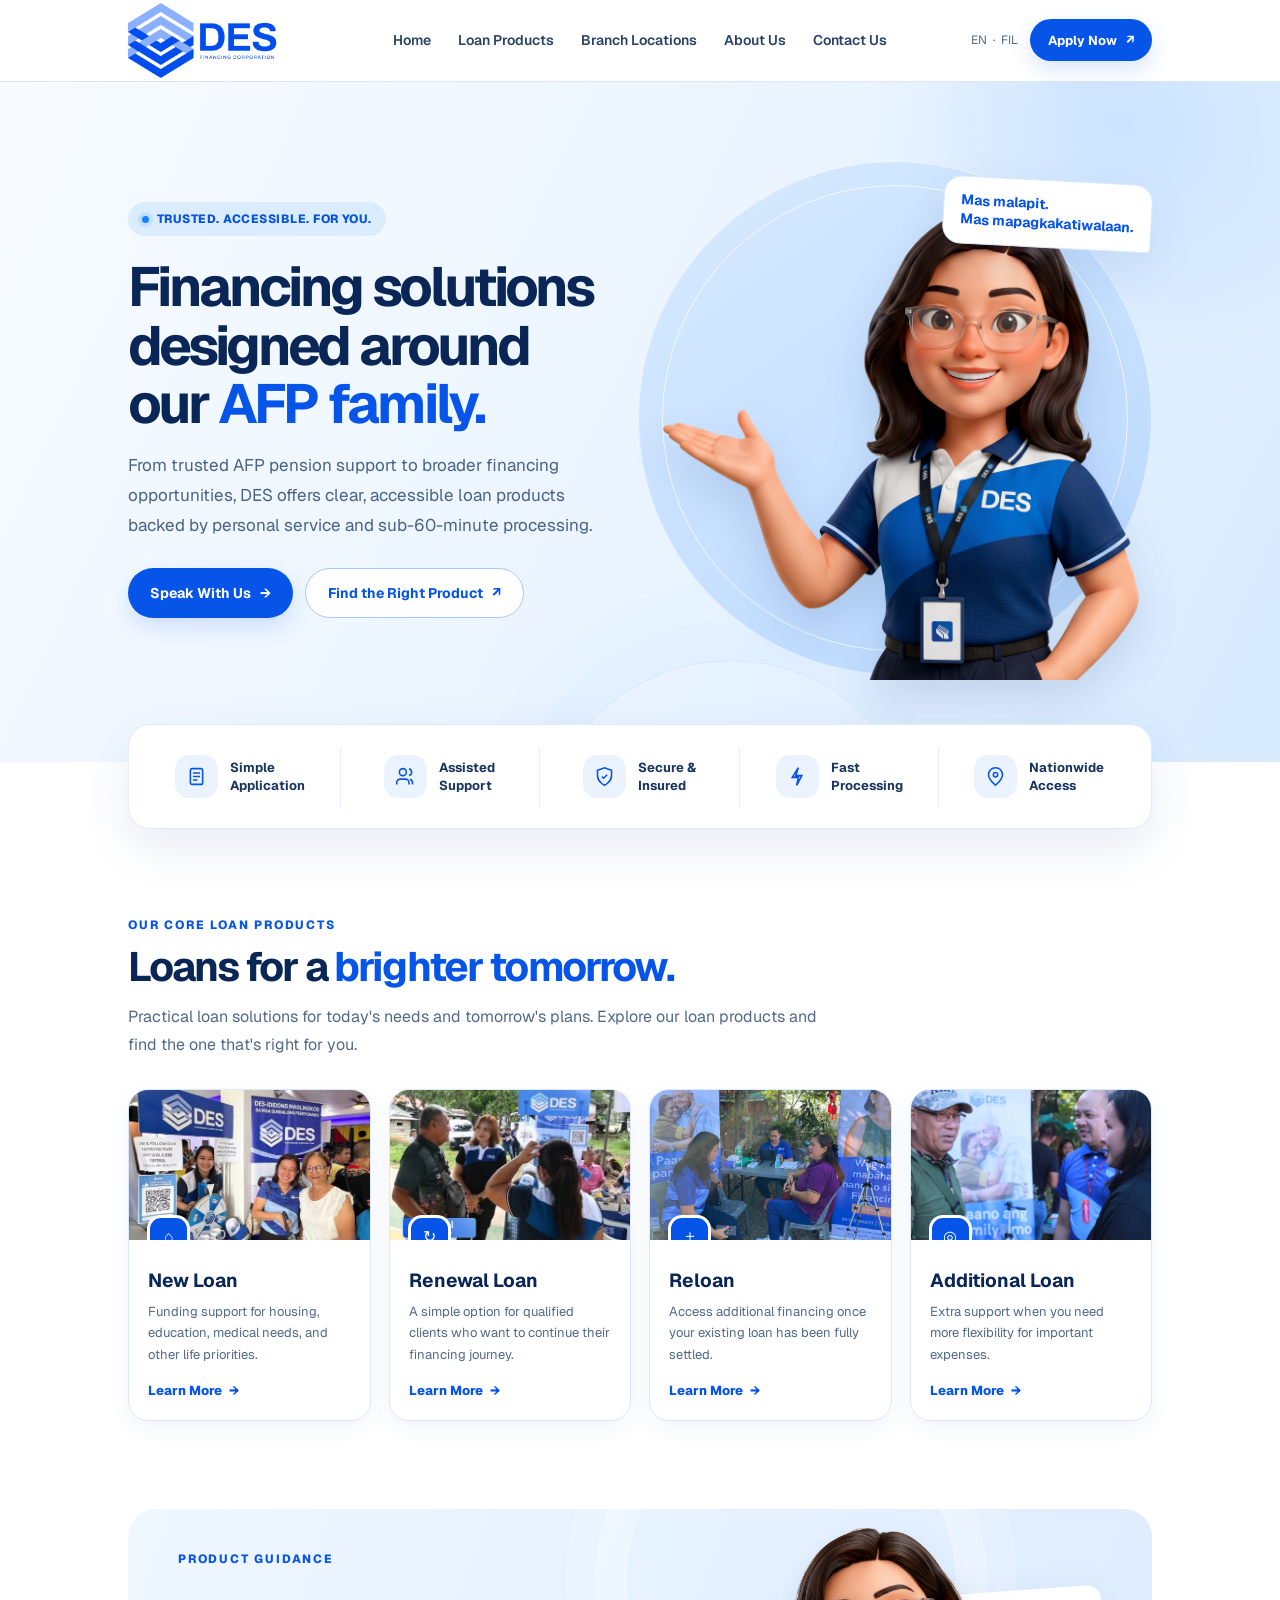
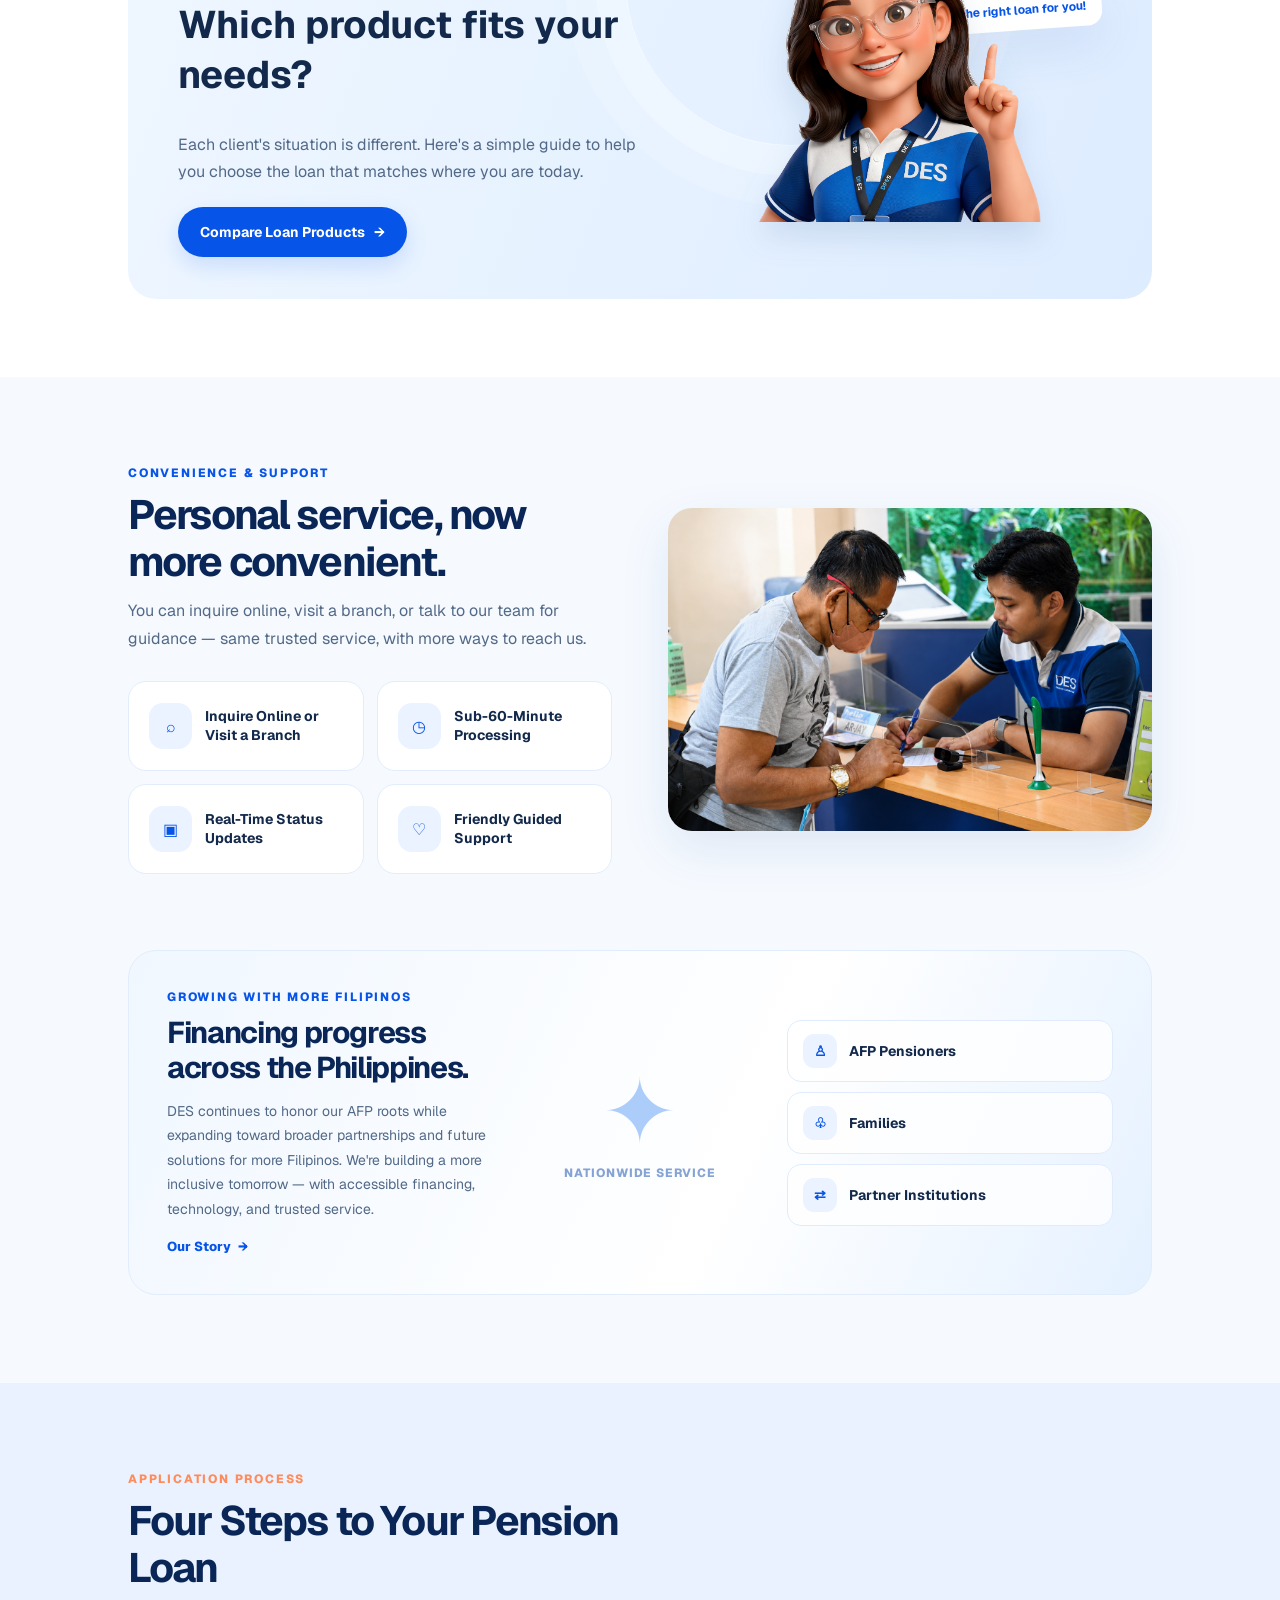
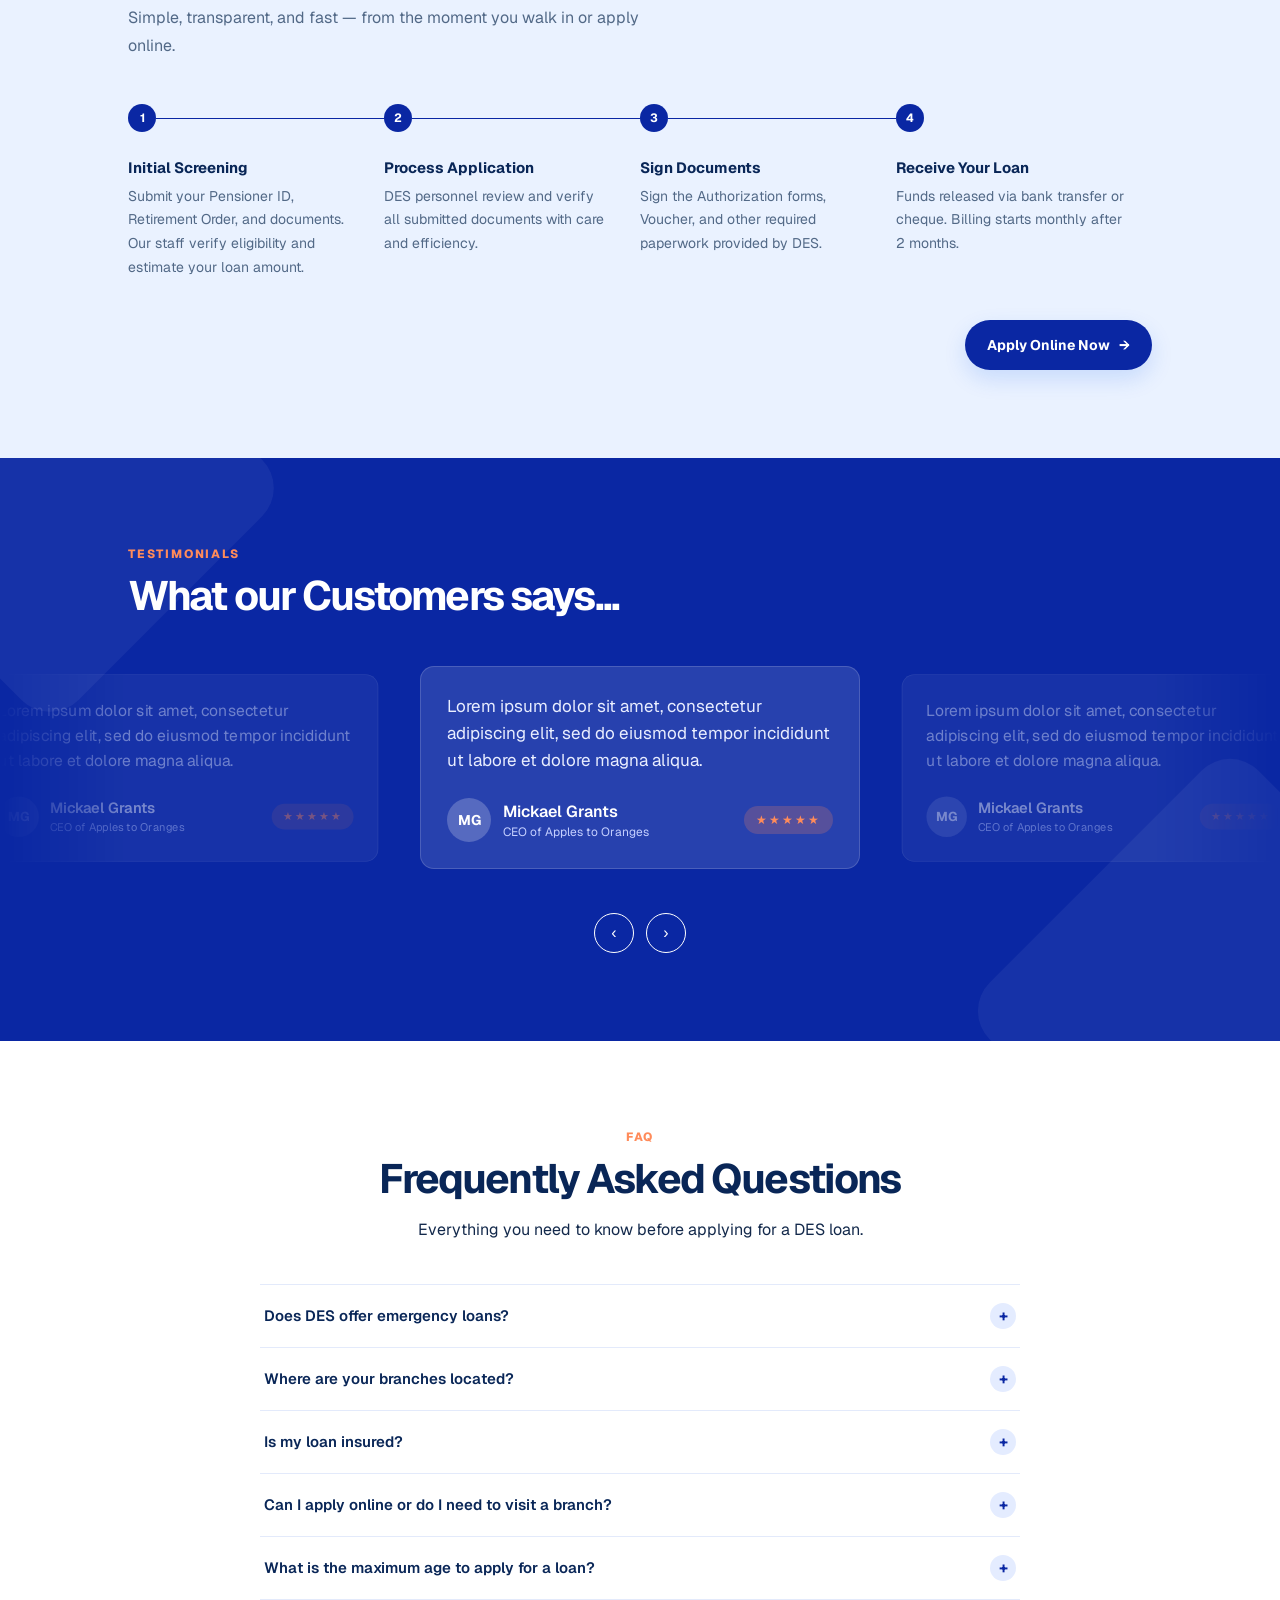
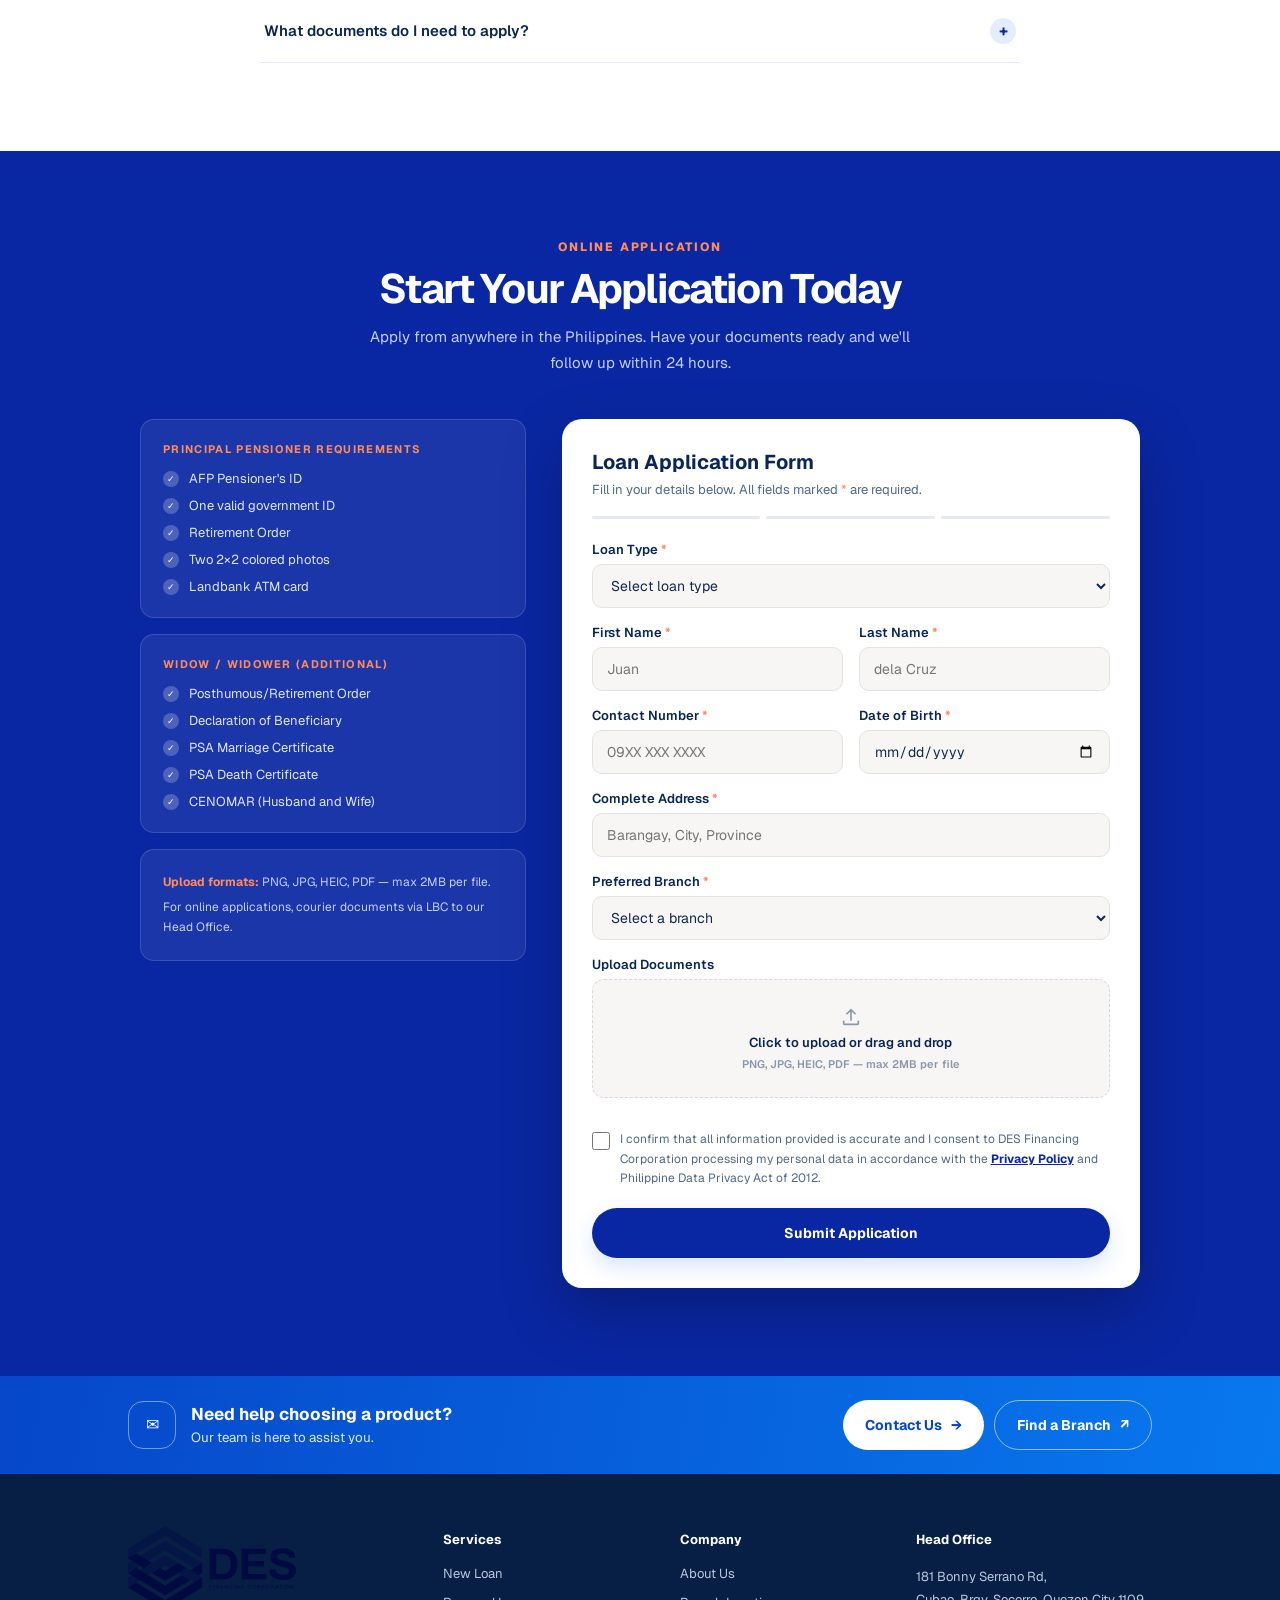
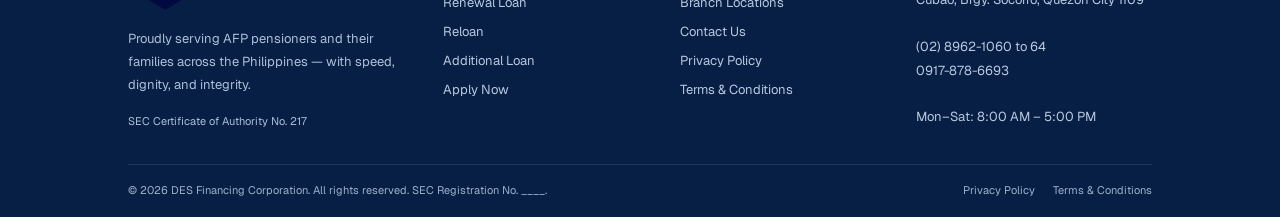
==== index.html @ 4c05bd6b "Rename desweb.html to index.html" ====
<!doctype html>
<html lang="en">

<head>
  <meta charset="utf-8">
  <meta name="viewport" content="width=device-width, initial-scale=1">
  <meta name="theme-color" content="#0647d9">
  <title>DES Financing Corporation | Financing Made More Accessible</title>

  <!-- Fonts -->
  <link rel="preconnect" href="https://fonts.googleapis.com">
  <link rel="preconnect" href="https://fonts.gstatic.com" crossorigin>
  <link href="https://fonts.googleapis.com/css2?family=Geist:wght@400;500;600;700;800&family=Poppins:wght@400;500;600;700;800&display=swap" rel="stylesheet">

  <style>
    /* ==========================================================================
       1. TOKENS & RESET
       ========================================================================== */
    :root {
      --blue: #0754e8;
      --blue2: #2e8cff;
      --navy: #092657;
      --ink: #13294b;
      --muted: #526987;
      --pale: #edf5ff;
      --line: #dce9fb;
      --white: #fff;
      --royal: #0a27a3;
      --orange: #ff8b5a;
      --radius: 24px;
      --shadow: 0 18px 50px rgba(15, 70, 150, .10);

      /* Page content width (80% of the viewport on desktop) */
      --page-width: 80%;
    }

    * {
      box-sizing: border-box;
    }

    html {
      scroll-behavior: smooth;
      scroll-padding-top: 90px;
    }

    body {
      margin: 0;
      font-family: 'Geist', 'Poppins', sans-serif;
      color: var(--ink);
      background: #fff;
    }

    a {
      color: inherit;
      text-decoration: none;
    }

    a,
    button {
      -webkit-tap-highlight-color: transparent;
    }

    a:focus-visible,
    button:focus-visible {
      outline: 3px solid #ffbf47;
      outline-offset: 4px;
    }

    .container {
      width: var(--page-width);
      margin: auto;
    }

    .accent {
      color: var(--blue);
    }


    /* ==========================================================================
       2. BUTTONS
       ========================================================================== */
    .btn {
      display: inline-flex;
      align-items: center;
      justify-content: center;
      gap: 9px;
      min-height: 50px;
      padding: 0 22px;
      border: 0;
      border-radius: 999px;
      background: var(--blue);
      color: white;
      font-family: inherit;
      font-size: 14px;
      font-weight: 700;
      box-shadow: 0 9px 22px #0754e826;
      cursor: pointer;
      transition: transform .2s, box-shadow .2s, background .2s;
    }

    .btn:hover {
      transform: translateY(-2px);
      box-shadow: 0 13px 26px #0754e83b;
      background: #003fbd;
    }

    .btn.outline {
      background: white;
      color: var(--blue);
      border: 1px solid #a9c8ff;
      box-shadow: none;
    }

    .btn.small {
      min-height: 42px;
      padding: 0 18px;
      font-size: 13px;
    }

    .text-link {
      display: inline-flex;
      align-items: center;
      gap: 7px;
      color: var(--blue);
      font-size: 13px;
      font-weight: 800;
    }

    .text-link span {
      transition: transform .2s;
    }

    .text-link:hover span {
      transform: translateX(4px);
    }


    /* ==========================================================================
       3. HEADER / NAVIGATION
       ========================================================================== */
    .topbar {
      position: sticky;
      top: 0;
      z-index: 20;
      display: flex;
      align-items: center;
      height: 82px;
      background: rgba(255, 255, 255, .94);
      border-bottom: 1px solid rgba(210, 226, 247, .8);
      backdrop-filter: blur(16px);
    }

    .topbar .container {
      display: flex;
      align-items: center;
      justify-content: space-between;
      gap: 18px;
    }

    .brand {
      display: flex;
      align-items: center;
      gap: 10px;
      min-width: 180px;
    }

    .brand img {
      display: block;
      width: 150px;
      height: auto;
      mix-blend-mode: multiply;
    }

    .nav {
      display: flex;
      align-items: center;
      gap: 27px;
      font-size: 14px;
      font-weight: 600;
      color: #294468;
    }

    .nav a {
      padding: 12px 0;
      transition: color .2s;
    }

    .nav a:hover {
      color: var(--blue);
    }

    .nav-actions {
      display: flex;
      align-items: center;
      gap: 12px;
    }

    .lang {
      font-size: 12px;
      color: var(--muted);
      white-space: nowrap;
    }

    .menu-toggle {
      display: none;
      padding: 10px;
      border: 0;
      border-radius: 12px;
      background: #edf4ff;
      color: var(--navy);
    }


    /* ==========================================================================
       4. HERO
       ========================================================================== */
    .hero {
      position: relative;
      display: flex;
      align-items: center;
      min-height: 530px;
      overflow: hidden;
      background: linear-gradient(115deg, #f7fbff 0%, #eaf4ff 56%, #d7eaff 100%);
    }

    .hero::before,
    .hero::after {
      content: "";
      position: absolute;
      border-radius: 50%;
      pointer-events: none;
    }

    .hero::before {
      top: -220px;
      right: -100px;
      width: 520px;
      height: 520px;
      background: radial-gradient(circle, #b7d8ff88, transparent 68%);
    }

    .hero::after {
      right: 28%;
      bottom: -280px;
      width: 380px;
      height: 380px;
      border: 1px solid #b7d8ff66;
      box-shadow: 0 0 0 38px #d9eaff55, 0 0 0 76px #d9eaff33;
    }

    .hero-grid {
      position: relative;
      z-index: 1;
      display: grid;
      grid-template-columns: 1fr 1.05fr;
      align-items: center;
      gap: 20px;
      padding: 58px 0 82px;
    }

    .eyebrow {
      display: inline-flex;
      align-items: center;
      gap: 8px;
      padding: 9px 14px;
      border-radius: 999px;
      background: #dcecff;
      color: #0754d8;
      font-size: 12px;
      font-weight: 800;
      letter-spacing: .04em;
      text-transform: uppercase;
    }

    .eyebrow .dot {
      width: 7px;
      height: 7px;
      border-radius: 50%;
      background: #1684ff;
      box-shadow: 0 0 0 4px #1684ff1f;
    }

    .hero h1 {
      max-width: 620px;
      margin: 22px 0 18px;
      font-size: clamp(38px, 4.3vw, 60px);
      line-height: 1.06;
      letter-spacing: -.055em;
      color: var(--navy);
    }

    .hero h1 span {
      color: var(--blue);
    }

    .hero p {
      max-width: 555px;
      margin: 0 0 27px;
      font-size: 17px;
      line-height: 1.75;
      color: #496386;
    }

    .hero-cta {
      display: flex;
      flex-wrap: wrap;
      gap: 12px;
    }

    /* Hero model (modelV1.png) */
    .hero-art {
      position: relative;
      display: flex;
      align-items: flex-end;
      justify-content: center;
      min-height: 540px;
    }

    .hero-halo {
      position: absolute;
      bottom: 5px;
      width: min(100%, 520px);
      aspect-ratio: 1;
      border-radius: 50%;
      background: linear-gradient(145deg, #d8eaff, #b8d8ff);
      box-shadow: inset 0 0 0 1px #fff9;
    }

    .hero-halo::after {
      content: "";
      position: absolute;
      inset: 24px;
      border-radius: 50%;
      border: 1px solid #ffffffbd;
    }

    .mascot {
      position: relative;
      z-index: 2;
      width: auto;
      max-width: 100%;
      max-height: 620px;
      object-fit: contain;
      filter: drop-shadow(0 20px 20px #103b7524);
    }

    .speech {
      position: absolute;
      z-index: 3;
      right: 0;
      top: 40px;
      padding: 14px 17px;
      border: 1px solid #d8e9ff;
      border-radius: 18px 18px 4px 18px;
      background: white;
      color: var(--blue);
      font-size: 14px;
      font-weight: 700;
      line-height: 1.35;
      box-shadow: var(--shadow);
      transform: rotate(3deg);
    }


    /* ==========================================================================
       5. FEATURE STRIP
       ========================================================================== */
    .feature-wrap {
      position: relative;
      z-index: 4;
      margin-top: -38px;
    }

    .features {
      display: grid;
      grid-template-columns: repeat(5, 1fr);
      padding: 22px 12px;
      border: 1px solid #e0ecfc;
      border-radius: 22px;
      background: #fff;
      box-shadow: var(--shadow);
    }

    .feature {
      display: flex;
      align-items: center;
      justify-content: center;
      gap: 12px;
      padding: 8px 13px;
      border-right: 1px solid #e3edfb;
    }

    .feature:last-child {
      border: 0;
    }

    .feature strong {
      font-size: 13px;
      line-height: 1.35;
      color: #18365f;
    }

    .feature-icon {
      display: grid;
      place-items: center;
      flex: 0 0 43px;
      width: 43px;
      height: 43px;
      border-radius: 14px;
      background: #eaf3ff;
      color: var(--blue);
    }

    .feature-icon svg {
      width: 21px;
      height: 21px;
    }


    /* ==========================================================================
       6. SHARED SECTION STYLES
       ========================================================================== */
    .section {
      padding: 88px 0;
    }

    .section-head {
      max-width: 690px;
      margin-bottom: 30px;
    }

    .section h2 {
      margin: 0 0 12px;
      font-size: clamp(29px, 3.2vw, 43px);
      line-height: 1.14;
      letter-spacing: -.045em;
      color: var(--navy);
    }

    .section-head p,
    .copy p {
      margin: 0;
      font-size: 16px;
      line-height: 1.75;
      color: var(--muted);
    }

    .kicker {
      margin-bottom: 11px;
      font-size: 12px;
      font-weight: 800;
      letter-spacing: .15em;
      text-transform: uppercase;
      color: var(--blue);
    }


    /* ==========================================================================
       7. LOAN PRODUCTS
       ========================================================================== */
    .loan-grid {
      display: grid;
      grid-template-columns: repeat(4, 1fr);
      gap: 18px;
    }

    .loan-card {
      overflow: hidden;
      border: 1px solid var(--line);
      border-radius: 20px;
      background: white;
      box-shadow: 0 7px 22px #0a4b9710;
      transition: transform .25s, box-shadow .25s;
    }

    .loan-card:hover {
      transform: translateY(-7px);
      box-shadow: 0 20px 42px #0a4b971c;
    }

    .loan-img {
      position: relative;
      height: 150px;
      overflow: hidden;
      background: #eaf3ff;
    }

    .loan-img img {
      width: 100%;
      height: 100%;
      object-fit: cover;
      transition: transform .5s;
    }

    .loan-card:hover .loan-img img {
      transform: scale(1.06);
    }

    .loan-symbol {
      position: absolute;
      left: 18px;
      bottom: -18px;
      display: grid;
      place-items: center;
      width: 43px;
      height: 43px;
      border: 3px solid white;
      border-radius: 14px;
      background: var(--blue);
      color: white;
    }

    .loan-body {
      padding: 28px 19px 20px;
    }

    .loan-body h3 {
      margin: 0 0 8px;
      font-size: 19px;
      color: var(--navy);
    }

    .loan-body p {
      min-height: 64px;
      margin: 0 0 14px;
      font-size: 13px;
      line-height: 1.65;
      color: var(--muted);
    }


    /* ==========================================================================
       8. PRODUCT GUIDANCE (modelV2.png)
       ========================================================================== */
    .guidance {
      padding: 0 0 78px;
    }

    .guidance-card {
      position: relative;
      display: grid;
      grid-template-columns: 1fr .8fr;
      align-items: center;
      min-height: 300px;
      padding: 42px 50px;
      overflow: hidden;
      border-radius: 28px;
      background: linear-gradient(110deg, #eff7ff, #ddecff);
    }

    .guidance-card::after {
      content: "";
      position: absolute;
      top: -95px;
      right: 19%;
      width: 330px;
      height: 330px;
      border: 1px solid #fff9;
      border-radius: 50%;
      box-shadow: 0 0 0 30px #fff3, 0 0 0 60px #fff2;
    }

    .guidance-copy {
      position: relative;
      z-index: 2;
      max-width: 470px;
    }

    .guidance-copy h2 {
      font-size: clamp(28px, 3vw, 39px);
    }

    .guidance-copy p {
      margin: 0 0 22px;
      line-height: 1.7;
      color: var(--muted);
    }

    .guide-visual {
      position: relative;
      z-index: 1;
      display: flex;
      align-items: flex-end;
      justify-content: center;
      height: 235px;
    }

    .guide-visual img {
      height: 300px;
      max-width: 100%;
      object-fit: contain;
      object-position: bottom;
      filter: drop-shadow(0 15px 15px #16477c20);
    }

    .mini-bubble {
      position: absolute;
      top: 5px;
      right: 0;
      padding: 12px 16px;
      border-radius: 15px;
      background: #fff;
      color: var(--blue);
      font-size: 12px;
      font-weight: 700;
      box-shadow: var(--shadow);
      transform: rotate(-4deg);
    }


    /* ==========================================================================
       9. CONVENIENCE & SUPPORT (ope.png)
       ========================================================================== */
    .support {
      background: #f6faff;
    }

    .support-grid {
      display: grid;
      grid-template-columns: 1fr 1fr;
      align-items: center;
      gap: 56px;
    }

    .support-points {
      margin-top: 28px;
      display: grid;
      grid-template-columns: repeat(2, 1fr);
      gap: 13px;
    }

    .support-item {
      display: flex;
      align-items: center;
      gap: 13px;
      min-height: 90px;
      padding: 20px;
      border: 1px solid #e2edfc;
      border-radius: 18px;
      background: white;
    }

    .support-item .feature-icon {
      width: 46px;
      height: 46px;
    }

    .support-item strong {
      font-size: 14px;
      line-height: 1.4;
    }

    /* Real photo (ope.png) */
    .support-photo img {
      display: block;
      width: 100%;
      height: auto;
      max-height: 440px;
      object-fit: cover;
      border-radius: 24px;
      box-shadow: var(--shadow);
    }


    /* ==========================================================================
       10. GROWING WITH MORE FILIPINOS
       ========================================================================== */
    .nation-card {
      display: grid;
      grid-template-columns: 1fr .75fr 1fr;
      align-items: center;
      gap: 25px;
      margin-top: 76px;
      padding: 38px;
      overflow: hidden;
      border: 1px solid #e1edfc;
      border-radius: 28px;
      background: linear-gradient(115deg, #f0f7ff, #fff 60%, #e5f1ff);
    }

    .nation-card h2 {
      font-size: 30px;
    }

    .nation-card p {
      font-size: 14px;
      line-height: 1.75;
      color: var(--muted);
    }

    .philippines {
      position: relative;
      text-align: center;
      font-size: 90px;
      line-height: 1;
      color: #78aef8;
      opacity: .6;
    }

    .philippines span {
      display: block;
      margin-top: 10px;
      font-size: 12px;
      font-weight: 800;
      letter-spacing: .08em;
      text-transform: uppercase;
      color: #3667b7;
    }

    .audience-list {
      display: grid;
      gap: 10px;
    }

    .audience {
      display: flex;
      align-items: center;
      gap: 12px;
      padding: 13px 15px;
      border: 1px solid #e0ecfb;
      border-radius: 14px;
      background: #ffffffc9;
      font-size: 14px;
      font-weight: 700;
    }

    .audience b {
      display: grid;
      place-items: center;
      width: 34px;
      height: 34px;
      border-radius: 11px;
      background: #eaf3ff;
      color: var(--blue);
    }


    /* ==========================================================================
       11. APPLICATION PROCESS
       ========================================================================== */
    .kicker.orange {
      color: var(--orange);
    }

    .process {
      background: #eaf2ff;
    }

    .process .section-head {
      max-width: 520px;
      margin-bottom: 44px;
    }

    .steps {
      display: grid;
      grid-template-columns: repeat(4, 1fr);
      margin: 0;
      padding: 0;
      list-style: none;
    }

    .step {
      position: relative;
      padding-right: 28px;
    }

    /* Connector line between the numbered circles */
    .step:not(:last-child)::before {
      content: "";
      position: absolute;
      top: 14px;
      left: 28px;
      right: 0;
      height: 1px;
      background: var(--royal);
    }

    .step-num {
      position: relative;
      z-index: 1;
      display: grid;
      place-items: center;
      width: 28px;
      height: 28px;
      margin-bottom: 26px;
      border-radius: 50%;
      background: var(--royal);
      color: #fff;
      font-size: 12px;
      font-weight: 700;
    }

    .step h3 {
      margin: 0 0 8px;
      font-size: 15px;
      color: var(--navy);
    }

    .step p {
      margin: 0;
      font-size: 14px;
      line-height: 1.7;
      color: var(--muted);
    }

    .process-cta {
      display: flex;
      justify-content: flex-end;
      margin-top: 40px;
    }

    .btn.royal {
      background: var(--royal);
    }

    .btn.royal:hover {
      background: #061a78;
    }


    /* ==========================================================================
       12. TESTIMONIALS
       ========================================================================== */
    .testimonials {
      position: relative;
      overflow: hidden;
      background: var(--royal);
      color: #fff;
    }

    /* Soft decorative shapes */
    .testimonials::before,
    .testimonials::after {
      content: "";
      position: absolute;
      border-radius: 40px;
      background: rgba(255, 255, 255, .05);
      transform: rotate(45deg);
      pointer-events: none;
    }

    .testimonials::before {
      top: -140px;
      left: -120px;
      width: 340px;
      height: 340px;
    }

    .testimonials::after {
      right: -140px;
      bottom: -160px;
      width: 380px;
      height: 380px;
    }

    .testimonials .container {
      position: relative;
      z-index: 1;
    }

    .testimonials h2 {
      color: #fff;
    }

    .t-viewport {
      position: relative;
      z-index: 1;
      margin-top: 46px;
      overflow: hidden;
      -webkit-mask-image: linear-gradient(90deg, transparent, #000 10%, #000 90%, transparent);
      mask-image: linear-gradient(90deg, transparent, #000 10%, #000 90%, transparent);
    }

    .t-track {
      position: relative;
      display: flex;
      gap: 24px;
      transition: transform .5s ease;
    }

    .t-card {
      flex: 0 0 min(440px, 78vw);
      padding: 26px;
      border: 1px solid rgba(255, 255, 255, .16);
      border-radius: 14px;
      background: rgba(255, 255, 255, .12);
      opacity: .45;
      transform: scale(.92);
      transition: opacity .5s ease, transform .5s ease;
    }

    .t-card.is-active {
      opacity: 1;
      transform: scale(1);
    }

    .t-card p {
      margin: 0 0 24px;
      font-size: 17px;
      line-height: 1.6;
      color: #e9eeff;
    }

    .t-foot {
      display: flex;
      align-items: center;
      justify-content: space-between;
      gap: 14px;
    }

    .t-author {
      display: flex;
      align-items: center;
      gap: 12px;
    }

    .t-avatar {
      display: grid;
      place-items: center;
      flex: 0 0 44px;
      width: 44px;
      height: 44px;
      border-radius: 50%;
      background: rgba(255, 255, 255, .22);
      font-size: 14px;
      font-weight: 700;
    }

    .t-author strong {
      display: block;
      font-size: 16px;
      font-weight: 600;
    }

    .t-author small {
      display: block;
      margin-top: 2px;
      font-size: 12px;
      color: #c5d0ff;
    }

    .t-stars {
      padding: 6px 12px;
      border-radius: 999px;
      background: rgba(255, 139, 90, .22);
      color: var(--orange);
      font-size: 12px;
      letter-spacing: 2px;
      white-space: nowrap;
    }

    .t-controls {
      position: relative;
      z-index: 1;
      display: flex;
      justify-content: center;
      gap: 12px;
      margin-top: 44px;
    }

    .t-btn {
      display: grid;
      place-items: center;
      width: 40px;
      height: 40px;
      border: 1px solid #fff;
      border-radius: 50%;
      background: transparent;
      color: #fff;
      font-size: 16px;
      cursor: pointer;
      transition: background .2s;
    }

    .t-btn:hover {
      background: rgba(255, 255, 255, .16);
    }


    /* ==========================================================================
       13. FAQ
       ========================================================================== */
    .faq-head {
      max-width: 620px;
      margin: 0 auto 44px;
      text-align: center;
    }

    .faq-list {
      max-width: 760px;
      margin: 0 auto;
      border-top: 1px solid #e3eafb;
    }

    .faq-item {
      border-bottom: 1px solid #e3eafb;
    }

    .faq-item summary {
      display: flex;
      align-items: center;
      justify-content: space-between;
      gap: 20px;
      padding: 18px 4px;
      font-size: 15px;
      font-weight: 600;
      color: var(--navy);
      list-style: none;
      cursor: pointer;
    }

    .faq-item summary::-webkit-details-marker {
      display: none;
    }

    .faq-item summary::after {
      content: "+";
      display: grid;
      place-items: center;
      flex: 0 0 26px;
      width: 26px;
      height: 26px;
      border-radius: 50%;
      background: #e4ecff;
      color: var(--royal);
      font-size: 16px;
      font-weight: 700;
      line-height: 1;
    }

    .faq-item[open] summary::after {
      content: "\2212";
    }

    .faq-item p {
      margin: 0;
      padding: 0 48px 20px 4px;
      font-size: 14px;
      line-height: 1.75;
      color: var(--muted);
    }

    .faq-item p a {
      color: var(--blue);
      font-weight: 700;
    }


    /* ==========================================================================
       14. ONLINE APPLICATION
       ========================================================================== */
    .apply {
      background: var(--royal);
      color: #fff;
    }

    .apply-head {
      max-width: 560px;
      margin: 0 auto 44px;
      text-align: center;
    }

    .apply-head h2 {
      color: #fff;
    }

    .apply-head p {
      margin: 0;
      font-size: 15px;
      line-height: 1.7;
      color: #c5d0ff;
    }

    .apply-grid {
      display: grid;
      grid-template-columns: .8fr 1.2fr;
      align-items: start;
      gap: 36px;
      max-width: 1000px;
      margin: 0 auto;
    }

    /* Requirements (left column) */
    .req-card {
      margin-bottom: 16px;
      padding: 22px;
      border: 1px solid rgba(255, 255, 255, .14);
      border-radius: 14px;
      background: rgba(255, 255, 255, .07);
    }

    .req-card h3 {
      margin: 0 0 14px;
      font-size: 11px;
      letter-spacing: .12em;
      text-transform: uppercase;
      color: var(--orange);
    }

    .req-card ul {
      display: grid;
      gap: 10px;
      margin: 0;
      padding: 0;
      list-style: none;
    }

    .req-card li {
      display: flex;
      align-items: center;
      gap: 10px;
      font-size: 13px;
      color: #dfe6ff;
    }

    .req-card li::before {
      content: "\2713";
      display: grid;
      place-items: center;
      flex: 0 0 16px;
      height: 16px;
      border-radius: 50%;
      background: rgba(255, 255, 255, .22);
      font-size: 9px;
      color: #fff;
    }

    .req-note p {
      margin: 0;
      font-size: 12px;
      line-height: 1.7;
      color: #c5d0ff;
    }

    .req-note p + p {
      margin-top: 4px;
    }

    .req-note strong {
      color: var(--orange);
    }

    /* Form card (right column) */
    .form-card {
      padding: 30px;
      border-radius: 20px;
      background: #fff;
      color: var(--ink);
      box-shadow: 0 24px 60px rgba(0, 0, 0, .25);
    }

    .form-card h3 {
      margin: 0 0 6px;
      font-size: 20px;
      color: var(--navy);
    }

    .form-sub {
      margin: 0 0 18px;
      font-size: 13px;
      color: var(--muted);
    }

    .req {
      color: var(--orange);
    }

    .form-progress {
      display: grid;
      grid-template-columns: repeat(3, 1fr);
      gap: 6px;
      margin-bottom: 22px;
    }

    .form-progress span {
      height: 3px;
      border-radius: 2px;
      background: #e6e9f2;
      transition: background .3s;
    }

    .form-progress span.done {
      background: var(--orange);
    }

    .field {
      display: grid;
      gap: 6px;
      margin-bottom: 16px;
    }

    .field > label,
    .field > .label {
      font-size: 13px;
      font-weight: 600;
      color: var(--navy);
    }

    .field input[type="text"],
    .field input[type="tel"],
    .field input[type="date"],
    .field select {
      width: 100%;
      height: 44px;
      padding: 0 14px;
      border: 1px solid #e5e3df;
      border-radius: 10px;
      background: #f7f6f4;
      font-family: inherit;
      font-size: 14px;
      color: var(--ink);
    }

    .field input:focus,
    .field select:focus {
      outline: 2px solid var(--blue);
      outline-offset: 1px;
      background: #fff;
    }

    .field-row {
      display: grid;
      grid-template-columns: 1fr 1fr;
      gap: 16px;
    }

    .field-error {
      display: none;
      font-size: 12px;
      color: #d12f36;
    }

    .field.invalid input,
    .field.invalid select {
      border-color: #d12f36;
    }

    .field.invalid .field-error {
      display: block;
    }

    /* Upload */
    .dropzone {
      display: grid;
      justify-items: center;
      gap: 6px;
      padding: 26px 16px;
      border: 1.5px dashed #d6d9e3;
      border-radius: 12px;
      background: #f7f6f4;
      text-align: center;
      font-size: 13px;
      color: var(--muted);
      cursor: pointer;
      transition: border-color .2s, background .2s;
    }

    .dropzone:hover,
    .dropzone.dragover {
      border-color: var(--blue);
      background: #eef4ff;
    }

    .dropzone:focus-within {
      outline: 2px solid var(--blue);
      outline-offset: 2px;
    }

    .dropzone small {
      font-size: 11px;
      color: #8a97ad;
    }

    .dropzone svg {
      width: 22px;
      height: 22px;
      color: #8a97ad;
    }

    .sr-only {
      position: absolute;
      width: 1px;
      height: 1px;
      overflow: hidden;
      clip: rect(0 0 0 0);
      white-space: nowrap;
    }

    .file-list {
      display: grid;
      gap: 6px;
      margin: 10px 0 0;
      padding: 0;
      list-style: none;
    }

    .file-list li {
      display: flex;
      align-items: center;
      justify-content: space-between;
      gap: 10px;
      padding: 8px 12px;
      border-radius: 8px;
      background: #eef4ff;
      font-size: 12px;
      color: var(--navy);
    }

    .file-list button {
      border: 0;
      background: none;
      font-size: 12px;
      font-weight: 700;
      color: #d12f36;
      cursor: pointer;
    }

    /* Consent & submit */
    .consent {
      display: flex;
      align-items: flex-start;
      gap: 10px;
      margin: 6px 0 20px;
      font-size: 12px;
      line-height: 1.6;
      color: var(--muted);
    }

    .consent input {
      flex: 0 0 18px;
      width: 18px;
      height: 18px;
      margin: 2px 0 0;
      accent-color: var(--royal);
    }

    .consent a {
      font-weight: 700;
      text-decoration: underline;
      color: var(--royal);
    }

    .consent-wrap.invalid .field-error {
      display: block;
      margin: -12px 0 14px 28px;
    }

    .btn.block {
      width: 100%;
    }

    .form-success {
      display: none;
      padding: 40px 10px;
      text-align: center;
    }

    .form-success h3 {
      margin-bottom: 10px;
    }

    .form-success p {
      margin: 0;
      font-size: 14px;
      line-height: 1.7;
      color: var(--muted);
    }

    .form-card.is-sent form {
      display: none;
    }

    .form-card.is-sent .form-success {
      display: block;
    }


    /* ==========================================================================
       15. HELP BAND
       ========================================================================== */
    .help-band {
      padding: 24px 0;
      background: linear-gradient(100deg, #0647c9, #0878ee);
      color: white;
    }

    .help-row {
      display: flex;
      align-items: center;
      justify-content: space-between;
      gap: 24px;
    }

    .help-title {
      display: flex;
      align-items: center;
      gap: 15px;
    }

    .help-title strong {
      display: block;
      font-size: 17px;
    }

    .help-title small {
      display: block;
      margin-top: 4px;
      color: #d9eaff;
    }

    .help-icon {
      display: grid;
      place-items: center;
      width: 48px;
      height: 48px;
      border: 1px solid #ffffff70;
      border-radius: 15px;
    }

    .help-actions {
      display: flex;
      flex-wrap: wrap;
      gap: 10px;
    }

    .help-band .btn {
      background: white;
      color: #0647c9;
      box-shadow: none;
    }

    .help-band .btn.outline {
      background: transparent;
      color: white;
      border-color: #ffffff8c;
    }


    /* ==========================================================================
       16. FOOTER
       ========================================================================== */
    .footer {
      padding: 52px 0 20px;
      background: #071f45;
      color: #d9e6fa;
    }

    .footer-grid {
      display: grid;
      grid-template-columns: 1.4fr 1fr 1fr 1.2fr;
      gap: 40px;
    }

    .footer .brand img {
      width: 170px;
      border-radius: 5px;
      background: white;
    }

    .footer-about p {
      max-width: 280px;
      margin: 18px 0;
      font-size: 13px;
      line-height: 1.75;
      color: #aebfda;
    }

    .sec-note {
      font-size: 11px;
      color: #aebfda;
    }

    .footer h4 {
      margin: 5px 0 17px;
      font-size: 13px;
      color: #fff;
    }

    .footer-links {
      display: grid;
      gap: 12px;
      font-size: 13px;
      color: #b8c8df;
    }

    .footer-links a:hover {
      color: white;
    }

    .footer address {
      font-style: normal;
      font-size: 13px;
      line-height: 1.8;
      color: #b8c8df;
    }

    .footer-bottom {
      display: flex;
      justify-content: space-between;
      gap: 15px;
      margin-top: 35px;
      padding-top: 18px;
      border-top: 1px solid #ffffff1c;
      font-size: 11px;
      color: #9eb1ce;
    }

    .footer-bottom a {
      margin-left: 15px;
    }


    /* ==========================================================================
       17. SCROLL REVEAL
       ========================================================================== */
    .reveal {
      opacity: 0;
      transform: translateY(22px);
      transition: opacity .7s ease, transform .7s ease;
    }

    .reveal.visible {
      opacity: 1;
      transform: translateY(0);
    }

    @media (prefers-reduced-motion: reduce) {

      *,
      *::before,
      *::after {
        scroll-behavior: auto !important;
        animation: none !important;
        transition: none !important;
      }

      .reveal {
        opacity: 1;
        transform: none;
      }
    }


    /* ==========================================================================
       18. RESPONSIVE
       ========================================================================== */

    /* ---- Tablet (<= 1000px) ---- */
    @media (max-width: 1000px) {
      :root {
        --page-width: 90%;
      }

      .nav {
        gap: 14px;
      }

      .nav a {
        font-size: 12px;
      }

      .brand {
        min-width: 150px;
      }

      .brand img {
        width: 135px;
      }

      .hero-grid {
        grid-template-columns: 1fr .9fr;
      }

      .hero-art {
        min-height: 420px;
      }

      .mascot {
        max-height: 470px;
      }

      .feature {
        flex-direction: column;
        gap: 7px;
        text-align: center;
      }

      .loan-grid {
        grid-template-columns: repeat(2, 1fr);
      }

      .support-grid {
        gap: 30px;
      }

      .nation-card {
        grid-template-columns: 1fr .6fr 1fr;
        padding: 28px;
      }

      .footer-grid {
        gap: 25px;
      }

      .steps {
        grid-template-columns: repeat(2, 1fr);
        gap: 34px 24px;
      }

      .step:not(:last-child)::before {
        display: none;
      }

      .apply-grid {
        gap: 24px;
      }
    }

    /* ---- Mobile (<= 760px) ---- */
    @media (max-width: 760px) {
      :root {
        --page-width: calc(100% - 30px);
      }

      .section h2 {
        font-size: 32px;
      }

      /* Header */
      .topbar {
        height: 72px;
      }

      .brand img {
        width: 125px;
      }

      .menu-toggle {
        display: inline-flex;
      }

      .nav {
        display: none;
        position: absolute;
        top: 70px;
        left: 15px;
        right: 15px;
        flex-direction: column;
        align-items: stretch;
        gap: 0;
        padding: 15px;
        border: 1px solid var(--line);
        border-radius: 18px;
        background: white;
        box-shadow: var(--shadow);
      }

      .nav.open {
        display: flex;
      }

      .nav a {
        padding: 14px;
        font-size: 15px;
        border-bottom: 1px solid #edf3fc;
      }

      .nav a:last-child {
        border: 0;
      }

      .nav-actions .lang,
      .nav-actions > .btn {
        display: none;
      }

      /* Hero */
      .hero {
        min-height: 0;
      }

      .hero-grid {
        grid-template-columns: 1fr;
        gap: 0;
        padding: 45px 0 60px;
      }

      .hero h1 {
        margin-top: 17px;
        font-size: clamp(38px, 10vw, 53px);
      }

      .hero p {
        font-size: 15px;
      }

      .hero-art {
        min-height: 340px;
        margin-top: 15px;
      }

      .hero-halo {
        width: 340px;
      }

      .mascot {
        max-height: 400px;
      }

      .speech {
        top: 12px;
        right: 0;
        font-size: 12px;
      }

      /* Feature strip */
      .feature-wrap {
        margin-top: -22px;
      }

      .features {
        grid-template-columns: repeat(2, 1fr);
        gap: 0;
        padding: 12px;
      }

      .feature {
        flex-direction: row;
        justify-content: flex-start;
        padding: 13px 9px;
        border-right: 0;
        border-bottom: 1px solid #e3edfb;
        text-align: left;
      }

      .feature:last-child {
        grid-column: 1 / -1;
        justify-content: center;
        border-bottom: 0;
      }

      .feature strong {
        font-size: 12px;
      }

      .feature-icon {
        flex-basis: 38px;
        width: 38px;
        height: 38px;
      }

      /* Sections */
      .section {
        padding: 64px 0;
      }

      .section-head p,
      .copy p {
        font-size: 15px;
      }

      .loan-grid {
        gap: 12px;
      }

      .loan-img {
        height: 115px;
      }

      .loan-body {
        padding: 24px 13px 16px;
      }

      .loan-body h3 {
        font-size: 16px;
      }

      .loan-body p {
        min-height: 95px;
        font-size: 12px;
      }

      .guidance {
        padding-bottom: 55px;
      }

      .guidance-card {
        grid-template-columns: 1fr;
        gap: 8px;
        padding: 30px 24px 0;
      }

      .guidance-copy {
        padding-bottom: 10px;
      }

      .guide-visual {
        height: 210px;
      }

      .guide-visual img {
        height: 245px;
      }

      .mini-bubble {
        top: 12px;
        right: 0;
      }

      .support-grid {
        grid-template-columns: 1fr;
        gap: 28px;
      }

      .support-points {
        gap: 10px;
      }

      .support-item {
        flex-direction: column;
        align-items: flex-start;
        padding: 14px;
      }

      .support-item strong {
        font-size: 13px;
      }

      .nation-card {
        grid-template-columns: 1fr;
        gap: 16px;
        margin-top: 50px;
        padding: 25px;
      }

      .philippines {
        font-size: 62px;
      }

      .audience-list {
        grid-template-columns: 1fr;
      }

      /* Help band & footer */
      .help-row {
        flex-direction: column;
        align-items: flex-start;
      }

      .help-actions {
        width: 100%;
      }

      .help-actions .btn {
        flex: 1;
      }

      .footer-grid {
        grid-template-columns: repeat(2, 1fr);
        gap: 30px 20px;
      }

      .footer-about {
        grid-column: 1 / -1;
      }

      .footer-bottom {
        flex-direction: column;
      }

      .footer-bottom a {
        margin-left: 0;
        margin-right: 15px;
      }

      /* Process, testimonials, FAQ, application */
      .steps {
        grid-template-columns: 1fr;
      }

      .process-cta {
        justify-content: stretch;
      }

      .process-cta .btn {
        width: 100%;
      }

      .t-card p {
        font-size: 15px;
      }

      .t-foot {
        flex-wrap: wrap;
      }

      .faq-item p {
        padding-right: 4px;
      }

      .apply-grid {
        grid-template-columns: 1fr;
      }

      .form-card {
        padding: 22px;
      }

      .field-row {
        grid-template-columns: 1fr;
        gap: 0;
      }
    }

    /* ---- Small phones (<= 390px) ---- */
    @media (max-width: 390px) {
      .hero-cta .btn {
        width: 100%;
      }

      .loan-grid {
        grid-template-columns: 1fr;
      }

      .loan-img {
        height: 155px;
      }

      .loan-body p {
        min-height: 0;
      }

      .support-points {
        grid-template-columns: 1fr;
      }

      .support-item {
        flex-direction: row;
        align-items: center;
      }

      .nav-actions {
        gap: 6px;
      }

      .brand {
        min-width: 0;
      }

      .brand img {
        width: 115px;
      }
    }
  </style>
</head>

<body>

  <!-- =====================================================================
       HEADER
       ===================================================================== -->
  <header class="topbar">
    <div class="container">
      <a class="brand" href="#home" aria-label="DES Financing Corporation home">
        <img src="assets/des-logo.png" alt="DES Financing Corporation logo">
      </a>

      <nav class="nav" id="siteNav" aria-label="Main navigation">
        <a href="#home">Home</a>
        <a href="#products">Loan Products</a>
        <a href="https://desfinancing.ph/find-a-branch/" target="_blank" rel="noopener">Branch Locations</a>
        <a href="#about">About Us</a>
        <a href="#contact">Contact Us</a>
      </nav>

      <div class="nav-actions">
        <span class="lang">EN&nbsp; · &nbsp;FIL</span>
        <a class="btn small" href="#apply">Apply Now <span aria-hidden="true">↗</span></a>
        <button class="menu-toggle" id="menuToggle" aria-label="Open navigation" aria-expanded="false">☰</button>
      </div>
    </div>
  </header>

  <main>

    <!-- =====================================================================
         HERO  (model: modelV1.png)
         ===================================================================== -->
    <section class="hero" id="home">
      <div class="container hero-grid">

        <div class="hero-copy">
          <div class="eyebrow"><span class="dot"></span> Trusted. Accessible. For You.</div>
          <h1>Financing solutions designed around our <span>AFP family.</span></h1>
          <p>From trusted AFP pension support to broader financing opportunities, DES offers clear, accessible loan products backed by personal service and sub-60-minute processing.</p>

          <div class="hero-cta">
            <a class="btn" href="#contact">Speak With Us <span>→</span></a>
            <a class="btn outline" href="#products">Find the Right Product <span>↗</span></a>
          </div>
        </div>

        <div class="hero-art">
          <div class="hero-halo"></div>
          <div class="speech">Mas malapit.<br>Mas mapagkakatiwalaan.</div>
          <img class="mascot" src="assets/modelV1.png" alt="DES virtual assistant mascot in a DES uniform">
        </div>

      </div>
    </section>


    <!-- =====================================================================
         FEATURE STRIP
         ===================================================================== -->
    <div class="container feature-wrap">
      <div class="features">

        <div class="feature">
          <span class="feature-icon">
            <svg viewBox="0 0 24 24" fill="none" stroke="currentColor" stroke-width="1.8">
              <rect x="5" y="3" width="14" height="18" rx="2" />
              <path d="M8 8h8M8 12h8M8 16h5" />
            </svg>
          </span>
          <strong>Simple<br>Application</strong>
        </div>

        <div class="feature">
          <span class="feature-icon">
            <svg viewBox="0 0 24 24" fill="none" stroke="currentColor" stroke-width="1.8">
              <path d="M16 21v-2a4 4 0 0 0-4-4H6a4 4 0 0 0-4 4v2M9 11a4 4 0 1 0 0-8 4 4 0 0 0 0 8ZM20 21v-2a4 4 0 0 0-3-3.87M16 3.13a4 4 0 0 1 0 7.75" />
            </svg>
          </span>
          <strong>Assisted<br>Support</strong>
        </div>

        <div class="feature">
          <span class="feature-icon">
            <svg viewBox="0 0 24 24" fill="none" stroke="currentColor" stroke-width="1.8">
              <path d="M12 22s8-4 8-11V5l-8-3-8 3v6c0 7 8 11 8 11Z" />
              <path d="m9 12 2 2 4-4" />
            </svg>
          </span>
          <strong>Secure &amp;<br>Insured</strong>
        </div>

        <div class="feature">
          <span class="feature-icon">
            <svg viewBox="0 0 24 24" fill="none" stroke="currentColor" stroke-width="1.8">
              <path d="m13 2-3 9h7l-6 11 2-9H6l7-11Z" />
            </svg>
          </span>
          <strong>Fast<br>Processing</strong>
        </div>

        <div class="feature">
          <span class="feature-icon">
            <svg viewBox="0 0 24 24" fill="none" stroke="currentColor" stroke-width="1.8">
              <path d="M20 10c0 5-8 12-8 12S4 15 4 10a8 8 0 1 1 16 0Z" />
              <circle cx="12" cy="10" r="2.5" />
            </svg>
          </span>
          <strong>Nationwide<br>Access</strong>
        </div>

      </div>
    </div>


    <!-- =====================================================================
         LOAN PRODUCTS
         ===================================================================== -->
    <section class="section" id="products">
      <div class="container">

        <div class="section-head reveal">
          <div class="kicker">Our core loan products</div>
          <h2>Loans for a <span class="accent">brighter tomorrow.</span></h2>
          <p>Practical loan solutions for today's needs and tomorrow's plans. Explore our loan products and find the one that's right for you.</p>
        </div>

        <div class="loan-grid">

          <article class="loan-card reveal">
            <div class="loan-img">
              <img src="assets/assisted-service.jpg" alt="DES team assisting clients" loading="lazy">
              <span class="loan-symbol">⌂</span>
            </div>
            <div class="loan-body">
              <h3>New Loan</h3>
              <p>Funding support for housing, education, medical needs, and other life priorities.</p>
              <a class="text-link" href="#contact">Learn More <span>→</span></a>
            </div>
          </article>

          <article class="loan-card reveal">
            <div class="loan-img">
              <img src="assets/community-service.jpg" alt="DES staff supporting a client" loading="lazy">
              <span class="loan-symbol">↻</span>
            </div>
            <div class="loan-body">
              <h3>Renewal Loan</h3>
              <p>A simple option for qualified clients who want to continue their financing journey.</p>
              <a class="text-link" href="#contact">Learn More <span>→</span></a>
            </div>
          </article>

          <article class="loan-card reveal">
            <div class="loan-img">
              <img src="assets/branch.jpg" alt="DES branch and staff" loading="lazy">
              <span class="loan-symbol">＋</span>
            </div>
            <div class="loan-body">
              <h3>Reloan</h3>
              <p>Access additional financing once your existing loan has been fully settled.</p>
              <a class="text-link" href="#contact">Learn More <span>→</span></a>
            </div>
          </article>

          <article class="loan-card reveal">
            <div class="loan-img">
              <img src="assets/community-service-2.jpg" alt="DES community assistance" loading="lazy">
              <span class="loan-symbol">◎</span>
            </div>
            <div class="loan-body">
              <h3>Additional Loan</h3>
              <p>Extra support when you need more flexibility for important expenses.</p>
              <a class="text-link" href="#contact">Learn More <span>→</span></a>
            </div>
          </article>

        </div>
      </div>
    </section>


    <!-- =====================================================================
         PRODUCT GUIDANCE  (model: modelV2.png)
         ===================================================================== -->
    <section class="guidance">
      <div class="container">
        <div class="guidance-card reveal">

          <div class="guidance-copy">
            <div class="kicker">Product guidance</div>
            <h2>Which product fits your needs?</h2>
            <p>Each client's situation is different. Here's a simple guide to help you choose the loan that matches where you are today.</p>
            <a class="btn" href="#contact">Compare Loan Products <span>→</span></a>
          </div>

          <div class="guide-visual">
            <div class="mini-bubble">Let's find the right loan for you!</div>
            <img src="assets/modelV2.png" alt="DES virtual assistant guiding clients" loading="lazy">
          </div>

        </div>
      </div>
    </section>


    <!-- =====================================================================
         CONVENIENCE & SUPPORT  (real photo: ope.png, placed below modelV2)
         ===================================================================== -->
    <section class="section support" id="about">
      <div class="container">

        <div class="support-grid">

          <div class="support-main reveal">
            <div class="copy">
              <div class="kicker">Convenience &amp; support</div>
              <h2>Personal service, now more convenient.</h2>
              <p>You can inquire online, visit a branch, or talk to our team for guidance — same trusted service, with more ways to reach us.</p>
            </div>

            <div class="support-points">
              <div class="support-item">
                <span class="feature-icon">⌕</span>
                <strong>Inquire Online or Visit a Branch</strong>
              </div>
              <div class="support-item">
                <span class="feature-icon">◷</span>
                <strong>Sub-60-Minute Processing</strong>
              </div>
              <div class="support-item">
                <span class="feature-icon">▣</span>
                <strong>Real-Time Status Updates</strong>
              </div>
              <div class="support-item">
                <span class="feature-icon">♡</span>
                <strong>Friendly Guided Support</strong>
              </div>
            </div>
          </div>

          <div class="support-photo reveal">
            <img src="assets/ope.png" alt="DES clients being assisted by the DES team" loading="lazy">
          </div>

        </div>

        <!-- Growing with more Filipinos -->
        <div class="nation-card reveal">
          <div>
            <div class="kicker">Growing with more Filipinos</div>
            <h2>Financing progress across the Philippines.</h2>
            <p>DES continues to honor our AFP roots while expanding toward broader partnerships and future solutions for more Filipinos. We're building a more inclusive tomorrow — with accessible financing, technology, and trusted service.</p>
            <a class="text-link" href="#contact">Our Story <span>→</span></a>
          </div>

          <div class="philippines" aria-label="Philippines map motif">
            ✦<span>Nationwide service</span>
          </div>

          <div class="audience-list">
            <div class="audience"><b>♙</b> AFP Pensioners</div>
            <div class="audience"><b>♧</b> Families</div>
            <div class="audience"><b>⇄</b> Partner Institutions</div>
          </div>
        </div>

      </div>
    </section>


    <!-- =====================================================================
         APPLICATION PROCESS
         ===================================================================== -->
    <section class="section process" id="process">
      <div class="container">

        <div class="section-head reveal">
          <div class="kicker orange">Application process</div>
          <h2>Four Steps to Your Pension Loan</h2>
          <p>Simple, transparent, and fast — from the moment you walk in or apply online.</p>
        </div>

        <ol class="steps">
          <li class="step reveal">
            <span class="step-num">1</span>
            <h3>Initial Screening</h3>
            <p>Submit your Pensioner ID, Retirement Order, and documents. Our staff verify eligibility and estimate your loan amount.</p>
          </li>
          <li class="step reveal">
            <span class="step-num">2</span>
            <h3>Process Application</h3>
            <p>DES personnel review and verify all submitted documents with care and efficiency.</p>
          </li>
          <li class="step reveal">
            <span class="step-num">3</span>
            <h3>Sign Documents</h3>
            <p>Sign the Authorization forms, Voucher, and other required paperwork provided by DES.</p>
          </li>
          <li class="step reveal">
            <span class="step-num">4</span>
            <h3>Receive Your Loan</h3>
            <p>Funds released via bank transfer or cheque. Billing starts monthly after 2 months.</p>
          </li>
        </ol>

        <div class="process-cta reveal">
          <a class="btn royal" href="#apply">Apply Online Now <span>→</span></a>
        </div>

      </div>
    </section>


    <!-- =====================================================================
         TESTIMONIALS  (placeholder copy from the design - replace with real quotes)
         ===================================================================== -->
    <section class="section testimonials" id="testimonials">
      <div class="container">
        <div class="section-head reveal">
          <div class="kicker orange">Testimonials</div>
          <h2>What our Customers says...</h2>
        </div>
      </div>

      <div class="t-viewport" role="region" aria-roledescription="carousel" aria-label="Customer testimonials">
        <div class="t-track" id="tTrack">

          <article class="t-card">
            <p>Lorem ipsum dolor sit amet, consectetur adipiscing elit, sed do eiusmod tempor incididunt ut labore et dolore magna aliqua.</p>
            <div class="t-foot">
              <div class="t-author">
                <span class="t-avatar" aria-hidden="true">MG</span>
                <div>
                  <strong>Mickael Grants</strong>
                  <small>CEO of Apples to Oranges</small>
                </div>
              </div>
              <span class="t-stars" aria-label="5 out of 5 stars">★★★★★</span>
            </div>
          </article>

          <article class="t-card">
            <p>Lorem ipsum dolor sit amet, consectetur adipiscing elit, sed do eiusmod tempor incididunt ut labore et dolore magna aliqua.</p>
            <div class="t-foot">
              <div class="t-author">
                <span class="t-avatar" aria-hidden="true">MG</span>
                <div>
                  <strong>Mickael Grants</strong>
                  <small>CEO of Apples to Oranges</small>
                </div>
              </div>
              <span class="t-stars" aria-label="5 out of 5 stars">★★★★★</span>
            </div>
          </article>

          <article class="t-card">
            <p>Lorem ipsum dolor sit amet, consectetur adipiscing elit, sed do eiusmod tempor incididunt ut labore et dolore magna aliqua.</p>
            <div class="t-foot">
              <div class="t-author">
                <span class="t-avatar" aria-hidden="true">MG</span>
                <div>
                  <strong>Mickael Grants</strong>
                  <small>CEO of Apples to Oranges</small>
                </div>
              </div>
              <span class="t-stars" aria-label="5 out of 5 stars">★★★★★</span>
            </div>
          </article>

        </div>
      </div>

      <div class="t-controls">
        <button class="t-btn" id="tPrev" type="button" aria-label="Previous testimonial">‹</button>
        <button class="t-btn" id="tNext" type="button" aria-label="Next testimonial">›</button>
      </div>
    </section>


    <!-- =====================================================================
         FAQ
         ===================================================================== -->
    <section class="section faq" id="faq">
      <div class="container">

        <div class="faq-head reveal">
          <div class="kicker orange">FAQ</div>
          <h2>Frequently Asked Questions</h2>
          <p class="copy">Everything you need to know before applying for a DES loan.</p>
        </div>

        <div class="faq-list reveal">

          <details class="faq-item" name="faq">
            <summary>Does DES offer emergency loans?</summary>
            <p>DES offers four loan products — New Loan, Renewal Loan, Reloan, and Additional Loan — for housing, education, medical needs, and other important expenses. If your need is urgent, please contact our team and we will guide you to the right option.</p>
          </details>

          <details class="faq-item" name="faq">
            <summary>Where are your branches located?</summary>
            <p>Our head office is at 181 Bonny Serrano Rd, Cubao, Brgy. Socorro, Quezon City 1109. You can see every branch on our <a href="https://desfinancing.ph/find-a-branch/" target="_blank" rel="noopener">branch locations page</a>.</p>
          </details>

          <details class="faq-item" name="faq">
            <summary>Is my loan insured?</summary>
            <p>Yes. DES loans are secure and insured. Please ask our team for the full details of your coverage.</p>
          </details>

          <details class="faq-item" name="faq">
            <summary>Can I apply online or do I need to visit a branch?</summary>
            <p>Both are possible. You can inquire online, visit a branch, or talk to our team for guidance. If you apply online, courier your original documents via LBC to our Head Office.</p>
          </details>

          <details class="faq-item" name="faq">
            <summary>What is the maximum age to apply for a loan?</summary>
            <p>Age requirements depend on the loan product. Please contact our team to confirm the requirements that apply to you.</p>
          </details>

          <details class="faq-item" name="faq">
            <summary>What documents do I need to apply?</summary>
            <p>Principal pensioners: AFP Pensioner's ID, one valid government ID, Retirement Order, two 2×2 colored photos, and Landbank ATM card. Widows and widowers also need the Posthumous/Retirement Order, Declaration of Beneficiary, PSA Marriage Certificate, PSA Death Certificate, and CENOMAR (Husband and Wife).</p>
          </details>

        </div>
      </div>
    </section>


    <!-- =====================================================================
         ONLINE APPLICATION
         ===================================================================== -->
    <section class="section apply" id="apply">
      <div class="container">

        <div class="apply-head reveal">
          <div class="kicker orange">Online application</div>
          <h2>Start Your Application Today</h2>
          <p>Apply from anywhere in the Philippines. Have your documents ready and we'll follow up within 24 hours.</p>
        </div>

        <div class="apply-grid">

          <!-- Requirements -->
          <div class="reveal">
            <div class="req-card">
              <h3>Principal Pensioner Requirements</h3>
              <ul>
                <li>AFP Pensioner's ID</li>
                <li>One valid government ID</li>
                <li>Retirement Order</li>
                <li>Two 2×2 colored photos</li>
                <li>Landbank ATM card</li>
              </ul>
            </div>

            <div class="req-card">
              <h3>Widow / Widower (Additional)</h3>
              <ul>
                <li>Posthumous/Retirement Order</li>
                <li>Declaration of Beneficiary</li>
                <li>PSA Marriage Certificate</li>
                <li>PSA Death Certificate</li>
                <li>CENOMAR (Husband and Wife)</li>
              </ul>
            </div>

            <div class="req-card req-note">
              <p><strong>Upload formats:</strong> PNG, JPG, HEIC, PDF — max 2MB per file.</p>
              <p>For online applications, courier documents via LBC to our Head Office.</p>
            </div>
          </div>

          <!-- Form -->
          <div class="form-card reveal" id="formCard">
            <form id="applyForm" novalidate>
              <h3>Loan Application Form</h3>
              <p class="form-sub">Fill in your details below. All fields marked <span class="req">*</span> are required.</p>

              <div class="form-progress" id="formProgress" aria-hidden="true">
                <span></span><span></span><span></span>
              </div>

              <div class="field">
                <label for="loanType">Loan Type <span class="req">*</span></label>
                <select id="loanType" name="loanType" required>
                  <option value="">Select loan type</option>
                  <option>New Loan</option>
                  <option>Renewal Loan</option>
                  <option>Reloan</option>
                  <option>Additional Loan</option>
                </select>
                <span class="field-error">Please choose a loan type.</span>
              </div>

              <div class="field-row">
                <div class="field">
                  <label for="firstName">First Name <span class="req">*</span></label>
                  <input type="text" id="firstName" name="firstName" placeholder="Juan" autocomplete="given-name" required>
                  <span class="field-error">Please enter your first name.</span>
                </div>
                <div class="field">
                  <label for="lastName">Last Name <span class="req">*</span></label>
                  <input type="text" id="lastName" name="lastName" placeholder="dela Cruz" autocomplete="family-name" required>
                  <span class="field-error">Please enter your last name.</span>
                </div>
              </div>

              <div class="field-row">
                <div class="field">
                  <label for="phone">Contact Number <span class="req">*</span></label>
                  <input type="tel" id="phone" name="phone" placeholder="09XX XXX XXXX" inputmode="tel" autocomplete="tel" required>
                  <span class="field-error">Enter a valid 11-digit mobile number (09XX XXX XXXX).</span>
                </div>
                <div class="field">
                  <label for="birthdate">Date of Birth <span class="req">*</span></label>
                  <input type="date" id="birthdate" name="birthdate" autocomplete="bday" required>
                  <span class="field-error">Please enter your date of birth.</span>
                </div>
              </div>

              <div class="field">
                <label for="address">Complete Address <span class="req">*</span></label>
                <input type="text" id="address" name="address" placeholder="Barangay, City, Province" autocomplete="street-address" required>
                <span class="field-error">Please enter your complete address.</span>
              </div>

              <div class="field">
                <label for="branch">Preferred Branch <span class="req">*</span></label>
                <select id="branch" name="branch" required>
                  <option value="">Select a branch</option>
                  <!-- Add the other DES branches here -->
                  <option>Head Office — Cubao, Quezon City</option>
                </select>
                <span class="field-error">Please choose a branch.</span>
              </div>

              <div class="field">
                <span class="label">Upload Documents</span>
                <label class="dropzone" id="dropzone" for="documents">
                  <svg viewBox="0 0 24 24" fill="none" stroke="currentColor" stroke-width="1.8" aria-hidden="true">
                    <path d="M12 16V4M7 9l5-5 5 5M4 16v3a1 1 0 0 0 1 1h14a1 1 0 0 0 1-1v-3" />
                  </svg>
                  <span>Click to upload or drag and drop</span>
                  <small>PNG, JPG, HEIC, PDF — max 2MB per file</small>
                  <input class="sr-only" type="file" id="documents" name="documents" accept=".png,.jpg,.jpeg,.heic,.pdf" multiple>
                </label>
                <span class="field-error" id="fileError" role="alert"></span>
                <ul class="file-list" id="fileList"></ul>
              </div>

              <div class="consent-wrap" id="consentWrap">
                <label class="consent">
                  <input type="checkbox" id="consent" name="consent" required>
                  <span>I confirm that all information provided is accurate and I consent to DES Financing Corporation processing my personal data in accordance with the <a href="#contact">Privacy Policy</a> and Philippine Data Privacy Act of 2012.</span>
                </label>
                <span class="field-error">Please confirm your consent to continue.</span>
              </div>

              <button class="btn royal block" type="submit">Submit Application</button>
            </form>

            <div class="form-success" role="status" aria-live="polite">
              <h3>Thank you!</h3>
              <p>Your application has been received. Our team will follow up within 24 hours.</p>
            </div>
          </div>

        </div>
      </div>
    </section>


    <!-- =====================================================================
         HELP BAND
         ===================================================================== -->
    <section class="help-band" id="contact">
      <div class="container help-row">

        <div class="help-title">
          <span class="help-icon">✉</span>
          <div>
            <strong>Need help choosing a product?</strong>
            <small>Our team is here to assist you.</small>
          </div>
        </div>

        <div class="help-actions">
          <a class="btn" href="tel:+63289621060">Contact Us <span>→</span></a>
          <a class="btn outline" href="https://desfinancing.ph/find-a-branch/" target="_blank" rel="noopener">Find a Branch <span>↗</span></a>
        </div>

      </div>
    </section>

  </main>


  <!-- =======================================================================
       FOOTER
       ======================================================================= -->
  <footer class="footer">
    <div class="container">

      <div class="footer-grid">

        <div class="footer-about">
          <a class="brand" href="#home">
            <img src="assets/des-logo.png" alt="DES Financing Corporation logo">
          </a>
          <p>Proudly serving AFP pensioners and their families across the Philippines — with speed, dignity, and integrity.</p>
          <div class="sec-note">SEC Certificate of Authority No. 217</div>
        </div>

        <div>
          <h4>Services</h4>
          <div class="footer-links">
            <a href="#products">New Loan</a>
            <a href="#products">Renewal Loan</a>
            <a href="#products">Reloan</a>
            <a href="#products">Additional Loan</a>
            <a href="#apply">Apply Now</a>
          </div>
        </div>

        <div>
          <h4>Company</h4>
          <div class="footer-links">
            <a href="#about">About Us</a>
            <a href="https://desfinancing.ph/find-a-branch/" target="_blank" rel="noopener">Branch Locations</a>
            <a href="#contact">Contact Us</a>
            <a href="#contact">Privacy Policy</a>
            <a href="#contact">Terms &amp; Conditions</a>
          </div>
        </div>

        <div>
          <h4>Head Office</h4>
          <address>
            181 Bonny Serrano Rd,<br>
            Cubao, Brgy. Socorro, Quezon City 1109<br><br>
            <a href="tel:+63289621060">(02) 8962-1060 to 64</a><br>
            <a href="tel:+639178786693">0917-878-6693</a><br><br>
            Mon–Sat: 8:00 AM – 5:00 PM
          </address>
        </div>

      </div>

      <div class="footer-bottom">
        <span>© 2026 DES Financing Corporation. All rights reserved. SEC Registration No. ____.</span>
        <span>
          <a href="#contact">Privacy Policy</a>
          <a href="#contact">Terms &amp; Conditions</a>
        </span>
      </div>

    </div>
  </footer>


  <!-- =======================================================================
       SCRIPTS
       ======================================================================= -->
  <script>
    // Mobile navigation toggle
    const toggle = document.getElementById('menuToggle');
    const nav = document.getElementById('siteNav');

    toggle.addEventListener('click', () => {
      const open = nav.classList.toggle('open');
      toggle.setAttribute('aria-expanded', String(open));
      toggle.setAttribute('aria-label', open ? 'Close navigation' : 'Open navigation');
    });

    nav.querySelectorAll('a').forEach(link => {
      link.addEventListener('click', () => {
        nav.classList.remove('open');
        toggle.setAttribute('aria-expanded', 'false');
      });
    });

    // Scroll reveal
    const observer = new IntersectionObserver(entries => {
      entries.forEach(entry => {
        if (entry.isIntersecting) {
          entry.target.classList.add('visible');
          observer.unobserve(entry.target);
        }
      });
    }, { threshold: .12 });

    document.querySelectorAll('.reveal').forEach(el => observer.observe(el));

    // Testimonials carousel
    const tTrack = document.getElementById('tTrack');
    const tCards = Array.from(tTrack.children);
    let tIndex = Math.min(1, tCards.length - 1);

    function showTestimonial() {
      const viewport = tTrack.parentElement.clientWidth;
      const card = tCards[tIndex];
      const offset = viewport / 2 - (card.offsetLeft + card.offsetWidth / 2);
      tTrack.style.transform = `translateX(${offset}px)`;
      tCards.forEach((el, i) => {
        el.classList.toggle('is-active', i === tIndex);
        el.setAttribute('aria-hidden', String(i !== tIndex));
      });
    }

    document.getElementById('tPrev').addEventListener('click', () => {
      tIndex = (tIndex - 1 + tCards.length) % tCards.length;
      showTestimonial();
    });

    document.getElementById('tNext').addEventListener('click', () => {
      tIndex = (tIndex + 1) % tCards.length;
      showTestimonial();
    });

    window.addEventListener('resize', showTestimonial);
    window.addEventListener('load', showTestimonial);
    showTestimonial();


    // Online application form
    const MAX_FILE_SIZE = 2 * 1024 * 1024; // 2MB
    const ALLOWED_FILES = /\.(png|jpe?g|heic|pdf)$/i;

    const form = document.getElementById('applyForm');
    const formCard = document.getElementById('formCard');
    const progressBars = document.querySelectorAll('#formProgress span');
    const dropzone = document.getElementById('dropzone');
    const fileInput = document.getElementById('documents');
    const fileList = document.getElementById('fileList');
    const fileError = document.getElementById('fileError');
    const consent = document.getElementById('consent');
    let uploads = [];

    // Which fields belong to each of the three progress segments
    const progressGroups = [
      ['loanType', 'branch'],
      ['firstName', 'lastName', 'phone', 'birthdate', 'address'],
      ['consent']
    ];

    function isValid(input) {
      if (input.type === 'checkbox') return input.checked;
      const value = input.value.trim();
      if (!value) return false;
      if (input.id === 'phone') return /^09\d{9}$/.test(value.replace(/[\s-]/g, ''));
      return true;
    }

    function setInvalid(input, invalid) {
      const holder = input.closest('.field') || input.closest('.consent-wrap');
      holder.classList.toggle('invalid', invalid);
    }

    function updateProgress() {
      progressGroups.forEach((ids, i) => {
        const complete = ids.every(id => isValid(document.getElementById(id)));
        progressBars[i].classList.toggle('done', complete);
      });
    }

    function renderFiles() {
      fileList.innerHTML = '';
      uploads.forEach((file, i) => {
        const item = document.createElement('li');
        const name = document.createElement('span');
        const remove = document.createElement('button');
        name.textContent = file.name;
        remove.type = 'button';
        remove.textContent = 'Remove';
        remove.setAttribute('aria-label', `Remove ${file.name}`);
        remove.addEventListener('click', () => {
          uploads.splice(i, 1);
          renderFiles();
        });
        item.append(name, remove);
        fileList.appendChild(item);
      });
    }

    function addFiles(selected) {
      const problems = [];
      Array.from(selected).forEach(file => {
        if (!ALLOWED_FILES.test(file.name)) {
          problems.push(`${file.name}: unsupported file type.`);
        } else if (file.size > MAX_FILE_SIZE) {
          problems.push(`${file.name}: larger than 2MB.`);
        } else if (!uploads.some(f => f.name === file.name && f.size === file.size)) {
          uploads.push(file);
        }
      });
      fileError.textContent = problems.join(' ');
      fileError.closest('.field').classList.toggle('invalid', problems.length > 0);
      renderFiles();
    }

    fileInput.addEventListener('change', () => {
      addFiles(fileInput.files);
      fileInput.value = '';
    });

    ['dragenter', 'dragover'].forEach(type => {
      dropzone.addEventListener(type, e => {
        e.preventDefault();
        dropzone.classList.add('dragover');
      });
    });

    ['dragleave', 'drop'].forEach(type => {
      dropzone.addEventListener(type, e => {
        e.preventDefault();
        dropzone.classList.remove('dragover');
      });
    });

    dropzone.addEventListener('drop', e => addFiles(e.dataTransfer.files));

    form.addEventListener('input', updateProgress);
    form.addEventListener('change', updateProgress);

    form.addEventListener('submit', e => {
      e.preventDefault();

      const required = Array.from(form.querySelectorAll('[required]'));
      let firstInvalid = null;

      required.forEach(input => {
        const invalid = !isValid(input);
        setInvalid(input, invalid);
        if (invalid && !firstInvalid) firstInvalid = input;
      });

      if (firstInvalid) {
        firstInvalid.focus();
        return;
      }

      // TODO: send the form data and `uploads` to your backend / form service here.
      formCard.classList.add('is-sent');
      formCard.scrollIntoView({ behavior: 'smooth', block: 'center' });
    });
  </script>

</body>

</html>
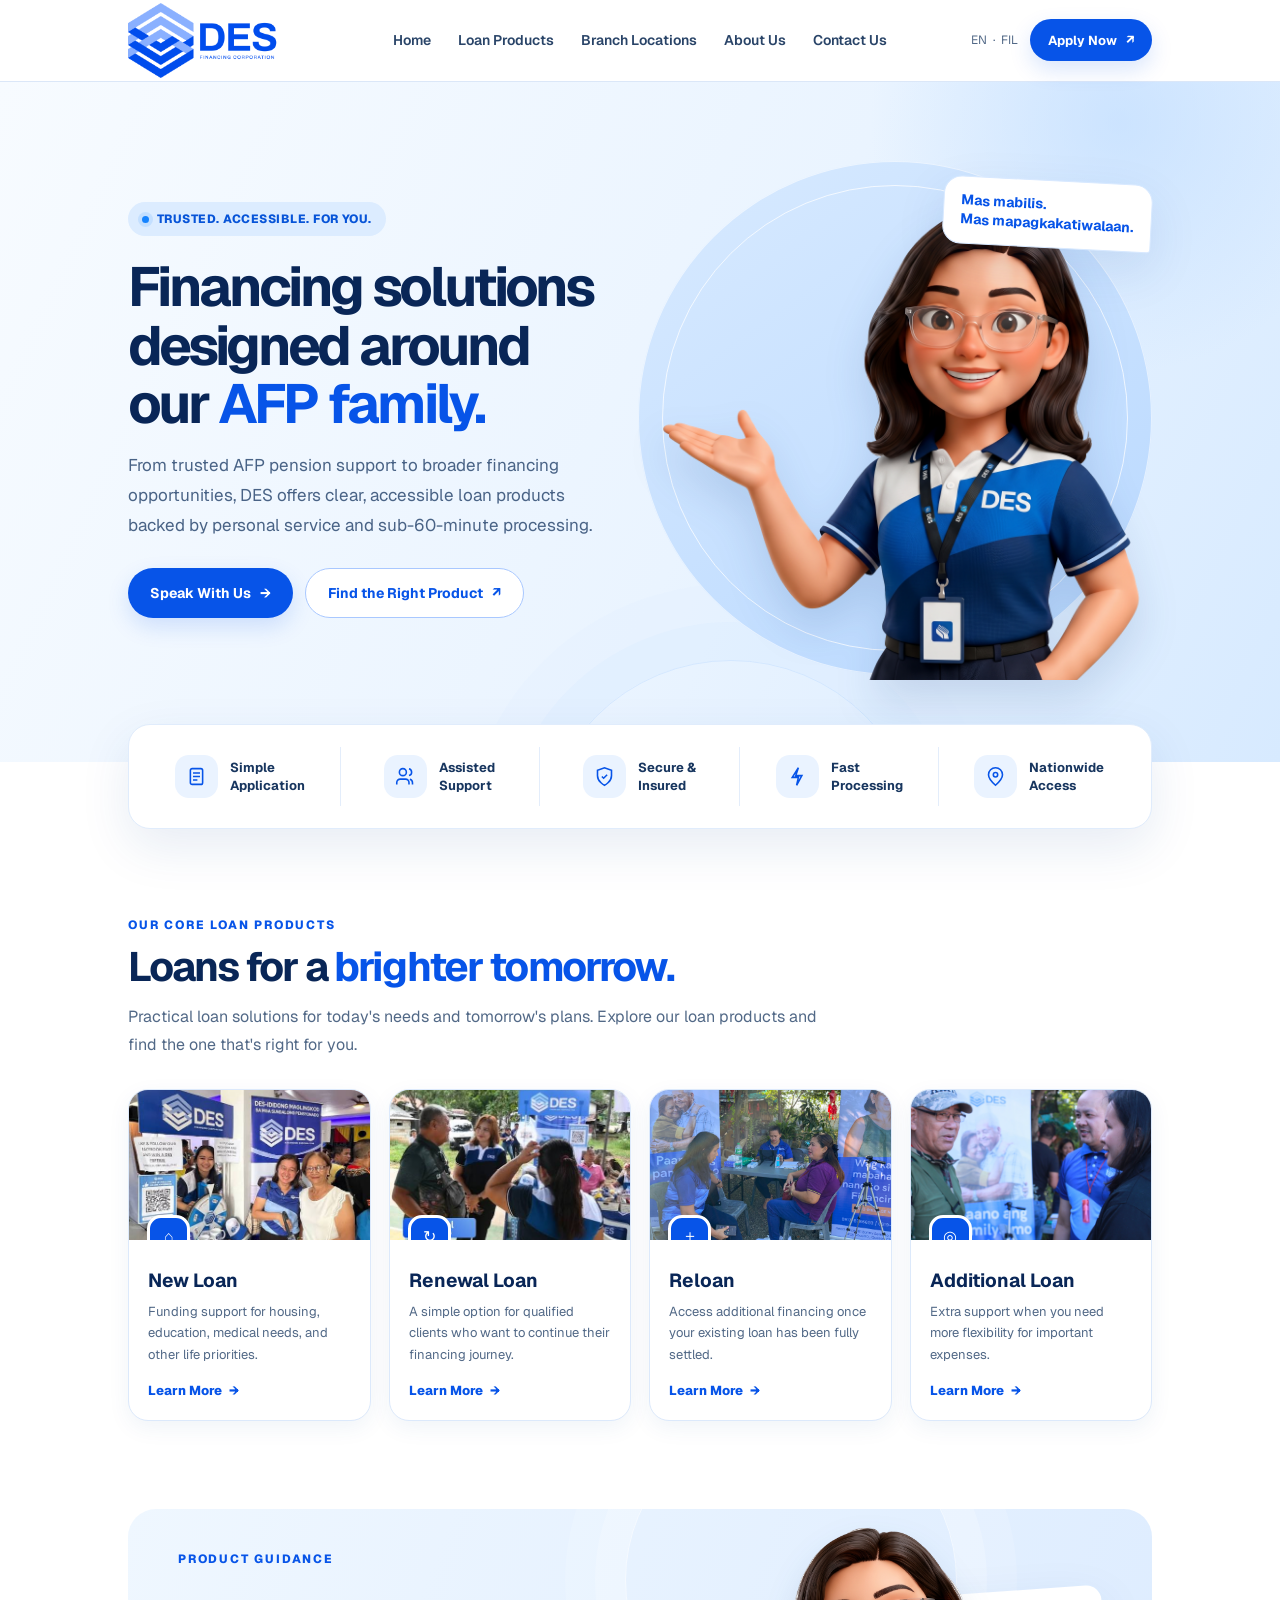
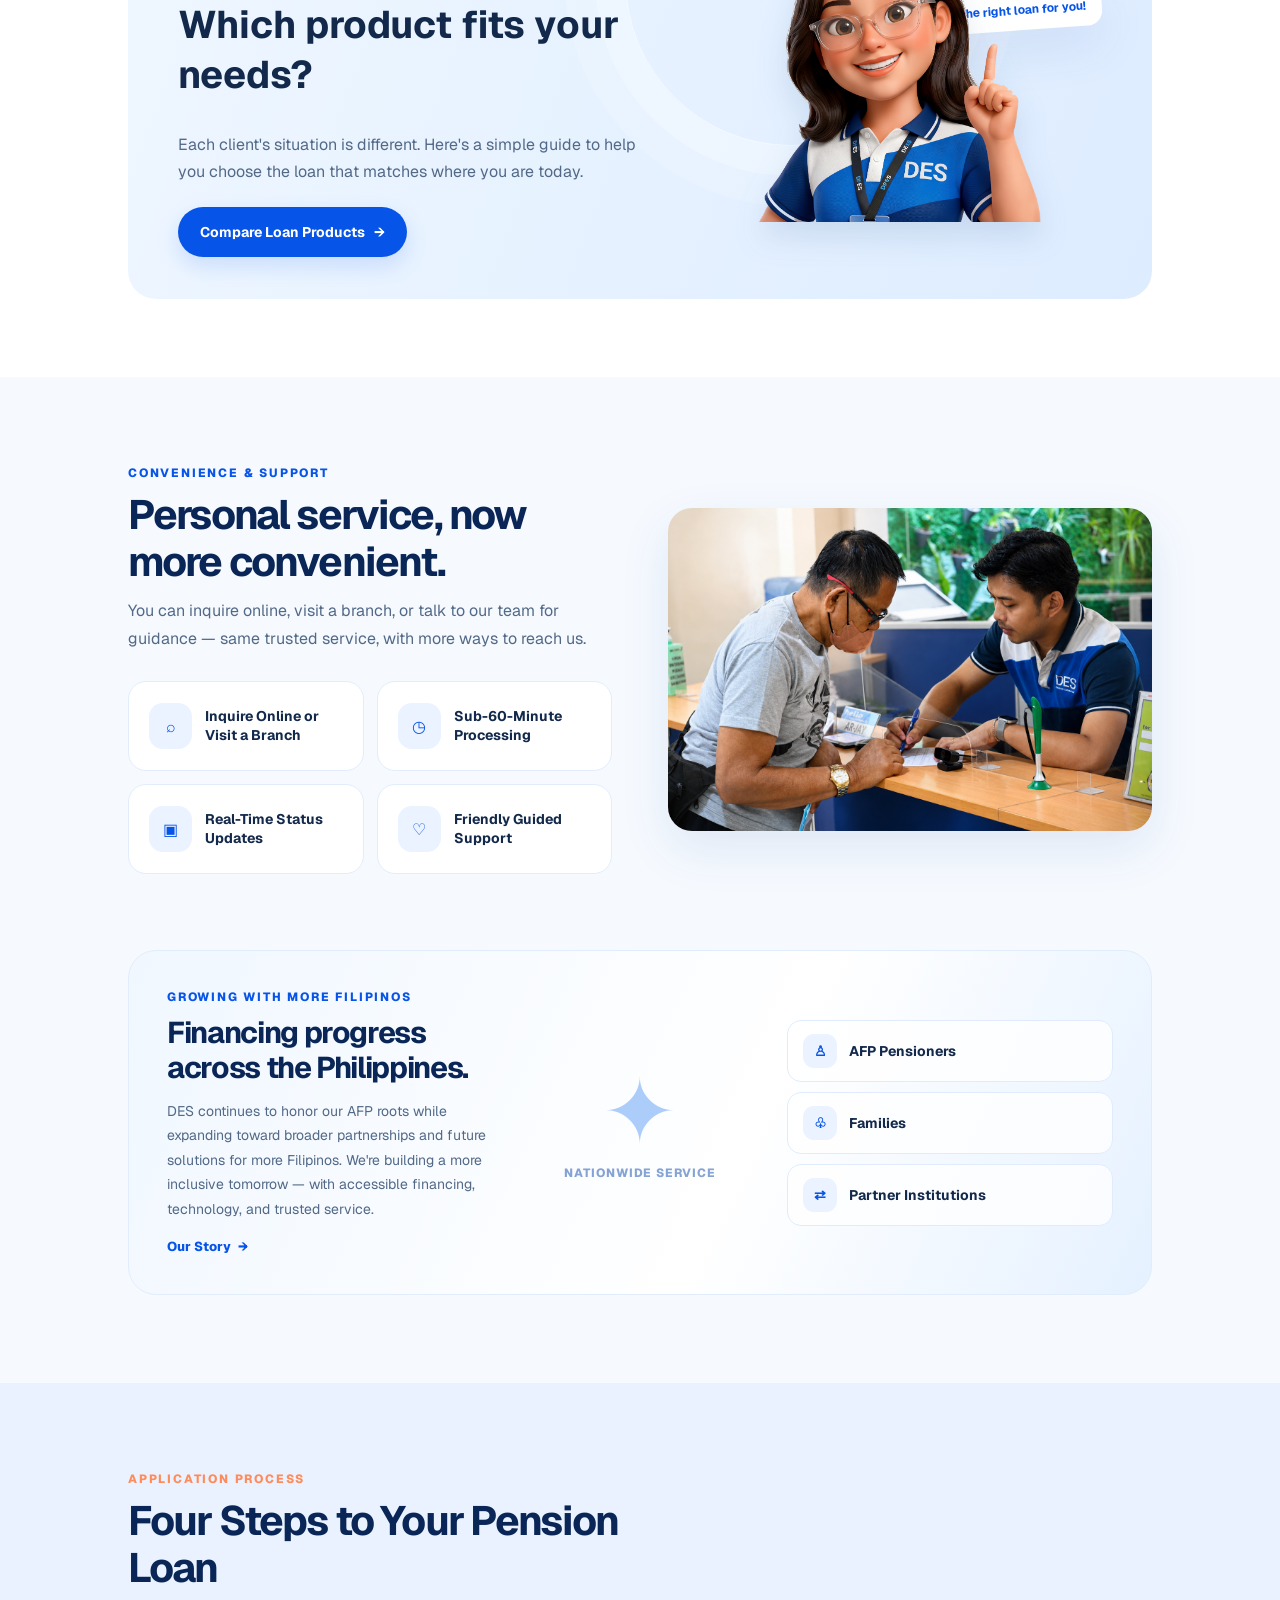
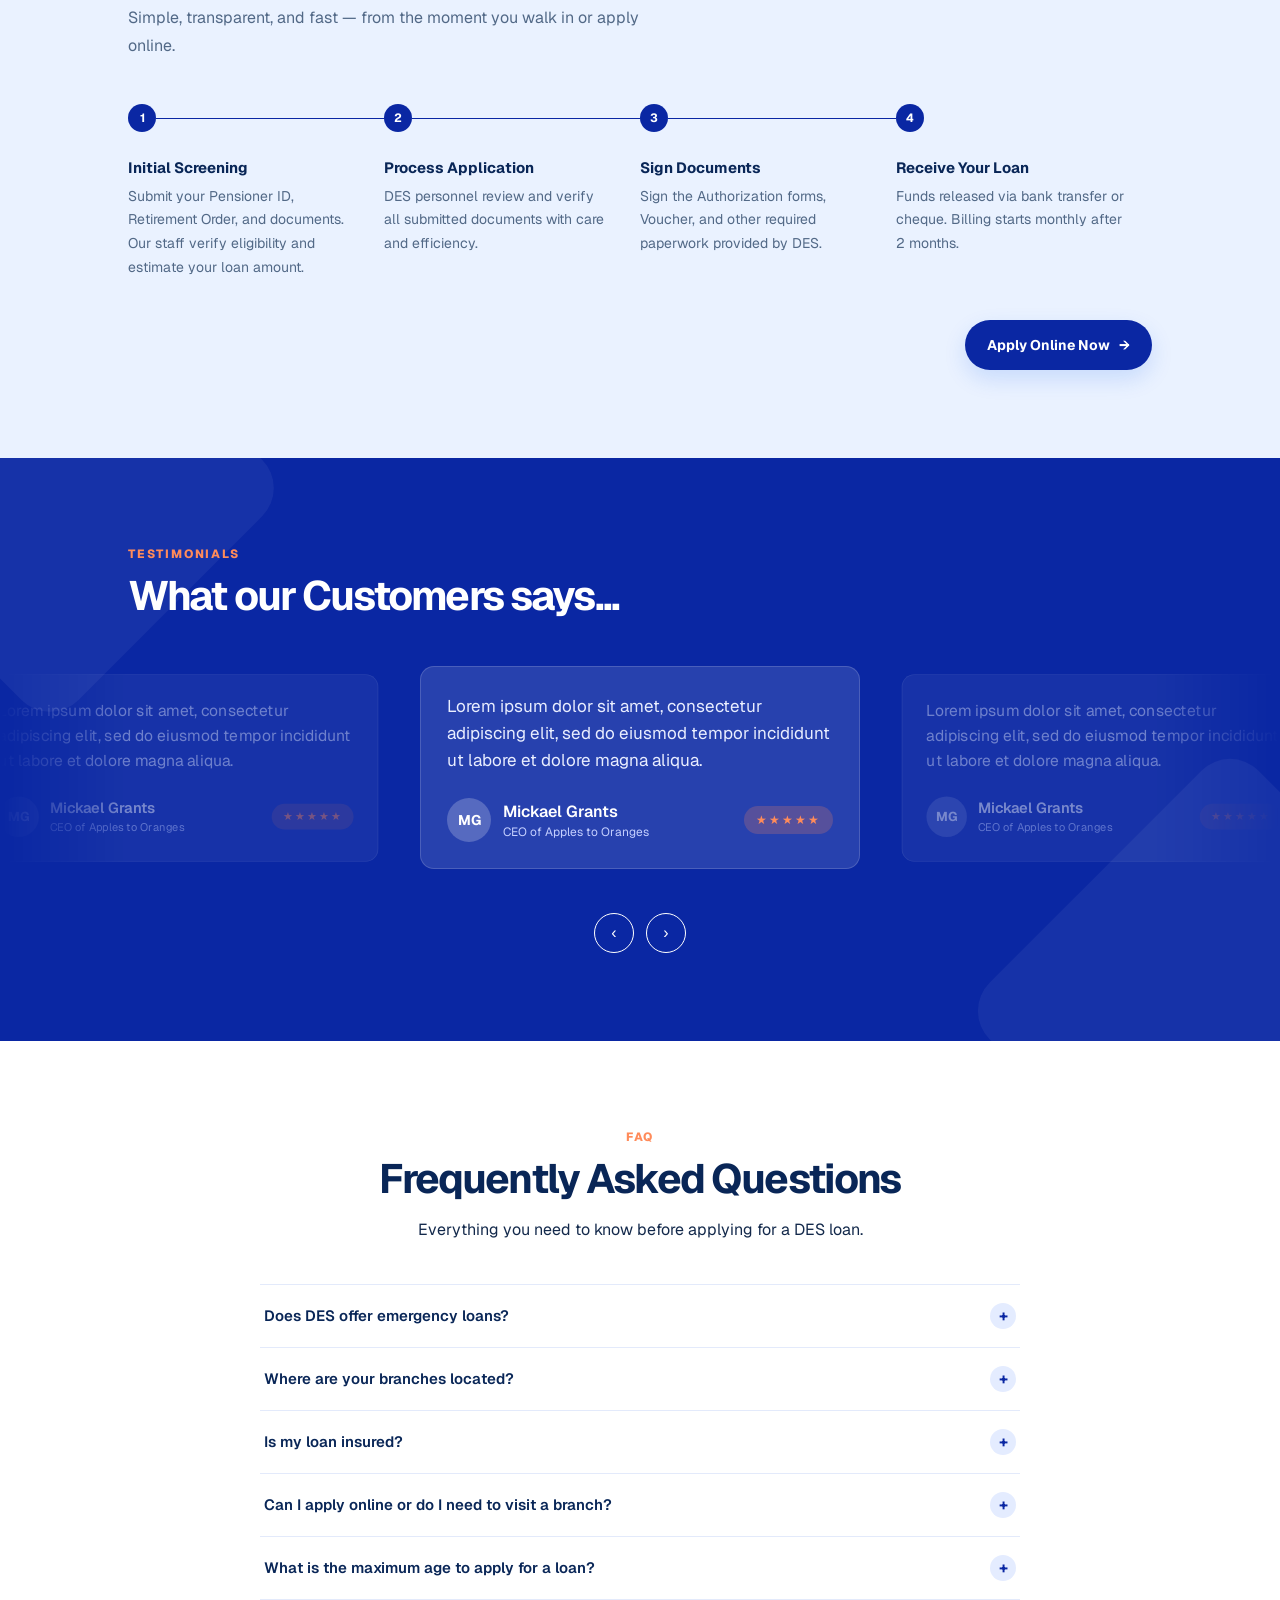
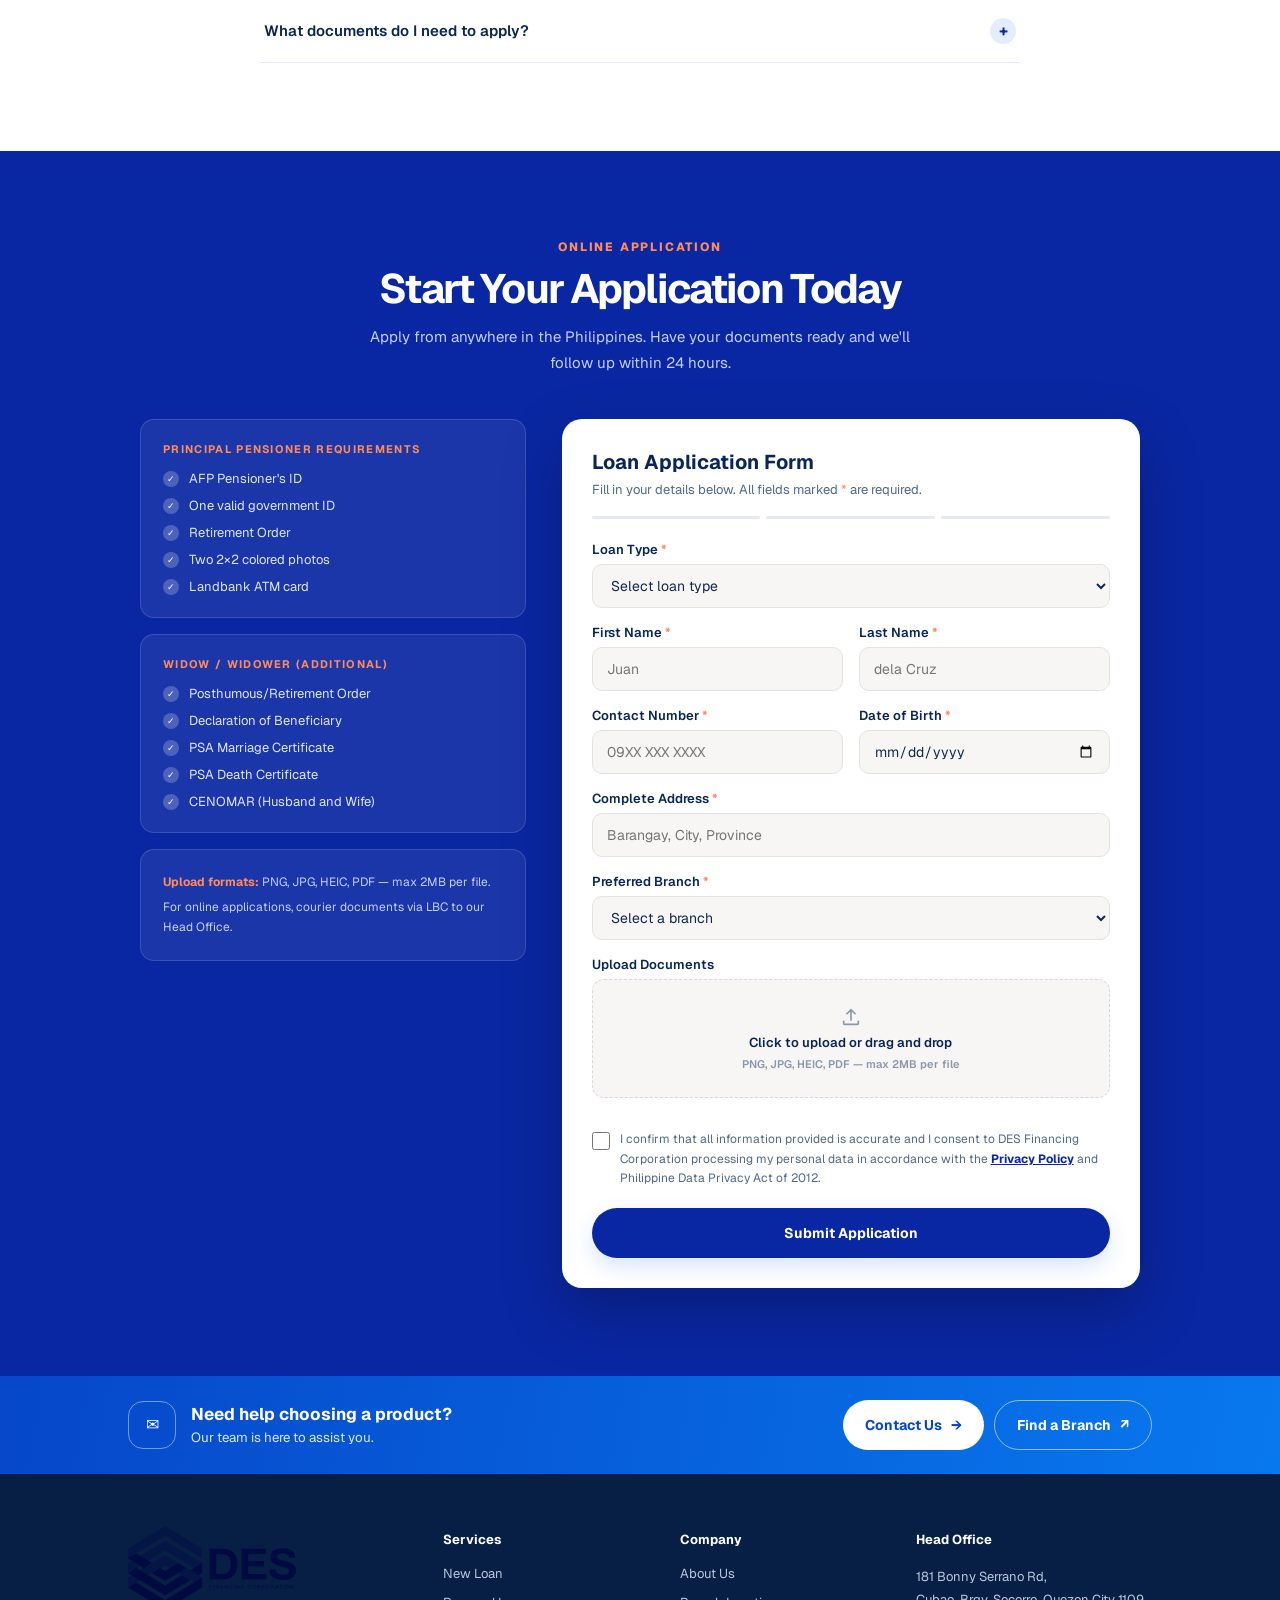
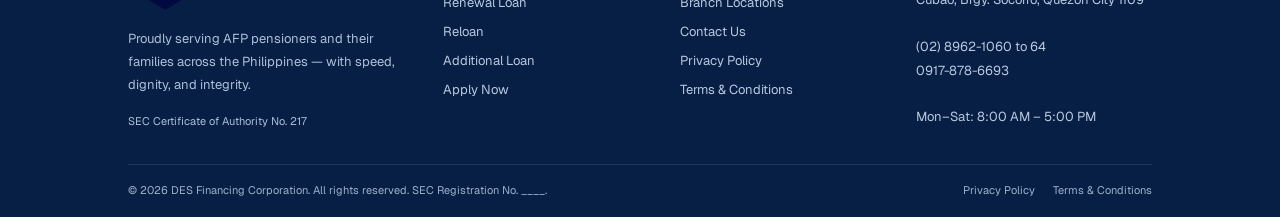
==== commit b3744139: "replace text mas mabilis" ====
--- a/index.html
+++ b/index.html
@@ -2002,9 +2002,10 @@
 
         <div class="hero-art">
           <div class="hero-halo"></div>
-          <div class="speech">Mas malapit.<br>Mas mapagkakatiwalaan.</div>
+          <div class="speech">Mas mabilis.<br>Mas mapagkakatiwalaan.</div>
           <img class="mascot" src="assets/modelV1.png" alt="DES virtual assistant mascot in a DES uniform">
         </div>
+        
 
       </div>
     </section>
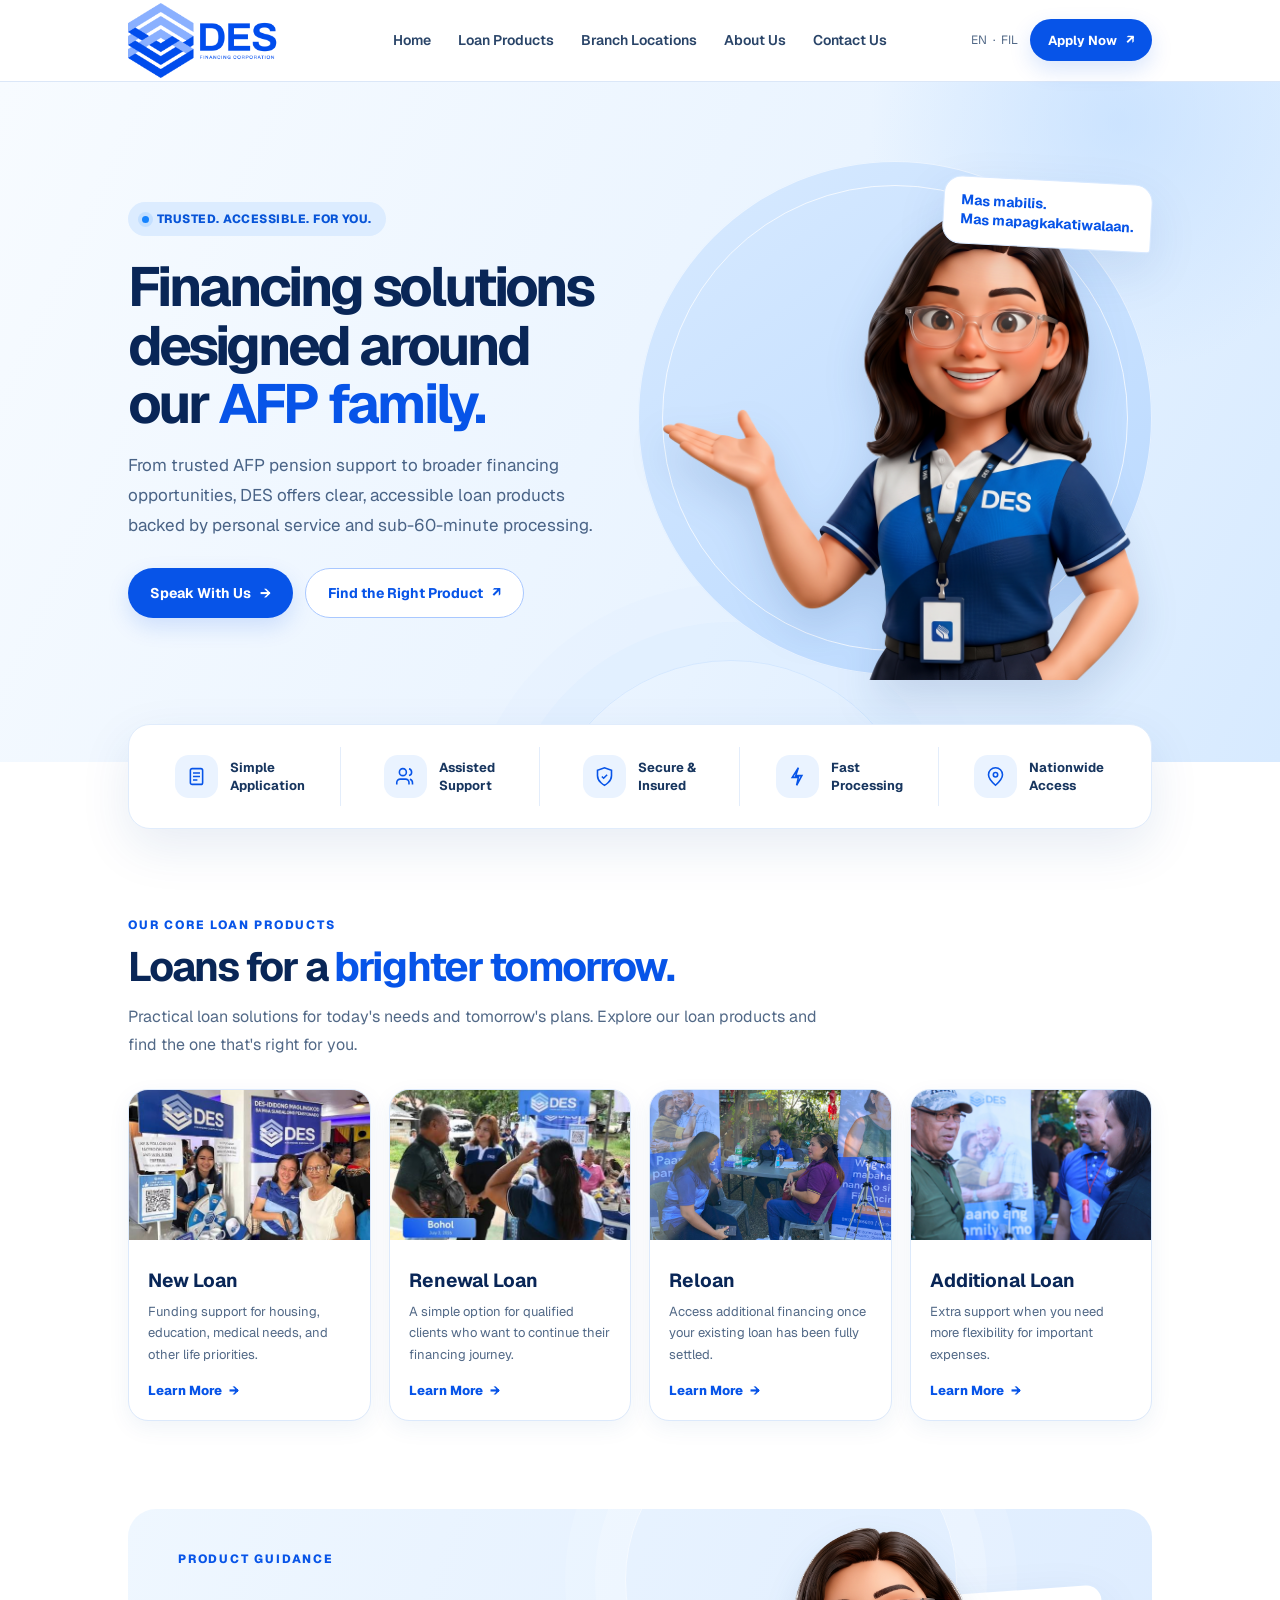
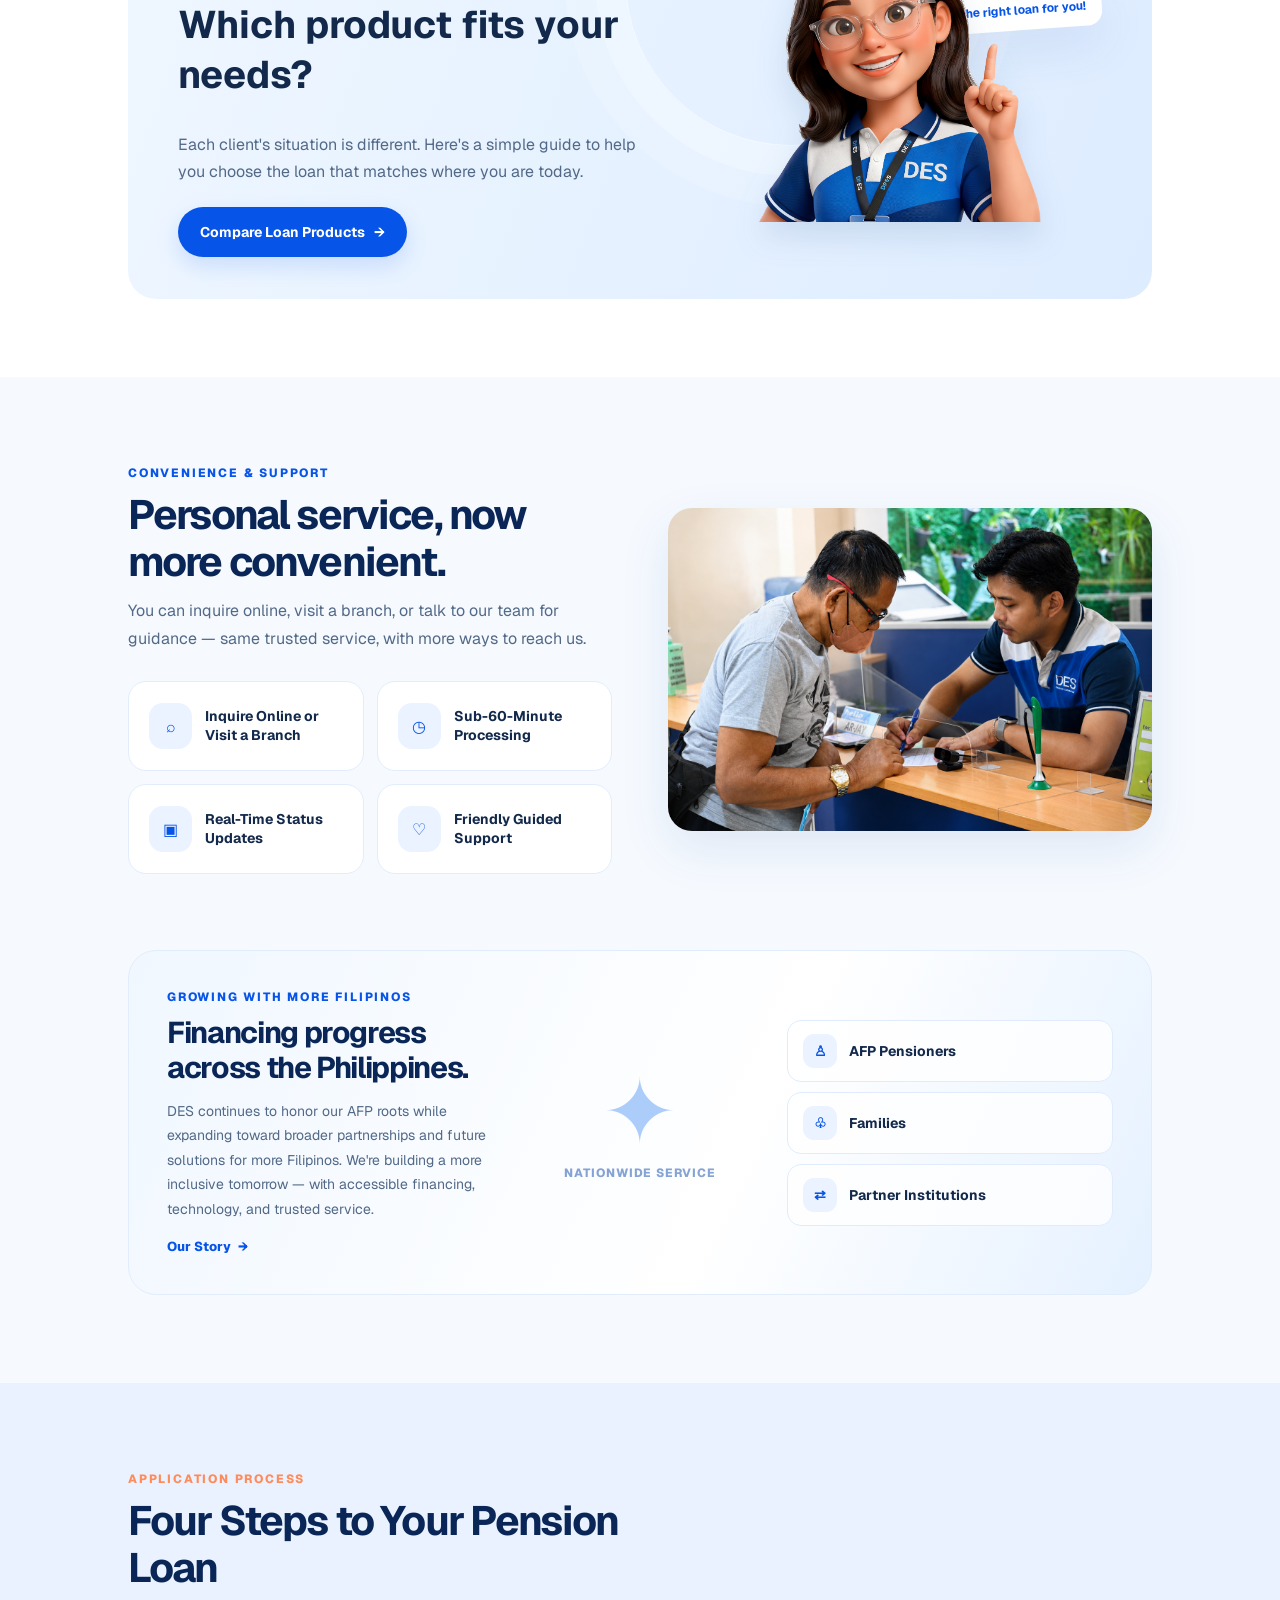
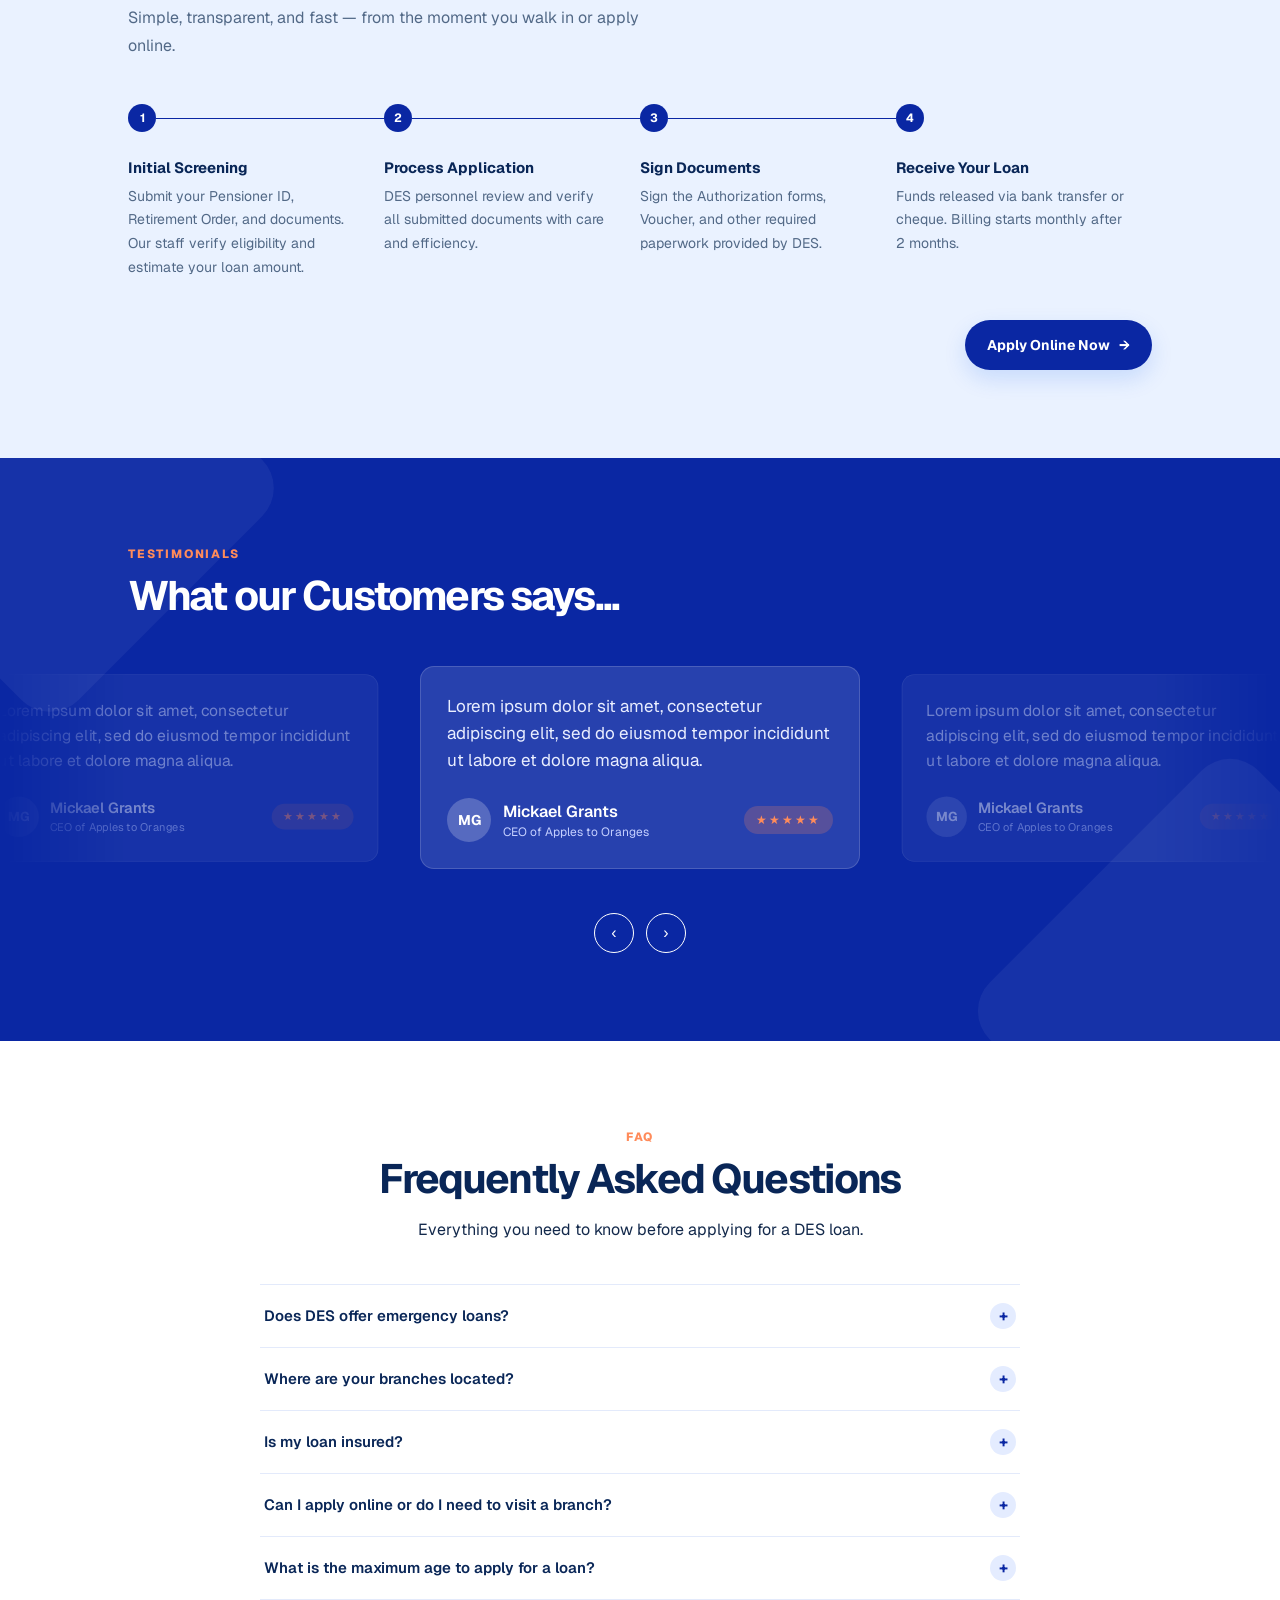
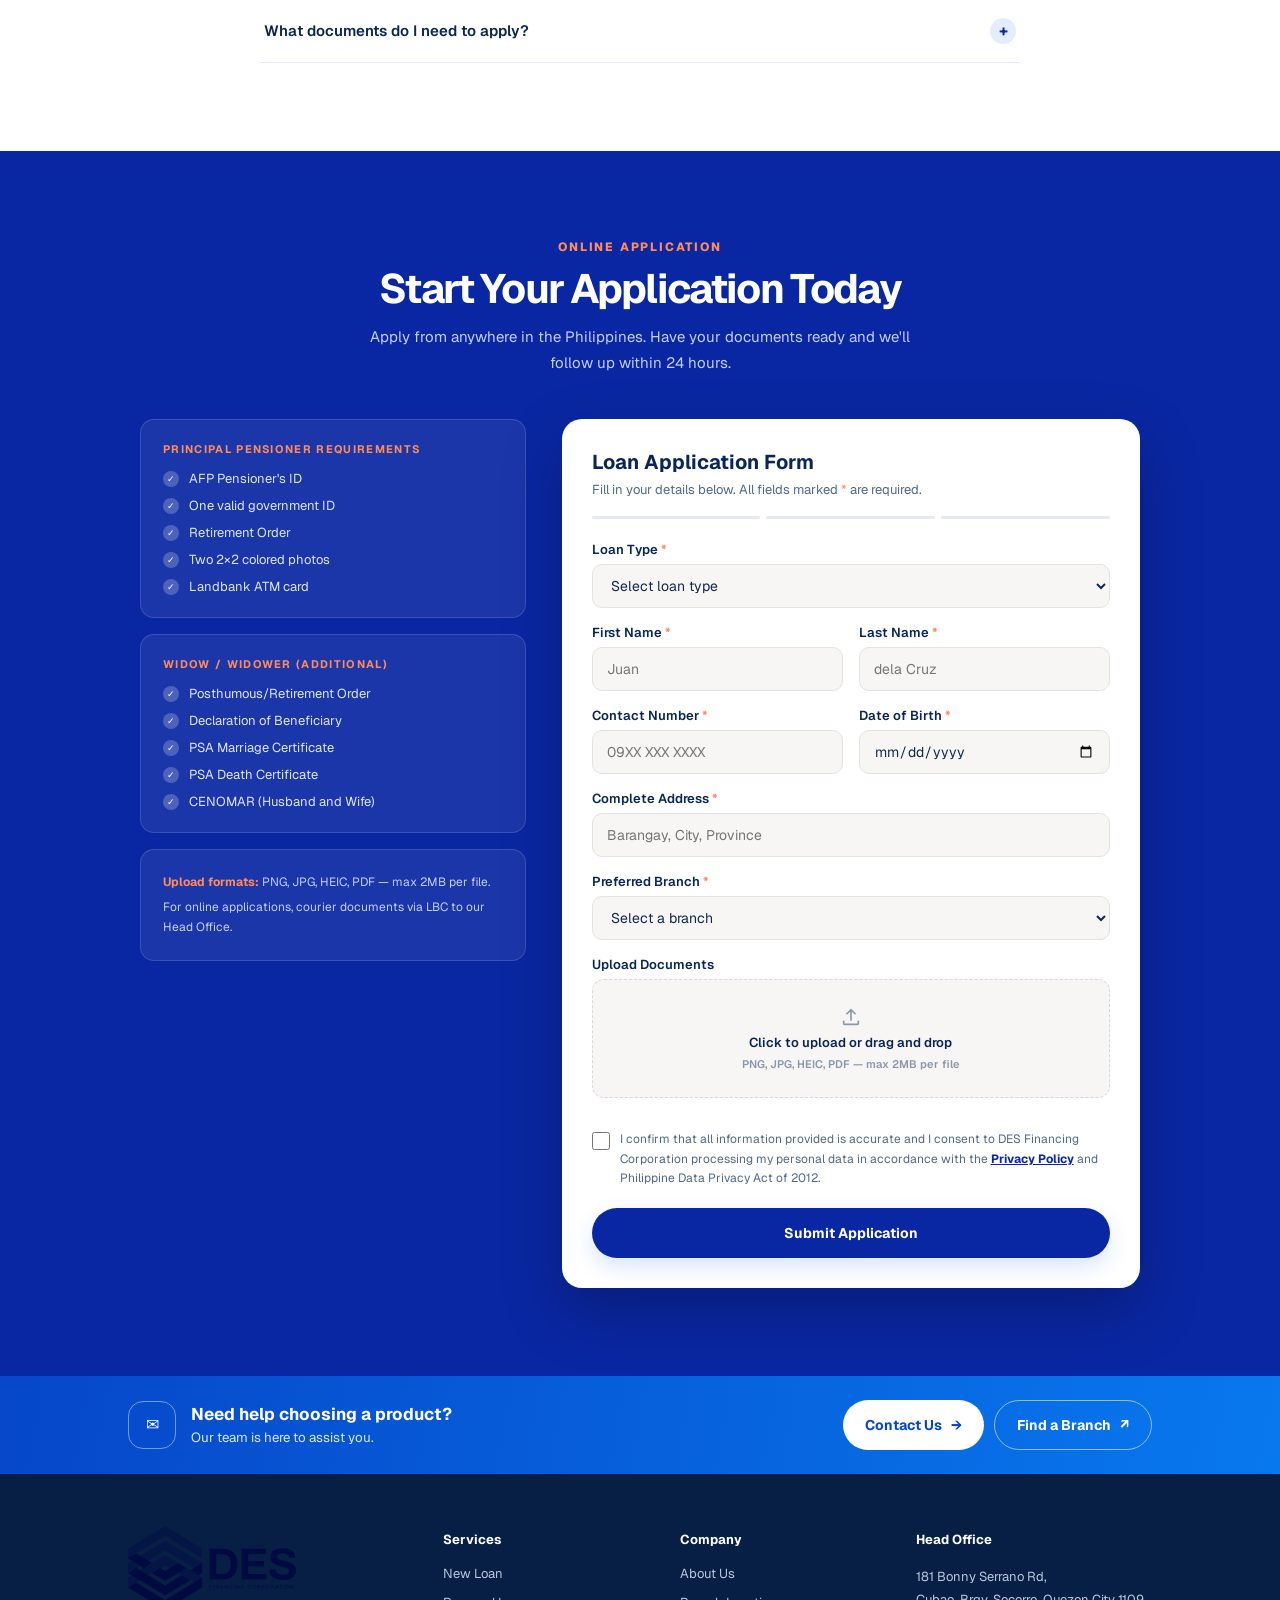
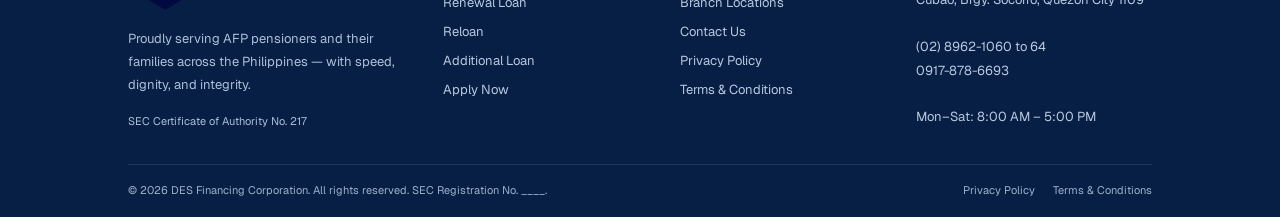
==== commit 9917cc5c: "remove icon" ====
--- a/index.html
+++ b/index.html
@@ -2086,7 +2086,7 @@
           <article class="loan-card reveal">
             <div class="loan-img">
               <img src="assets/assisted-service.jpg" alt="DES team assisting clients" loading="lazy">
-              <span class="loan-symbol">⌂</span>
+              <!-- <span class="loan-symbol">⌂</span> -->
             </div>
             <div class="loan-body">
               <h3>New Loan</h3>
@@ -2098,7 +2098,7 @@
           <article class="loan-card reveal">
             <div class="loan-img">
               <img src="assets/community-service.jpg" alt="DES staff supporting a client" loading="lazy">
-              <span class="loan-symbol">↻</span>
+              <!-- <span class="loan-symbol">↻</span> -->
             </div>
             <div class="loan-body">
               <h3>Renewal Loan</h3>
@@ -2110,7 +2110,7 @@
           <article class="loan-card reveal">
             <div class="loan-img">
               <img src="assets/branch.jpg" alt="DES branch and staff" loading="lazy">
-              <span class="loan-symbol">＋</span>
+              <!-- <span class="loan-symbol">＋</span> -->
             </div>
             <div class="loan-body">
               <h3>Reloan</h3>
@@ -2122,7 +2122,7 @@
           <article class="loan-card reveal">
             <div class="loan-img">
               <img src="assets/community-service-2.jpg" alt="DES community assistance" loading="lazy">
-              <span class="loan-symbol">◎</span>
+              <!-- <span class="loan-symbol">◎</span> -->
             </div>
             <div class="loan-body">
               <h3>Additional Loan</h3>
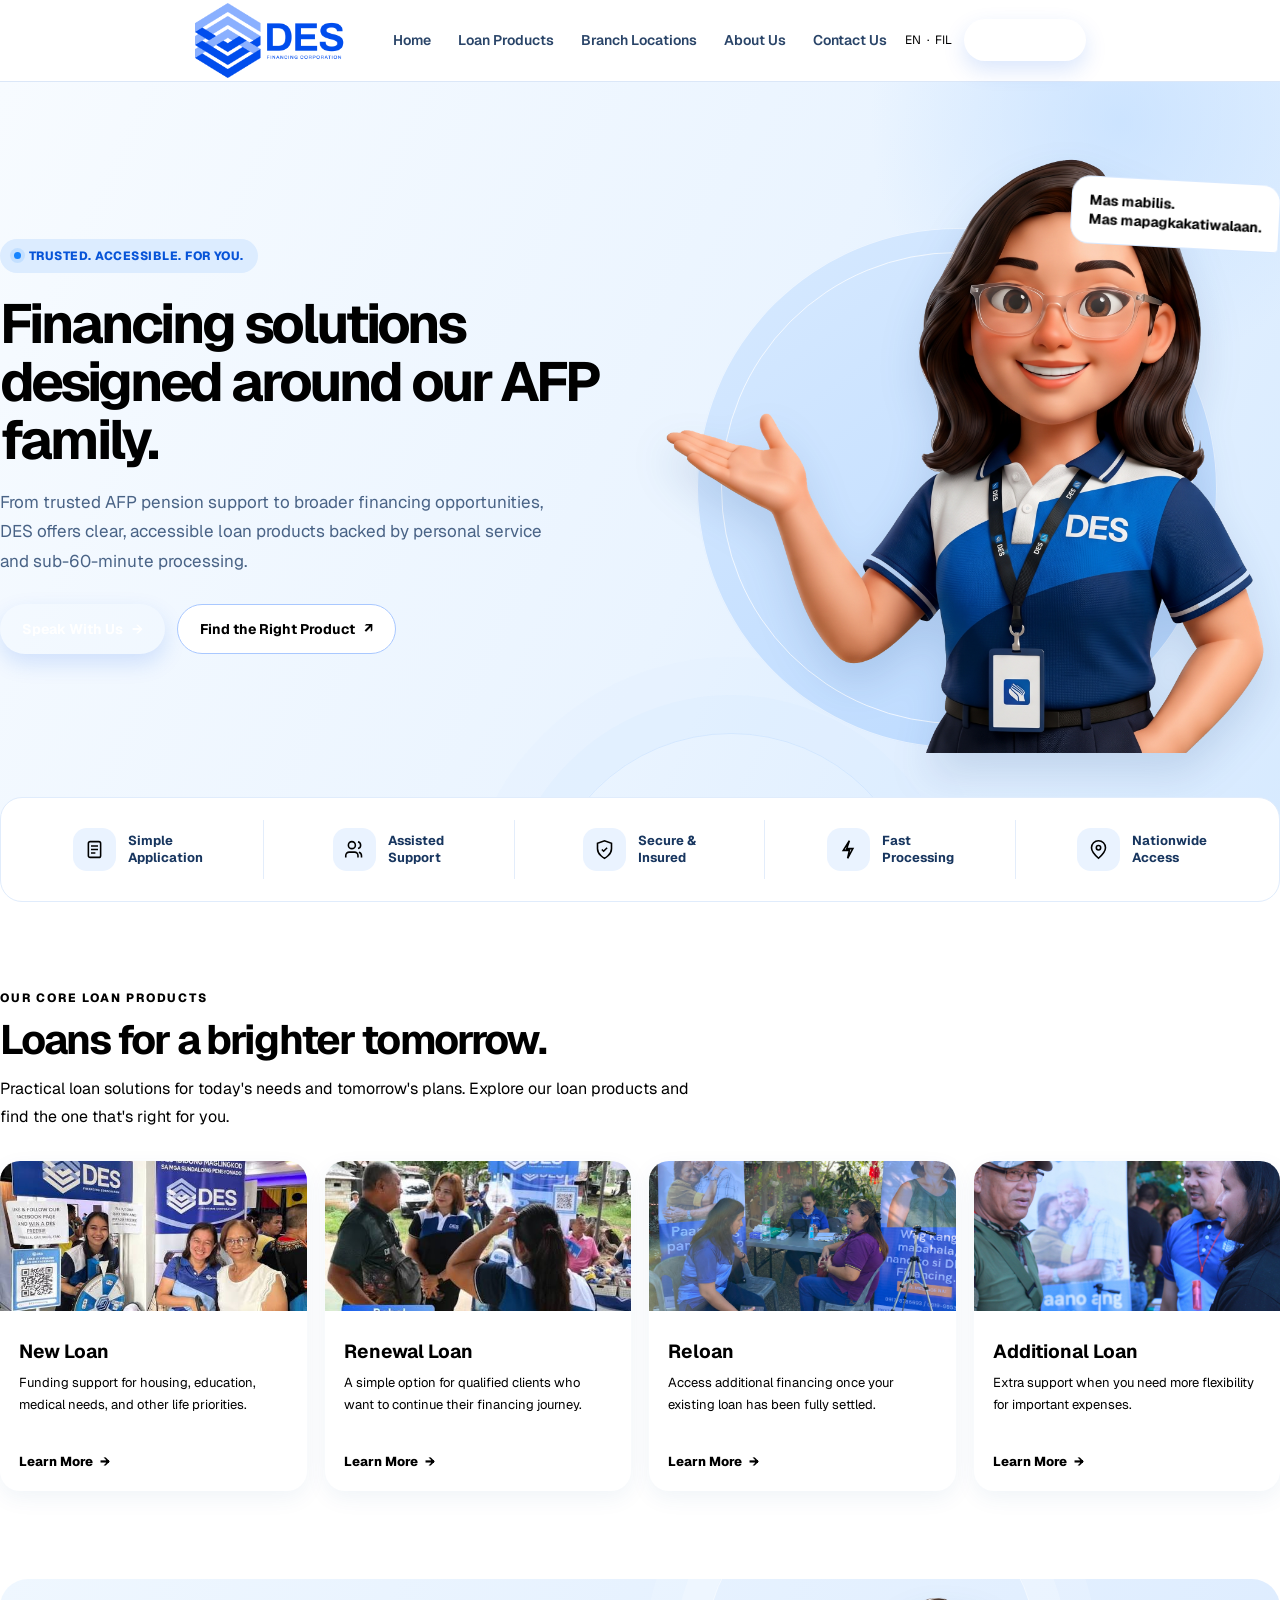
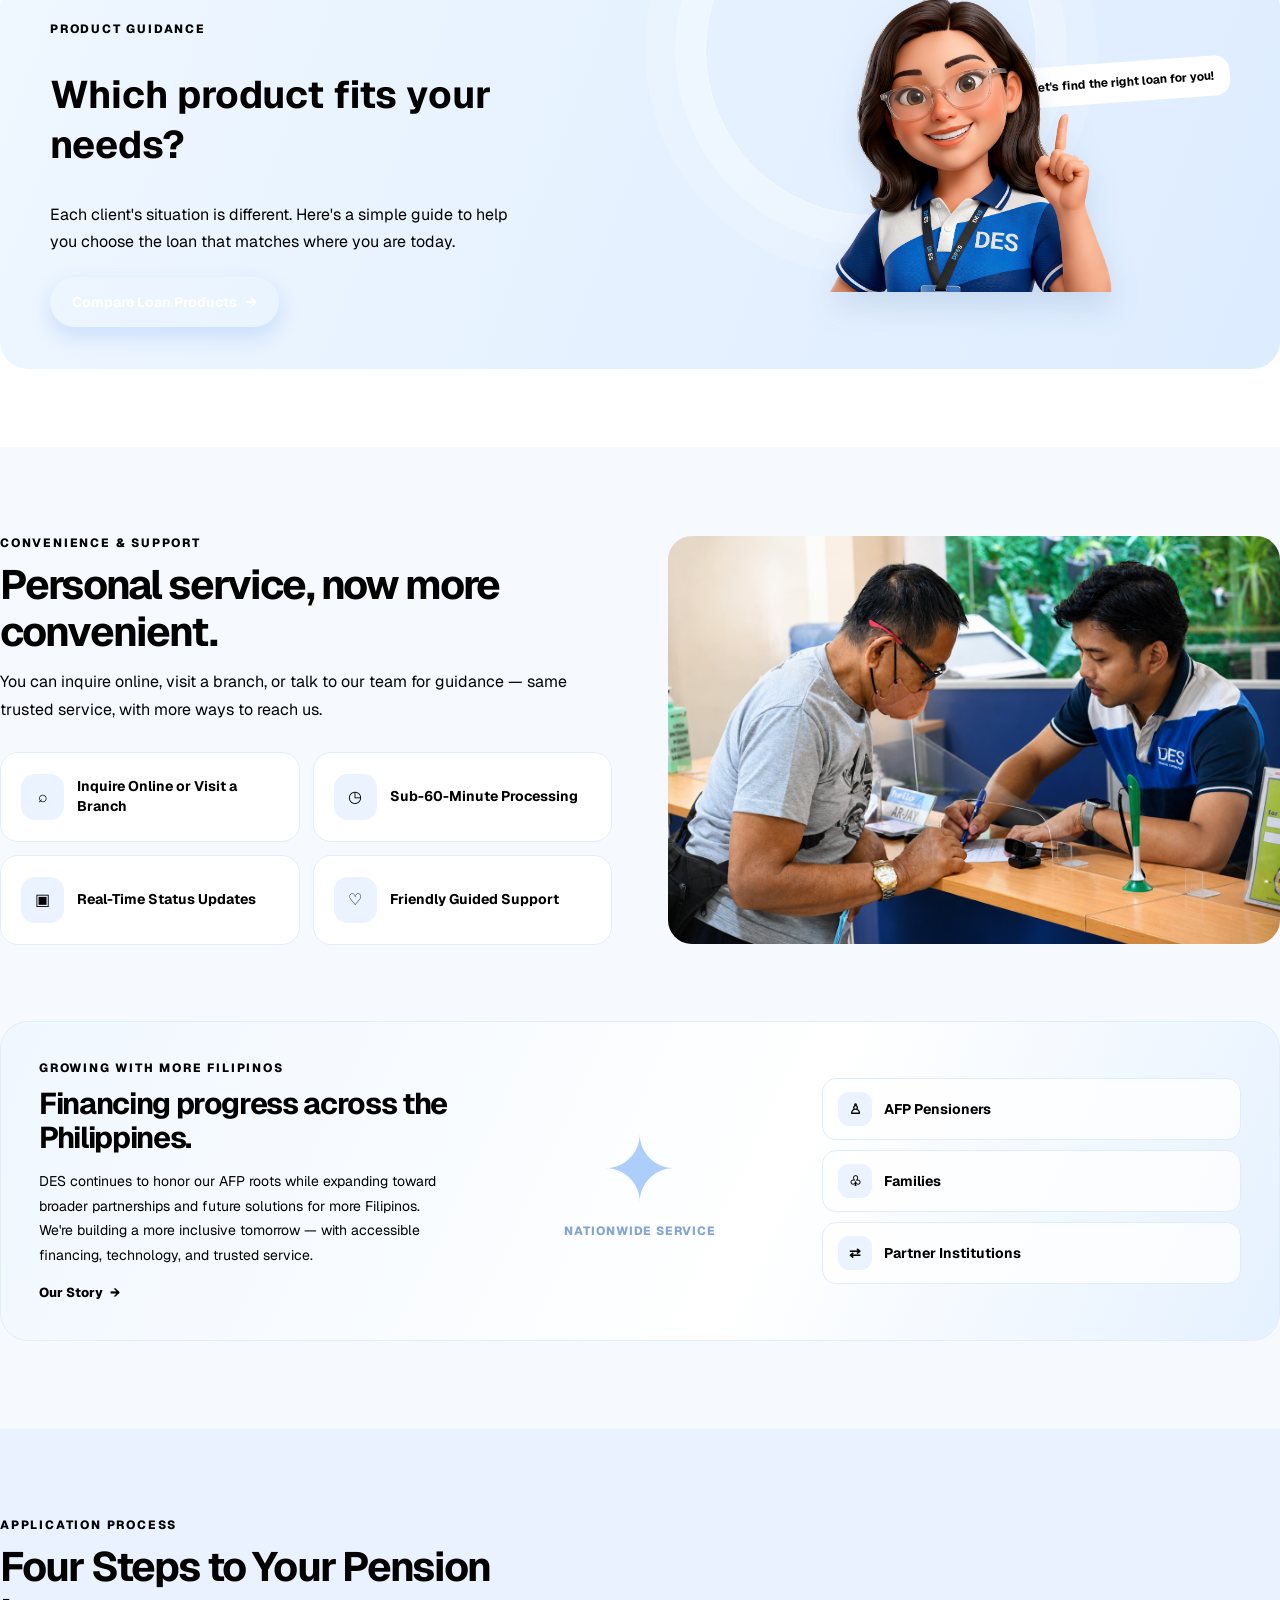
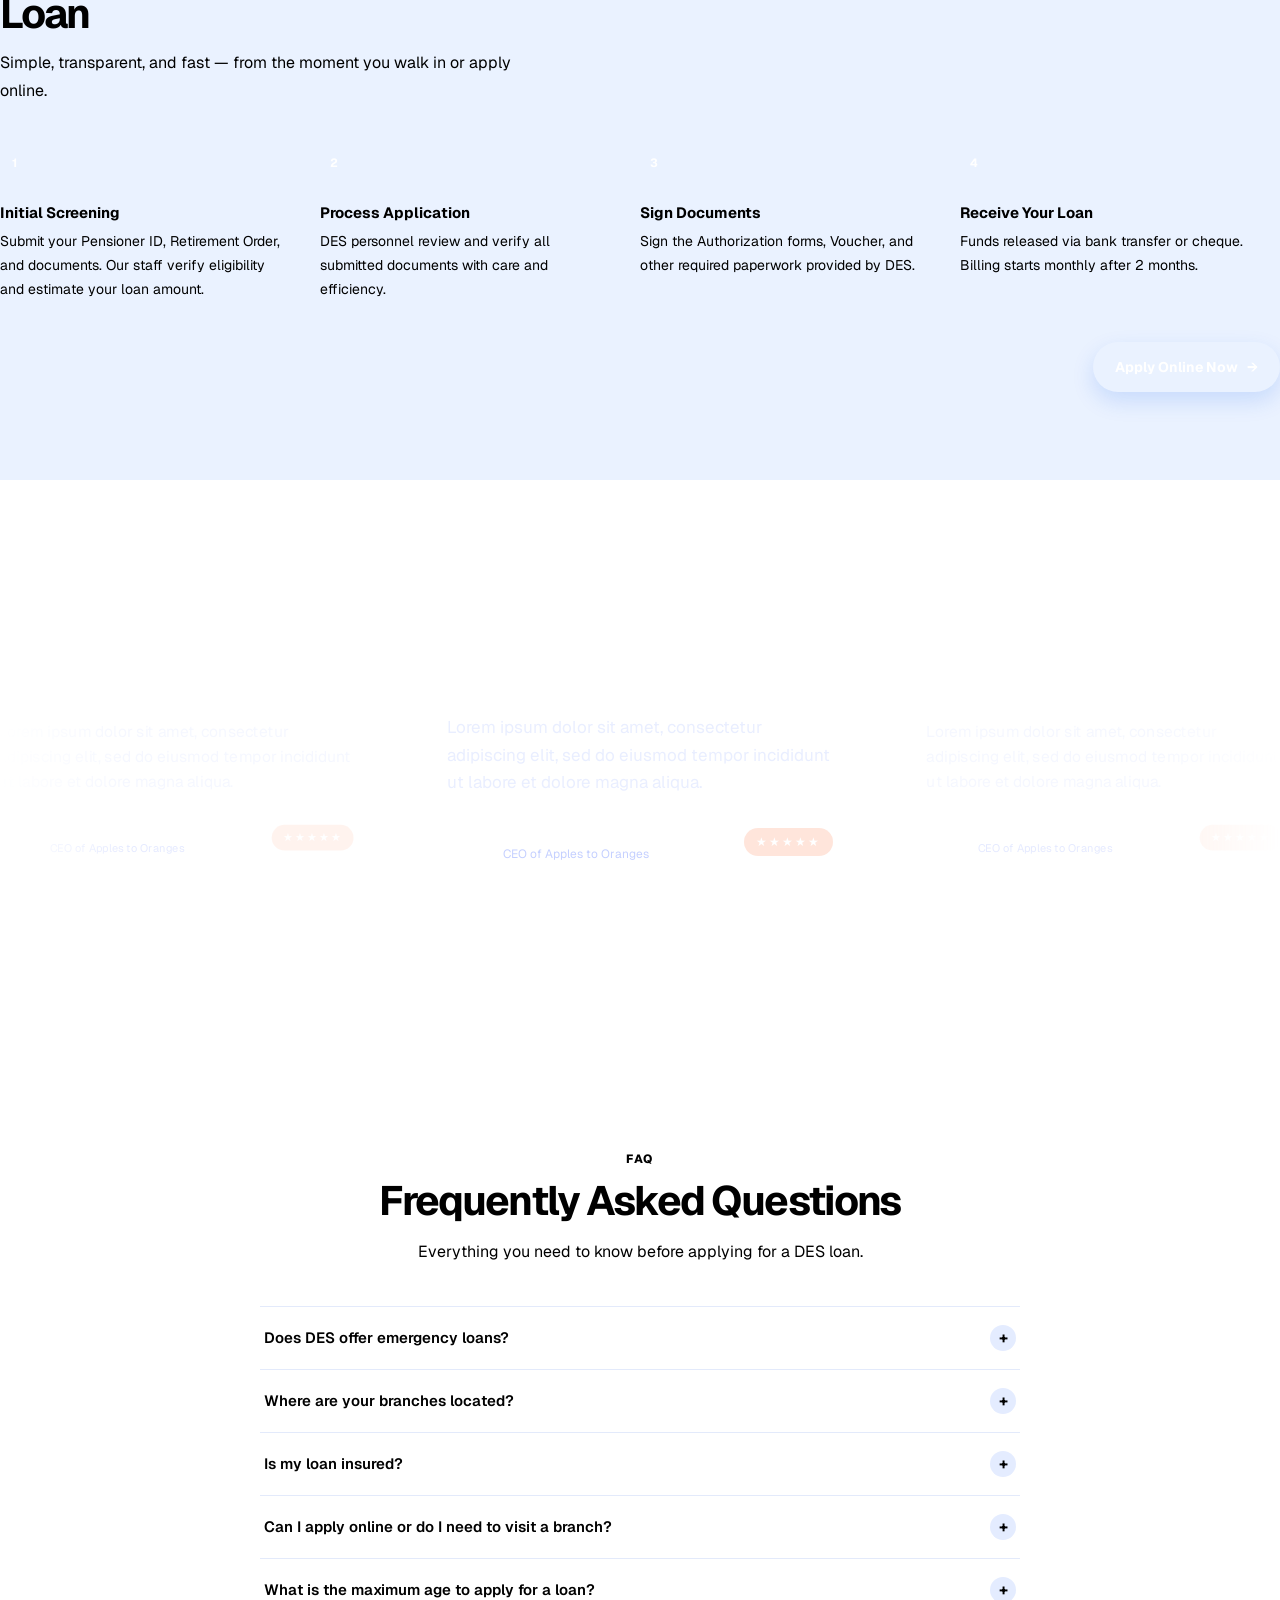
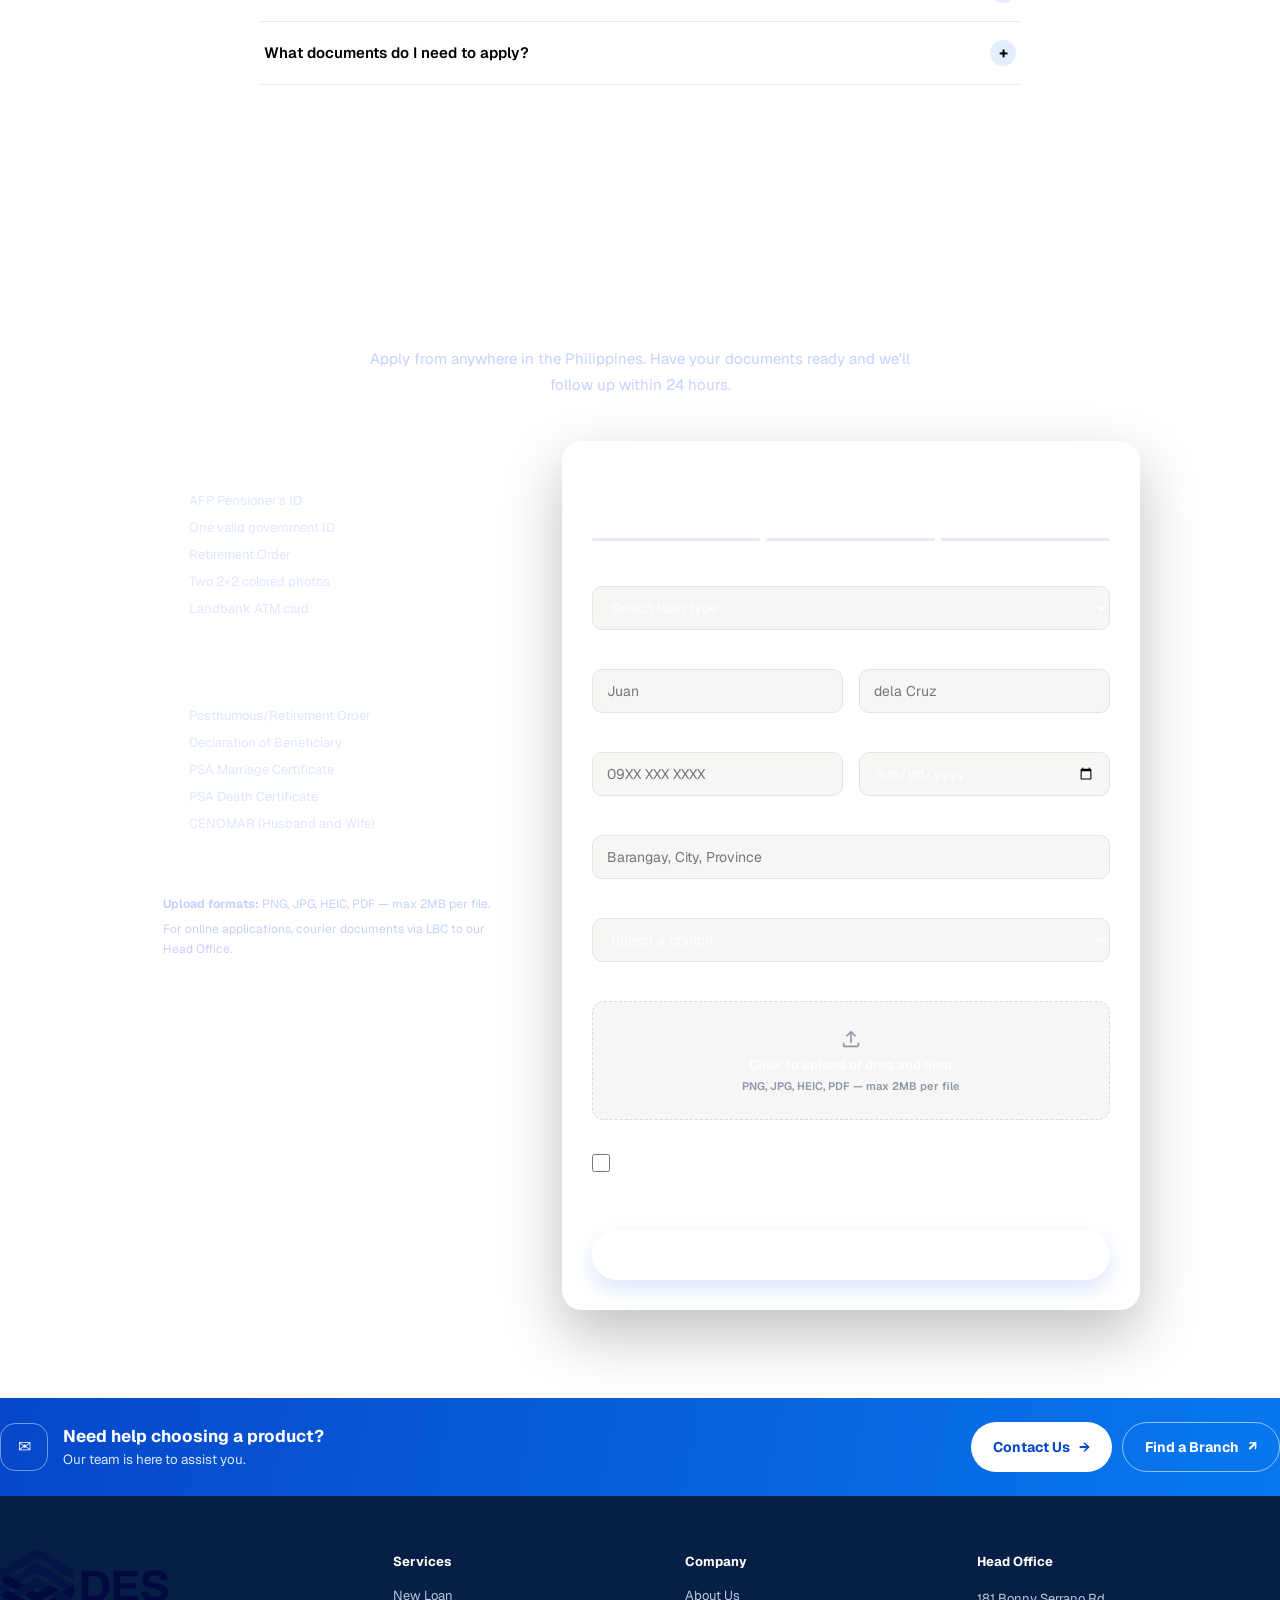
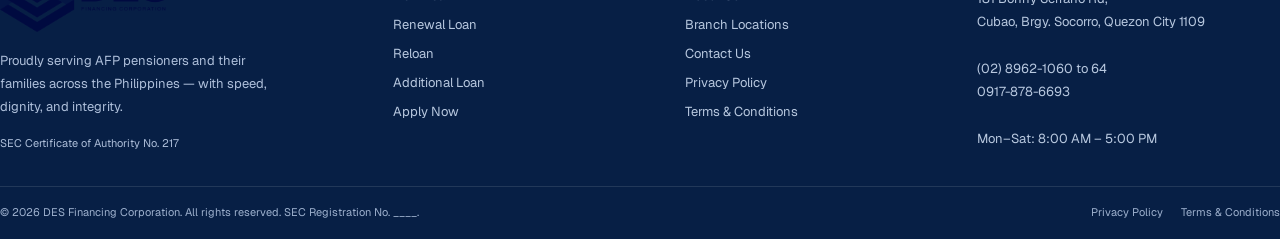
==== commit 8b352193: "organize scc" ====
--- a/index.html
+++ b/index.html
@@ -11,1947 +11,8 @@
   <link rel="preconnect" href="https://fonts.googleapis.com">
   <link rel="preconnect" href="https://fonts.gstatic.com" crossorigin>
   <link href="https://fonts.googleapis.com/css2?family=Geist:wght@400;500;600;700;800&family=Poppins:wght@400;500;600;700;800&display=swap" rel="stylesheet">
-
-  <style>
-    /* ==========================================================================
-       1. TOKENS & RESET
-       ========================================================================== */
-    :root {
-      --blue: #0754e8;
-      --blue2: #2e8cff;
-      --navy: #092657;
-      --ink: #13294b;
-      --muted: #526987;
-      --pale: #edf5ff;
-      --line: #dce9fb;
-      --white: #fff;
-      --royal: #0a27a3;
-      --orange: #ff8b5a;
-      --radius: 24px;
-      --shadow: 0 18px 50px rgba(15, 70, 150, .10);
-
-      /* Page content width (80% of the viewport on desktop) */
-      --page-width: 80%;
-    }
-
-    * {
-      box-sizing: border-box;
-    }
-
-    html {
-      scroll-behavior: smooth;
-      scroll-padding-top: 90px;
-    }
-
-    body {
-      margin: 0;
-      font-family: 'Geist', 'Poppins', sans-serif;
-      color: var(--ink);
-      background: #fff;
-    }
-
-    a {
-      color: inherit;
-      text-decoration: none;
-    }
-
-    a,
-    button {
-      -webkit-tap-highlight-color: transparent;
-    }
-
-    a:focus-visible,
-    button:focus-visible {
-      outline: 3px solid #ffbf47;
-      outline-offset: 4px;
-    }
-
-    .container {
-      width: var(--page-width);
-      margin: auto;
-    }
-
-    .accent {
-      color: var(--blue);
-    }
-
-
-    /* ==========================================================================
-       2. BUTTONS
-       ========================================================================== */
-    .btn {
-      display: inline-flex;
-      align-items: center;
-      justify-content: center;
-      gap: 9px;
-      min-height: 50px;
-      padding: 0 22px;
-      border: 0;
-      border-radius: 999px;
-      background: var(--blue);
-      color: white;
-      font-family: inherit;
-      font-size: 14px;
-      font-weight: 700;
-      box-shadow: 0 9px 22px #0754e826;
-      cursor: pointer;
-      transition: transform .2s, box-shadow .2s, background .2s;
-    }
-
-    .btn:hover {
-      transform: translateY(-2px);
-      box-shadow: 0 13px 26px #0754e83b;
-      background: #003fbd;
-    }
-
-    .btn.outline {
-      background: white;
-      color: var(--blue);
-      border: 1px solid #a9c8ff;
-      box-shadow: none;
-    }
-
-    .btn.small {
-      min-height: 42px;
-      padding: 0 18px;
-      font-size: 13px;
-    }
-
-    .text-link {
-      display: inline-flex;
-      align-items: center;
-      gap: 7px;
-      color: var(--blue);
-      font-size: 13px;
-      font-weight: 800;
-    }
-
-    .text-link span {
-      transition: transform .2s;
-    }
-
-    .text-link:hover span {
-      transform: translateX(4px);
-    }
-
-
-    /* ==========================================================================
-       3. HEADER / NAVIGATION
-       ========================================================================== */
-    .topbar {
-      position: sticky;
-      top: 0;
-      z-index: 20;
-      display: flex;
-      align-items: center;
-      height: 82px;
-      background: rgba(255, 255, 255, .94);
-      border-bottom: 1px solid rgba(210, 226, 247, .8);
-      backdrop-filter: blur(16px);
-    }
-
-    .topbar .container {
-      display: flex;
-      align-items: center;
-      justify-content: space-between;
-      gap: 18px;
-    }
-
-    .brand {
-      display: flex;
-      align-items: center;
-      gap: 10px;
-      min-width: 180px;
-    }
-
-    .brand img {
-      display: block;
-      width: 150px;
-      height: auto;
-      mix-blend-mode: multiply;
-    }
-
-    .nav {
-      display: flex;
-      align-items: center;
-      gap: 27px;
-      font-size: 14px;
-      font-weight: 600;
-      color: #294468;
-    }
-
-    .nav a {
-      padding: 12px 0;
-      transition: color .2s;
-    }
-
-    .nav a:hover {
-      color: var(--blue);
-    }
-
-    .nav-actions {
-      display: flex;
-      align-items: center;
-      gap: 12px;
-    }
-
-    .lang {
-      font-size: 12px;
-      color: var(--muted);
-      white-space: nowrap;
-    }
-
-    .menu-toggle {
-      display: none;
-      padding: 10px;
-      border: 0;
-      border-radius: 12px;
-      background: #edf4ff;
-      color: var(--navy);
-    }
-
-
-    /* ==========================================================================
-       4. HERO
-       ========================================================================== */
-    .hero {
-      position: relative;
-      display: flex;
-      align-items: center;
-      min-height: 530px;
-      overflow: hidden;
-      background: linear-gradient(115deg, #f7fbff 0%, #eaf4ff 56%, #d7eaff 100%);
-    }
-
-    .hero::before,
-    .hero::after {
-      content: "";
-      position: absolute;
-      border-radius: 50%;
-      pointer-events: none;
-    }
-
-    .hero::before {
-      top: -220px;
-      right: -100px;
-      width: 520px;
-      height: 520px;
-      background: radial-gradient(circle, #b7d8ff88, transparent 68%);
-    }
-
-    .hero::after {
-      right: 28%;
-      bottom: -280px;
-      width: 380px;
-      height: 380px;
-      border: 1px solid #b7d8ff66;
-      box-shadow: 0 0 0 38px #d9eaff55, 0 0 0 76px #d9eaff33;
-    }
-
-    .hero-grid {
-      position: relative;
-      z-index: 1;
-      display: grid;
-      grid-template-columns: 1fr 1.05fr;
-      align-items: center;
-      gap: 20px;
-      padding: 58px 0 82px;
-    }
-
-    .eyebrow {
-      display: inline-flex;
-      align-items: center;
-      gap: 8px;
-      padding: 9px 14px;
-      border-radius: 999px;
-      background: #dcecff;
-      color: #0754d8;
-      font-size: 12px;
-      font-weight: 800;
-      letter-spacing: .04em;
-      text-transform: uppercase;
-    }
-
-    .eyebrow .dot {
-      width: 7px;
-      height: 7px;
-      border-radius: 50%;
-      background: #1684ff;
-      box-shadow: 0 0 0 4px #1684ff1f;
-    }
-
-    .hero h1 {
-      max-width: 620px;
-      margin: 22px 0 18px;
-      font-size: clamp(38px, 4.3vw, 60px);
-      line-height: 1.06;
-      letter-spacing: -.055em;
-      color: var(--navy);
-    }
-
-    .hero h1 span {
-      color: var(--blue);
-    }
-
-    .hero p {
-      max-width: 555px;
-      margin: 0 0 27px;
-      font-size: 17px;
-      line-height: 1.75;
-      color: #496386;
-    }
-
-    .hero-cta {
-      display: flex;
-      flex-wrap: wrap;
-      gap: 12px;
-    }
-
-    /* Hero model (modelV1.png) */
-    .hero-art {
-      position: relative;
-      display: flex;
-      align-items: flex-end;
-      justify-content: center;
-      min-height: 540px;
-    }
-
-    .hero-halo {
-      position: absolute;
-      bottom: 5px;
-      width: min(100%, 520px);
-      aspect-ratio: 1;
-      border-radius: 50%;
-      background: linear-gradient(145deg, #d8eaff, #b8d8ff);
-      box-shadow: inset 0 0 0 1px #fff9;
-    }
-
-    .hero-halo::after {
-      content: "";
-      position: absolute;
-      inset: 24px;
-      border-radius: 50%;
-      border: 1px solid #ffffffbd;
-    }
-
-    .mascot {
-      position: relative;
-      z-index: 2;
-      width: auto;
-      max-width: 100%;
-      max-height: 620px;
-      object-fit: contain;
-      filter: drop-shadow(0 20px 20px #103b7524);
-    }
-
-    .speech {
-      position: absolute;
-      z-index: 3;
-      right: 0;
-      top: 40px;
-      padding: 14px 17px;
-      border: 1px solid #d8e9ff;
-      border-radius: 18px 18px 4px 18px;
-      background: white;
-      color: var(--blue);
-      font-size: 14px;
-      font-weight: 700;
-      line-height: 1.35;
-      box-shadow: var(--shadow);
-      transform: rotate(3deg);
-    }
-
-
-    /* ==========================================================================
-       5. FEATURE STRIP
-       ========================================================================== */
-    .feature-wrap {
-      position: relative;
-      z-index: 4;
-      margin-top: -38px;
-    }
-
-    .features {
-      display: grid;
-      grid-template-columns: repeat(5, 1fr);
-      padding: 22px 12px;
-      border: 1px solid #e0ecfc;
-      border-radius: 22px;
-      background: #fff;
-      box-shadow: var(--shadow);
-    }
-
-    .feature {
-      display: flex;
-      align-items: center;
-      justify-content: center;
-      gap: 12px;
-      padding: 8px 13px;
-      border-right: 1px solid #e3edfb;
-    }
-
-    .feature:last-child {
-      border: 0;
-    }
-
-    .feature strong {
-      font-size: 13px;
-      line-height: 1.35;
-      color: #18365f;
-    }
-
-    .feature-icon {
-      display: grid;
-      place-items: center;
-      flex: 0 0 43px;
-      width: 43px;
-      height: 43px;
-      border-radius: 14px;
-      background: #eaf3ff;
-      color: var(--blue);
-    }
-
-    .feature-icon svg {
-      width: 21px;
-      height: 21px;
-    }
-
-
-    /* ==========================================================================
-       6. SHARED SECTION STYLES
-       ========================================================================== */
-    .section {
-      padding: 88px 0;
-    }
-
-    .section-head {
-      max-width: 690px;
-      margin-bottom: 30px;
-    }
-
-    .section h2 {
-      margin: 0 0 12px;
-      font-size: clamp(29px, 3.2vw, 43px);
-      line-height: 1.14;
-      letter-spacing: -.045em;
-      color: var(--navy);
-    }
-
-    .section-head p,
-    .copy p {
-      margin: 0;
-      font-size: 16px;
-      line-height: 1.75;
-      color: var(--muted);
-    }
-
-    .kicker {
-      margin-bottom: 11px;
-      font-size: 12px;
-      font-weight: 800;
-      letter-spacing: .15em;
-      text-transform: uppercase;
-      color: var(--blue);
-    }
-
-
-    /* ==========================================================================
-       7. LOAN PRODUCTS
-       ========================================================================== */
-    .loan-grid {
-      display: grid;
-      grid-template-columns: repeat(4, 1fr);
-      gap: 18px;
-    }
-
-    .loan-card {
-      overflow: hidden;
-      border: 1px solid var(--line);
-      border-radius: 20px;
-      background: white;
-      box-shadow: 0 7px 22px #0a4b9710;
-      transition: transform .25s, box-shadow .25s;
-    }
-
-    .loan-card:hover {
-      transform: translateY(-7px);
-      box-shadow: 0 20px 42px #0a4b971c;
-    }
-
-    .loan-img {
-      position: relative;
-      height: 150px;
-      overflow: hidden;
-      background: #eaf3ff;
-    }
-
-    .loan-img img {
-      width: 100%;
-      height: 100%;
-      object-fit: cover;
-      transition: transform .5s;
-    }
-
-    .loan-card:hover .loan-img img {
-      transform: scale(1.06);
-    }
-
-    .loan-symbol {
-      position: absolute;
-      left: 18px;
-      bottom: -18px;
-      display: grid;
-      place-items: center;
-      width: 43px;
-      height: 43px;
-      border: 3px solid white;
-      border-radius: 14px;
-      background: var(--blue);
-      color: white;
-    }
-
-    .loan-body {
-      padding: 28px 19px 20px;
-    }
-
-    .loan-body h3 {
-      margin: 0 0 8px;
-      font-size: 19px;
-      color: var(--navy);
-    }
-
-    .loan-body p {
-      min-height: 64px;
-      margin: 0 0 14px;
-      font-size: 13px;
-      line-height: 1.65;
-      color: var(--muted);
-    }
-
-
-    /* ==========================================================================
-       8. PRODUCT GUIDANCE (modelV2.png)
-       ========================================================================== */
-    .guidance {
-      padding: 0 0 78px;
-    }
-
-    .guidance-card {
-      position: relative;
-      display: grid;
-      grid-template-columns: 1fr .8fr;
-      align-items: center;
-      min-height: 300px;
-      padding: 42px 50px;
-      overflow: hidden;
-      border-radius: 28px;
-      background: linear-gradient(110deg, #eff7ff, #ddecff);
-    }
-
-    .guidance-card::after {
-      content: "";
-      position: absolute;
-      top: -95px;
-      right: 19%;
-      width: 330px;
-      height: 330px;
-      border: 1px solid #fff9;
-      border-radius: 50%;
-      box-shadow: 0 0 0 30px #fff3, 0 0 0 60px #fff2;
-    }
-
-    .guidance-copy {
-      position: relative;
-      z-index: 2;
-      max-width: 470px;
-    }
-
-    .guidance-copy h2 {
-      font-size: clamp(28px, 3vw, 39px);
-    }
-
-    .guidance-copy p {
-      margin: 0 0 22px;
-      line-height: 1.7;
-      color: var(--muted);
-    }
-
-    .guide-visual {
-      position: relative;
-      z-index: 1;
-      display: flex;
-      align-items: flex-end;
-      justify-content: center;
-      height: 235px;
-    }
-
-    .guide-visual img {
-      height: 300px;
-      max-width: 100%;
-      object-fit: contain;
-      object-position: bottom;
-      filter: drop-shadow(0 15px 15px #16477c20);
-    }
-
-    .mini-bubble {
-      position: absolute;
-      top: 5px;
-      right: 0;
-      padding: 12px 16px;
-      border-radius: 15px;
-      background: #fff;
-      color: var(--blue);
-      font-size: 12px;
-      font-weight: 700;
-      box-shadow: var(--shadow);
-      transform: rotate(-4deg);
-    }
-
-
-    /* ==========================================================================
-       9. CONVENIENCE & SUPPORT (ope.png)
-       ========================================================================== */
-    .support {
-      background: #f6faff;
-    }
-
-    .support-grid {
-      display: grid;
-      grid-template-columns: 1fr 1fr;
-      align-items: center;
-      gap: 56px;
-    }
-
-    .support-points {
-      margin-top: 28px;
-      display: grid;
-      grid-template-columns: repeat(2, 1fr);
-      gap: 13px;
-    }
-
-    .support-item {
-      display: flex;
-      align-items: center;
-      gap: 13px;
-      min-height: 90px;
-      padding: 20px;
-      border: 1px solid #e2edfc;
-      border-radius: 18px;
-      background: white;
-    }
-
-    .support-item .feature-icon {
-      width: 46px;
-      height: 46px;
-    }
-
-    .support-item strong {
-      font-size: 14px;
-      line-height: 1.4;
-    }
-
-    /* Real photo (ope.png) */
-    .support-photo img {
-      display: block;
-      width: 100%;
-      height: auto;
-      max-height: 440px;
-      object-fit: cover;
-      border-radius: 24px;
-      box-shadow: var(--shadow);
-    }
-
-
-    /* ==========================================================================
-       10. GROWING WITH MORE FILIPINOS
-       ========================================================================== */
-    .nation-card {
-      display: grid;
-      grid-template-columns: 1fr .75fr 1fr;
-      align-items: center;
-      gap: 25px;
-      margin-top: 76px;
-      padding: 38px;
-      overflow: hidden;
-      border: 1px solid #e1edfc;
-      border-radius: 28px;
-      background: linear-gradient(115deg, #f0f7ff, #fff 60%, #e5f1ff);
-    }
-
-    .nation-card h2 {
-      font-size: 30px;
-    }
-
-    .nation-card p {
-      font-size: 14px;
-      line-height: 1.75;
-      color: var(--muted);
-    }
-
-    .philippines {
-      position: relative;
-      text-align: center;
-      font-size: 90px;
-      line-height: 1;
-      color: #78aef8;
-      opacity: .6;
-    }
-
-    .philippines span {
-      display: block;
-      margin-top: 10px;
-      font-size: 12px;
-      font-weight: 800;
-      letter-spacing: .08em;
-      text-transform: uppercase;
-      color: #3667b7;
-    }
-
-    .audience-list {
-      display: grid;
-      gap: 10px;
-    }
-
-    .audience {
-      display: flex;
-      align-items: center;
-      gap: 12px;
-      padding: 13px 15px;
-      border: 1px solid #e0ecfb;
-      border-radius: 14px;
-      background: #ffffffc9;
-      font-size: 14px;
-      font-weight: 700;
-    }
-
-    .audience b {
-      display: grid;
-      place-items: center;
-      width: 34px;
-      height: 34px;
-      border-radius: 11px;
-      background: #eaf3ff;
-      color: var(--blue);
-    }
-
-
-    /* ==========================================================================
-       11. APPLICATION PROCESS
-       ========================================================================== */
-    .kicker.orange {
-      color: var(--orange);
-    }
-
-    .process {
-      background: #eaf2ff;
-    }
-
-    .process .section-head {
-      max-width: 520px;
-      margin-bottom: 44px;
-    }
-
-    .steps {
-      display: grid;
-      grid-template-columns: repeat(4, 1fr);
-      margin: 0;
-      padding: 0;
-      list-style: none;
-    }
-
-    .step {
-      position: relative;
-      padding-right: 28px;
-    }
-
-    /* Connector line between the numbered circles */
-    .step:not(:last-child)::before {
-      content: "";
-      position: absolute;
-      top: 14px;
-      left: 28px;
-      right: 0;
-      height: 1px;
-      background: var(--royal);
-    }
-
-    .step-num {
-      position: relative;
-      z-index: 1;
-      display: grid;
-      place-items: center;
-      width: 28px;
-      height: 28px;
-      margin-bottom: 26px;
-      border-radius: 50%;
-      background: var(--royal);
-      color: #fff;
-      font-size: 12px;
-      font-weight: 700;
-    }
-
-    .step h3 {
-      margin: 0 0 8px;
-      font-size: 15px;
-      color: var(--navy);
-    }
-
-    .step p {
-      margin: 0;
-      font-size: 14px;
-      line-height: 1.7;
-      color: var(--muted);
-    }
-
-    .process-cta {
-      display: flex;
-      justify-content: flex-end;
-      margin-top: 40px;
-    }
-
-    .btn.royal {
-      background: var(--royal);
-    }
-
-    .btn.royal:hover {
-      background: #061a78;
-    }
-
-
-    /* ==========================================================================
-       12. TESTIMONIALS
-       ========================================================================== */
-    .testimonials {
-      position: relative;
-      overflow: hidden;
-      background: var(--royal);
-      color: #fff;
-    }
-
-    /* Soft decorative shapes */
-    .testimonials::before,
-    .testimonials::after {
-      content: "";
-      position: absolute;
-      border-radius: 40px;
-      background: rgba(255, 255, 255, .05);
-      transform: rotate(45deg);
-      pointer-events: none;
-    }
-
-    .testimonials::before {
-      top: -140px;
-      left: -120px;
-      width: 340px;
-      height: 340px;
-    }
-
-    .testimonials::after {
-      right: -140px;
-      bottom: -160px;
-      width: 380px;
-      height: 380px;
-    }
-
-    .testimonials .container {
-      position: relative;
-      z-index: 1;
-    }
-
-    .testimonials h2 {
-      color: #fff;
-    }
-
-    .t-viewport {
-      position: relative;
-      z-index: 1;
-      margin-top: 46px;
-      overflow: hidden;
-      -webkit-mask-image: linear-gradient(90deg, transparent, #000 10%, #000 90%, transparent);
-      mask-image: linear-gradient(90deg, transparent, #000 10%, #000 90%, transparent);
-    }
-
-    .t-track {
-      position: relative;
-      display: flex;
-      gap: 24px;
-      transition: transform .5s ease;
-    }
-
-    .t-card {
-      flex: 0 0 min(440px, 78vw);
-      padding: 26px;
-      border: 1px solid rgba(255, 255, 255, .16);
-      border-radius: 14px;
-      background: rgba(255, 255, 255, .12);
-      opacity: .45;
-      transform: scale(.92);
-      transition: opacity .5s ease, transform .5s ease;
-    }
-
-    .t-card.is-active {
-      opacity: 1;
-      transform: scale(1);
-    }
-
-    .t-card p {
-      margin: 0 0 24px;
-      font-size: 17px;
-      line-height: 1.6;
-      color: #e9eeff;
-    }
-
-    .t-foot {
-      display: flex;
-      align-items: center;
-      justify-content: space-between;
-      gap: 14px;
-    }
-
-    .t-author {
-      display: flex;
-      align-items: center;
-      gap: 12px;
-    }
-
-    .t-avatar {
-      display: grid;
-      place-items: center;
-      flex: 0 0 44px;
-      width: 44px;
-      height: 44px;
-      border-radius: 50%;
-      background: rgba(255, 255, 255, .22);
-      font-size: 14px;
-      font-weight: 700;
-    }
-
-    .t-author strong {
-      display: block;
-      font-size: 16px;
-      font-weight: 600;
-    }
-
-    .t-author small {
-      display: block;
-      margin-top: 2px;
-      font-size: 12px;
-      color: #c5d0ff;
-    }
-
-    .t-stars {
-      padding: 6px 12px;
-      border-radius: 999px;
-      background: rgba(255, 139, 90, .22);
-      color: var(--orange);
-      font-size: 12px;
-      letter-spacing: 2px;
-      white-space: nowrap;
-    }
-
-    .t-controls {
-      position: relative;
-      z-index: 1;
-      display: flex;
-      justify-content: center;
-      gap: 12px;
-      margin-top: 44px;
-    }
-
-    .t-btn {
-      display: grid;
-      place-items: center;
-      width: 40px;
-      height: 40px;
-      border: 1px solid #fff;
-      border-radius: 50%;
-      background: transparent;
-      color: #fff;
-      font-size: 16px;
-      cursor: pointer;
-      transition: background .2s;
-    }
-
-    .t-btn:hover {
-      background: rgba(255, 255, 255, .16);
-    }
-
-
-    /* ==========================================================================
-       13. FAQ
-       ========================================================================== */
-    .faq-head {
-      max-width: 620px;
-      margin: 0 auto 44px;
-      text-align: center;
-    }
-
-    .faq-list {
-      max-width: 760px;
-      margin: 0 auto;
-      border-top: 1px solid #e3eafb;
-    }
-
-    .faq-item {
-      border-bottom: 1px solid #e3eafb;
-    }
-
-    .faq-item summary {
-      display: flex;
-      align-items: center;
-      justify-content: space-between;
-      gap: 20px;
-      padding: 18px 4px;
-      font-size: 15px;
-      font-weight: 600;
-      color: var(--navy);
-      list-style: none;
-      cursor: pointer;
-    }
-
-    .faq-item summary::-webkit-details-marker {
-      display: none;
-    }
-
-    .faq-item summary::after {
-      content: "+";
-      display: grid;
-      place-items: center;
-      flex: 0 0 26px;
-      width: 26px;
-      height: 26px;
-      border-radius: 50%;
-      background: #e4ecff;
-      color: var(--royal);
-      font-size: 16px;
-      font-weight: 700;
-      line-height: 1;
-    }
-
-    .faq-item[open] summary::after {
-      content: "\2212";
-    }
-
-    .faq-item p {
-      margin: 0;
-      padding: 0 48px 20px 4px;
-      font-size: 14px;
-      line-height: 1.75;
-      color: var(--muted);
-    }
-
-    .faq-item p a {
-      color: var(--blue);
-      font-weight: 700;
-    }
-
-
-    /* ==========================================================================
-       14. ONLINE APPLICATION
-       ========================================================================== */
-    .apply {
-      background: var(--royal);
-      color: #fff;
-    }
-
-    .apply-head {
-      max-width: 560px;
-      margin: 0 auto 44px;
-      text-align: center;
-    }
-
-    .apply-head h2 {
-      color: #fff;
-    }
-
-    .apply-head p {
-      margin: 0;
-      font-size: 15px;
-      line-height: 1.7;
-      color: #c5d0ff;
-    }
-
-    .apply-grid {
-      display: grid;
-      grid-template-columns: .8fr 1.2fr;
-      align-items: start;
-      gap: 36px;
-      max-width: 1000px;
-      margin: 0 auto;
-    }
-
-    /* Requirements (left column) */
-    .req-card {
-      margin-bottom: 16px;
-      padding: 22px;
-      border: 1px solid rgba(255, 255, 255, .14);
-      border-radius: 14px;
-      background: rgba(255, 255, 255, .07);
-    }
-
-    .req-card h3 {
-      margin: 0 0 14px;
-      font-size: 11px;
-      letter-spacing: .12em;
-      text-transform: uppercase;
-      color: var(--orange);
-    }
-
-    .req-card ul {
-      display: grid;
-      gap: 10px;
-      margin: 0;
-      padding: 0;
-      list-style: none;
-    }
-
-    .req-card li {
-      display: flex;
-      align-items: center;
-      gap: 10px;
-      font-size: 13px;
-      color: #dfe6ff;
-    }
-
-    .req-card li::before {
-      content: "\2713";
-      display: grid;
-      place-items: center;
-      flex: 0 0 16px;
-      height: 16px;
-      border-radius: 50%;
-      background: rgba(255, 255, 255, .22);
-      font-size: 9px;
-      color: #fff;
-    }
-
-    .req-note p {
-      margin: 0;
-      font-size: 12px;
-      line-height: 1.7;
-      color: #c5d0ff;
-    }
-
-    .req-note p + p {
-      margin-top: 4px;
-    }
-
-    .req-note strong {
-      color: var(--orange);
-    }
-
-    /* Form card (right column) */
-    .form-card {
-      padding: 30px;
-      border-radius: 20px;
-      background: #fff;
-      color: var(--ink);
-      box-shadow: 0 24px 60px rgba(0, 0, 0, .25);
-    }
-
-    .form-card h3 {
-      margin: 0 0 6px;
-      font-size: 20px;
-      color: var(--navy);
-    }
-
-    .form-sub {
-      margin: 0 0 18px;
-      font-size: 13px;
-      color: var(--muted);
-    }
-
-    .req {
-      color: var(--orange);
-    }
-
-    .form-progress {
-      display: grid;
-      grid-template-columns: repeat(3, 1fr);
-      gap: 6px;
-      margin-bottom: 22px;
-    }
-
-    .form-progress span {
-      height: 3px;
-      border-radius: 2px;
-      background: #e6e9f2;
-      transition: background .3s;
-    }
-
-    .form-progress span.done {
-      background: var(--orange);
-    }
-
-    .field {
-      display: grid;
-      gap: 6px;
-      margin-bottom: 16px;
-    }
-
-    .field > label,
-    .field > .label {
-      font-size: 13px;
-      font-weight: 600;
-      color: var(--navy);
-    }
-
-    .field input[type="text"],
-    .field input[type="tel"],
-    .field input[type="date"],
-    .field select {
-      width: 100%;
-      height: 44px;
-      padding: 0 14px;
-      border: 1px solid #e5e3df;
-      border-radius: 10px;
-      background: #f7f6f4;
-      font-family: inherit;
-      font-size: 14px;
-      color: var(--ink);
-    }
-
-    .field input:focus,
-    .field select:focus {
-      outline: 2px solid var(--blue);
-      outline-offset: 1px;
-      background: #fff;
-    }
-
-    .field-row {
-      display: grid;
-      grid-template-columns: 1fr 1fr;
-      gap: 16px;
-    }
-
-    .field-error {
-      display: none;
-      font-size: 12px;
-      color: #d12f36;
-    }
-
-    .field.invalid input,
-    .field.invalid select {
-      border-color: #d12f36;
-    }
-
-    .field.invalid .field-error {
-      display: block;
-    }
-
-    /* Upload */
-    .dropzone {
-      display: grid;
-      justify-items: center;
-      gap: 6px;
-      padding: 26px 16px;
-      border: 1.5px dashed #d6d9e3;
-      border-radius: 12px;
-      background: #f7f6f4;
-      text-align: center;
-      font-size: 13px;
-      color: var(--muted);
-      cursor: pointer;
-      transition: border-color .2s, background .2s;
-    }
-
-    .dropzone:hover,
-    .dropzone.dragover {
-      border-color: var(--blue);
-      background: #eef4ff;
-    }
-
-    .dropzone:focus-within {
-      outline: 2px solid var(--blue);
-      outline-offset: 2px;
-    }
-
-    .dropzone small {
-      font-size: 11px;
-      color: #8a97ad;
-    }
-
-    .dropzone svg {
-      width: 22px;
-      height: 22px;
-      color: #8a97ad;
-    }
-
-    .sr-only {
-      position: absolute;
-      width: 1px;
-      height: 1px;
-      overflow: hidden;
-      clip: rect(0 0 0 0);
-      white-space: nowrap;
-    }
-
-    .file-list {
-      display: grid;
-      gap: 6px;
-      margin: 10px 0 0;
-      padding: 0;
-      list-style: none;
-    }
-
-    .file-list li {
-      display: flex;
-      align-items: center;
-      justify-content: space-between;
-      gap: 10px;
-      padding: 8px 12px;
-      border-radius: 8px;
-      background: #eef4ff;
-      font-size: 12px;
-      color: var(--navy);
-    }
-
-    .file-list button {
-      border: 0;
-      background: none;
-      font-size: 12px;
-      font-weight: 700;
-      color: #d12f36;
-      cursor: pointer;
-    }
-
-    /* Consent & submit */
-    .consent {
-      display: flex;
-      align-items: flex-start;
-      gap: 10px;
-      margin: 6px 0 20px;
-      font-size: 12px;
-      line-height: 1.6;
-      color: var(--muted);
-    }
-
-    .consent input {
-      flex: 0 0 18px;
-      width: 18px;
-      height: 18px;
-      margin: 2px 0 0;
-      accent-color: var(--royal);
-    }
-
-    .consent a {
-      font-weight: 700;
-      text-decoration: underline;
-      color: var(--royal);
-    }
-
-    .consent-wrap.invalid .field-error {
-      display: block;
-      margin: -12px 0 14px 28px;
-    }
-
-    .btn.block {
-      width: 100%;
-    }
-
-    .form-success {
-      display: none;
-      padding: 40px 10px;
-      text-align: center;
-    }
-
-    .form-success h3 {
-      margin-bottom: 10px;
-    }
-
-    .form-success p {
-      margin: 0;
-      font-size: 14px;
-      line-height: 1.7;
-      color: var(--muted);
-    }
-
-    .form-card.is-sent form {
-      display: none;
-    }
-
-    .form-card.is-sent .form-success {
-      display: block;
-    }
-
-
-    /* ==========================================================================
-       15. HELP BAND
-       ========================================================================== */
-    .help-band {
-      padding: 24px 0;
-      background: linear-gradient(100deg, #0647c9, #0878ee);
-      color: white;
-    }
-
-    .help-row {
-      display: flex;
-      align-items: center;
-      justify-content: space-between;
-      gap: 24px;
-    }
-
-    .help-title {
-      display: flex;
-      align-items: center;
-      gap: 15px;
-    }
-
-    .help-title strong {
-      display: block;
-      font-size: 17px;
-    }
-
-    .help-title small {
-      display: block;
-      margin-top: 4px;
-      color: #d9eaff;
-    }
-
-    .help-icon {
-      display: grid;
-      place-items: center;
-      width: 48px;
-      height: 48px;
-      border: 1px solid #ffffff70;
-      border-radius: 15px;
-    }
-
-    .help-actions {
-      display: flex;
-      flex-wrap: wrap;
-      gap: 10px;
-    }
-
-    .help-band .btn {
-      background: white;
-      color: #0647c9;
-      box-shadow: none;
-    }
-
-    .help-band .btn.outline {
-      background: transparent;
-      color: white;
-      border-color: #ffffff8c;
-    }
-
-
-    /* ==========================================================================
-       16. FOOTER
-       ========================================================================== */
-    .footer {
-      padding: 52px 0 20px;
-      background: #071f45;
-      color: #d9e6fa;
-    }
-
-    .footer-grid {
-      display: grid;
-      grid-template-columns: 1.4fr 1fr 1fr 1.2fr;
-      gap: 40px;
-    }
-
-    .footer .brand img {
-      width: 170px;
-      border-radius: 5px;
-      background: white;
-    }
-
-    .footer-about p {
-      max-width: 280px;
-      margin: 18px 0;
-      font-size: 13px;
-      line-height: 1.75;
-      color: #aebfda;
-    }
-
-    .sec-note {
-      font-size: 11px;
-      color: #aebfda;
-    }
-
-    .footer h4 {
-      margin: 5px 0 17px;
-      font-size: 13px;
-      color: #fff;
-    }
-
-    .footer-links {
-      display: grid;
-      gap: 12px;
-      font-size: 13px;
-      color: #b8c8df;
-    }
-
-    .footer-links a:hover {
-      color: white;
-    }
-
-    .footer address {
-      font-style: normal;
-      font-size: 13px;
-      line-height: 1.8;
-      color: #b8c8df;
-    }
-
-    .footer-bottom {
-      display: flex;
-      justify-content: space-between;
-      gap: 15px;
-      margin-top: 35px;
-      padding-top: 18px;
-      border-top: 1px solid #ffffff1c;
-      font-size: 11px;
-      color: #9eb1ce;
-    }
-
-    .footer-bottom a {
-      margin-left: 15px;
-    }
-
-
-    /* ==========================================================================
-       17. SCROLL REVEAL
-       ========================================================================== */
-    .reveal {
-      opacity: 0;
-      transform: translateY(22px);
-      transition: opacity .7s ease, transform .7s ease;
-    }
-
-    .reveal.visible {
-      opacity: 1;
-      transform: translateY(0);
-    }
-
-    @media (prefers-reduced-motion: reduce) {
-
-      *,
-      *::before,
-      *::after {
-        scroll-behavior: auto !important;
-        animation: none !important;
-        transition: none !important;
-      }
-
-      .reveal {
-        opacity: 1;
-        transform: none;
-      }
-    }
-
-
-    /* ==========================================================================
-       18. RESPONSIVE
-       ========================================================================== */
-
-    /* ---- Tablet (<= 1000px) ---- */
-    @media (max-width: 1000px) {
-      :root {
-        --page-width: 90%;
-      }
-
-      .nav {
-        gap: 14px;
-      }
-
-      .nav a {
-        font-size: 12px;
-      }
-
-      .brand {
-        min-width: 150px;
-      }
-
-      .brand img {
-        width: 135px;
-      }
-
-      .hero-grid {
-        grid-template-columns: 1fr .9fr;
-      }
-
-      .hero-art {
-        min-height: 420px;
-      }
-
-      .mascot {
-        max-height: 470px;
-      }
-
-      .feature {
-        flex-direction: column;
-        gap: 7px;
-        text-align: center;
-      }
-
-      .loan-grid {
-        grid-template-columns: repeat(2, 1fr);
-      }
-
-      .support-grid {
-        gap: 30px;
-      }
-
-      .nation-card {
-        grid-template-columns: 1fr .6fr 1fr;
-        padding: 28px;
-      }
-
-      .footer-grid {
-        gap: 25px;
-      }
-
-      .steps {
-        grid-template-columns: repeat(2, 1fr);
-        gap: 34px 24px;
-      }
-
-      .step:not(:last-child)::before {
-        display: none;
-      }
-
-      .apply-grid {
-        gap: 24px;
-      }
-    }
-
-    /* ---- Mobile (<= 760px) ---- */
-    @media (max-width: 760px) {
-      :root {
-        --page-width: calc(100% - 30px);
-      }
-
-      .section h2 {
-        font-size: 32px;
-      }
-
-      /* Header */
-      .topbar {
-        height: 72px;
-      }
-
-      .brand img {
-        width: 125px;
-      }
-
-      .menu-toggle {
-        display: inline-flex;
-      }
-
-      .nav {
-        display: none;
-        position: absolute;
-        top: 70px;
-        left: 15px;
-        right: 15px;
-        flex-direction: column;
-        align-items: stretch;
-        gap: 0;
-        padding: 15px;
-        border: 1px solid var(--line);
-        border-radius: 18px;
-        background: white;
-        box-shadow: var(--shadow);
-      }
-
-      .nav.open {
-        display: flex;
-      }
-
-      .nav a {
-        padding: 14px;
-        font-size: 15px;
-        border-bottom: 1px solid #edf3fc;
-      }
-
-      .nav a:last-child {
-        border: 0;
-      }
-
-      .nav-actions .lang,
-      .nav-actions > .btn {
-        display: none;
-      }
-
-      /* Hero */
-      .hero {
-        min-height: 0;
-      }
-
-      .hero-grid {
-        grid-template-columns: 1fr;
-        gap: 0;
-        padding: 45px 0 60px;
-      }
-
-      .hero h1 {
-        margin-top: 17px;
-        font-size: clamp(38px, 10vw, 53px);
-      }
-
-      .hero p {
-        font-size: 15px;
-      }
-
-      .hero-art {
-        min-height: 340px;
-        margin-top: 15px;
-      }
-
-      .hero-halo {
-        width: 340px;
-      }
-
-      .mascot {
-        max-height: 400px;
-      }
-
-      .speech {
-        top: 12px;
-        right: 0;
-        font-size: 12px;
-      }
-
-      /* Feature strip */
-      .feature-wrap {
-        margin-top: -22px;
-      }
-
-      .features {
-        grid-template-columns: repeat(2, 1fr);
-        gap: 0;
-        padding: 12px;
-      }
-
-      .feature {
-        flex-direction: row;
-        justify-content: flex-start;
-        padding: 13px 9px;
-        border-right: 0;
-        border-bottom: 1px solid #e3edfb;
-        text-align: left;
-      }
-
-      .feature:last-child {
-        grid-column: 1 / -1;
-        justify-content: center;
-        border-bottom: 0;
-      }
-
-      .feature strong {
-        font-size: 12px;
-      }
-
-      .feature-icon {
-        flex-basis: 38px;
-        width: 38px;
-        height: 38px;
-      }
-
-      /* Sections */
-      .section {
-        padding: 64px 0;
-      }
-
-      .section-head p,
-      .copy p {
-        font-size: 15px;
-      }
-
-      .loan-grid {
-        gap: 12px;
-      }
-
-      .loan-img {
-        height: 115px;
-      }
-
-      .loan-body {
-        padding: 24px 13px 16px;
-      }
-
-      .loan-body h3 {
-        font-size: 16px;
-      }
-
-      .loan-body p {
-        min-height: 95px;
-        font-size: 12px;
-      }
-
-      .guidance {
-        padding-bottom: 55px;
-      }
-
-      .guidance-card {
-        grid-template-columns: 1fr;
-        gap: 8px;
-        padding: 30px 24px 0;
-      }
-
-      .guidance-copy {
-        padding-bottom: 10px;
-      }
-
-      .guide-visual {
-        height: 210px;
-      }
-
-      .guide-visual img {
-        height: 245px;
-      }
-
-      .mini-bubble {
-        top: 12px;
-        right: 0;
-      }
-
-      .support-grid {
-        grid-template-columns: 1fr;
-        gap: 28px;
-      }
-
-      .support-points {
-        gap: 10px;
-      }
-
-      .support-item {
-        flex-direction: column;
-        align-items: flex-start;
-        padding: 14px;
-      }
-
-      .support-item strong {
-        font-size: 13px;
-      }
-
-      .nation-card {
-        grid-template-columns: 1fr;
-        gap: 16px;
-        margin-top: 50px;
-        padding: 25px;
-      }
-
-      .philippines {
-        font-size: 62px;
-      }
-
-      .audience-list {
-        grid-template-columns: 1fr;
-      }
-
-      /* Help band & footer */
-      .help-row {
-        flex-direction: column;
-        align-items: flex-start;
-      }
-
-      .help-actions {
-        width: 100%;
-      }
-
-      .help-actions .btn {
-        flex: 1;
-      }
-
-      .footer-grid {
-        grid-template-columns: repeat(2, 1fr);
-        gap: 30px 20px;
-      }
-
-      .footer-about {
-        grid-column: 1 / -1;
-      }
-
-      .footer-bottom {
-        flex-direction: column;
-      }
-
-      .footer-bottom a {
-        margin-left: 0;
-        margin-right: 15px;
-      }
-
-      /* Process, testimonials, FAQ, application */
-      .steps {
-        grid-template-columns: 1fr;
-      }
-
-      .process-cta {
-        justify-content: stretch;
-      }
-
-      .process-cta .btn {
-        width: 100%;
-      }
-
-      .t-card p {
-        font-size: 15px;
-      }
-
-      .t-foot {
-        flex-wrap: wrap;
-      }
-
-      .faq-item p {
-        padding-right: 4px;
-      }
-
-      .apply-grid {
-        grid-template-columns: 1fr;
-      }
-
-      .form-card {
-        padding: 22px;
-      }
-
-      .field-row {
-        grid-template-columns: 1fr;
-        gap: 0;
-      }
-    }
-
-    /* ---- Small phones (<= 390px) ---- */
-    @media (max-width: 390px) {
-      .hero-cta .btn {
-        width: 100%;
-      }
-
-      .loan-grid {
-        grid-template-columns: 1fr;
-      }
-
-      .loan-img {
-        height: 155px;
-      }
-
-      .loan-body p {
-        min-height: 0;
-      }
-
-      .support-points {
-        grid-template-columns: 1fr;
-      }
-
-      .support-item {
-        flex-direction: row;
-        align-items: center;
-      }
-
-      .nav-actions {
-        gap: 6px;
-      }
-
-      .brand {
-        min-width: 0;
-      }
-
-      .brand img {
-        width: 115px;
-      }
-    }
-  </style>
+  <link rel="stylesheet" href="style.css">
+  
 </head>
 
 <body>
--- a/style.css
+++ b/style.css
@@ -0,0 +1,1940 @@
+<style>
+    /* ==========================================================================
+       1. TOKENS & RESET
+       ========================================================================== */
+    :root {
+      --blue: #0754e8;
+      --blue2: #2e8cff;
+      --navy: #092657;
+      --ink: #13294b;
+      --muted: #526987;
+      --pale: #edf5ff;
+      --line: #dce9fb;
+      --white: #fff;
+      --royal: #0a27a3;
+      --orange: #ff8b5a;
+      --radius: 24px;
+      --shadow: 0 18px 50px rgba(15, 70, 150, .10);
+
+      /* Page content width (80% of the viewport on desktop) */
+      --page-width: 80%;
+    }
+
+    * {
+      box-sizing: border-box;
+    }
+
+    html {
+      scroll-behavior: smooth;
+      scroll-padding-top: 90px;
+    }
+
+    body {
+      margin: 0;
+      font-family: 'Geist', 'Poppins', sans-serif;
+      color: var(--ink);
+      background: #fff;
+    }
+
+    a {
+      color: inherit;
+      text-decoration: none;
+    }
+
+    a,
+    button {
+      -webkit-tap-highlight-color: transparent;
+    }
+
+    a:focus-visible,
+    button:focus-visible {
+      outline: 3px solid #ffbf47;
+      outline-offset: 4px;
+    }
+
+    .container {
+      width: var(--page-width);
+      margin: auto;
+    }
+
+    .accent {
+      color: var(--blue);
+    }
+
+
+    /* ==========================================================================
+       2. BUTTONS
+       ========================================================================== */
+    .btn {
+      display: inline-flex;
+      align-items: center;
+      justify-content: center;
+      gap: 9px;
+      min-height: 50px;
+      padding: 0 22px;
+      border: 0;
+      border-radius: 999px;
+      background: var(--blue);
+      color: white;
+      font-family: inherit;
+      font-size: 14px;
+      font-weight: 700;
+      box-shadow: 0 9px 22px #0754e826;
+      cursor: pointer;
+      transition: transform .2s, box-shadow .2s, background .2s;
+    }
+
+    .btn:hover {
+      transform: translateY(-2px);
+      box-shadow: 0 13px 26px #0754e83b;
+      background: #003fbd;
+    }
+
+    .btn.outline {
+      background: white;
+      color: var(--blue);
+      border: 1px solid #a9c8ff;
+      box-shadow: none;
+    }
+
+    .btn.small {
+      min-height: 42px;
+      padding: 0 18px;
+      font-size: 13px;
+    }
+
+    .text-link {
+      display: inline-flex;
+      align-items: center;
+      gap: 7px;
+      color: var(--blue);
+      font-size: 13px;
+      font-weight: 800;
+    }
+
+    .text-link span {
+      transition: transform .2s;
+    }
+
+    .text-link:hover span {
+      transform: translateX(4px);
+    }
+
+
+    /* ==========================================================================
+       3. HEADER / NAVIGATION
+       ========================================================================== */
+    .topbar {
+      position: sticky;
+      top: 0;
+      z-index: 20;
+      display: flex;
+      align-items: center;
+      height: 82px;
+      background: rgba(255, 255, 255, .94);
+      border-bottom: 1px solid rgba(210, 226, 247, .8);
+      backdrop-filter: blur(16px);
+    }
+
+    .topbar .container {
+      display: flex;
+      align-items: center;
+      justify-content: space-between;
+      gap: 18px;
+    }
+
+    .brand {
+      display: flex;
+      align-items: center;
+      gap: 10px;
+      min-width: 180px;
+    }
+
+    .brand img {
+      display: block;
+      width: 150px;
+      height: auto;
+      mix-blend-mode: multiply;
+    }
+
+    .nav {
+      display: flex;
+      align-items: center;
+      gap: 27px;
+      font-size: 14px;
+      font-weight: 600;
+      color: #294468;
+    }
+
+    .nav a {
+      padding: 12px 0;
+      transition: color .2s;
+    }
+
+    .nav a:hover {
+      color: var(--blue);
+    }
+
+    .nav-actions {
+      display: flex;
+      align-items: center;
+      gap: 12px;
+    }
+
+    .lang {
+      font-size: 12px;
+      color: var(--muted);
+      white-space: nowrap;
+    }
+
+    .menu-toggle {
+      display: none;
+      padding: 10px;
+      border: 0;
+      border-radius: 12px;
+      background: #edf4ff;
+      color: var(--navy);
+    }
+
+
+    /* ==========================================================================
+       4. HERO
+       ========================================================================== */
+    .hero {
+      position: relative;
+      display: flex;
+      align-items: center;
+      min-height: 530px;
+      overflow: hidden;
+      background: linear-gradient(115deg, #f7fbff 0%, #eaf4ff 56%, #d7eaff 100%);
+    }
+
+    .hero::before,
+    .hero::after {
+      content: "";
+      position: absolute;
+      border-radius: 50%;
+      pointer-events: none;
+    }
+
+    .hero::before {
+      top: -220px;
+      right: -100px;
+      width: 520px;
+      height: 520px;
+      background: radial-gradient(circle, #b7d8ff88, transparent 68%);
+    }
+
+    .hero::after {
+      right: 28%;
+      bottom: -280px;
+      width: 380px;
+      height: 380px;
+      border: 1px solid #b7d8ff66;
+      box-shadow: 0 0 0 38px #d9eaff55, 0 0 0 76px #d9eaff33;
+    }
+
+    .hero-grid {
+      position: relative;
+      z-index: 1;
+      display: grid;
+      grid-template-columns: 1fr 1.05fr;
+      align-items: center;
+      gap: 20px;
+      padding: 58px 0 82px;
+    }
+
+    .eyebrow {
+      display: inline-flex;
+      align-items: center;
+      gap: 8px;
+      padding: 9px 14px;
+      border-radius: 999px;
+      background: #dcecff;
+      color: #0754d8;
+      font-size: 12px;
+      font-weight: 800;
+      letter-spacing: .04em;
+      text-transform: uppercase;
+    }
+
+    .eyebrow .dot {
+      width: 7px;
+      height: 7px;
+      border-radius: 50%;
+      background: #1684ff;
+      box-shadow: 0 0 0 4px #1684ff1f;
+    }
+
+    .hero h1 {
+      max-width: 620px;
+      margin: 22px 0 18px;
+      font-size: clamp(38px, 4.3vw, 60px);
+      line-height: 1.06;
+      letter-spacing: -.055em;
+      color: var(--navy);
+    }
+
+    .hero h1 span {
+      color: var(--blue);
+    }
+
+    .hero p {
+      max-width: 555px;
+      margin: 0 0 27px;
+      font-size: 17px;
+      line-height: 1.75;
+      color: #496386;
+    }
+
+    .hero-cta {
+      display: flex;
+      flex-wrap: wrap;
+      gap: 12px;
+    }
+
+    /* Hero model (modelV1.png) */
+    .hero-art {
+      position: relative;
+      display: flex;
+      align-items: flex-end;
+      justify-content: center;
+      min-height: 540px;
+    }
+
+    .hero-halo {
+      position: absolute;
+      bottom: 5px;
+      width: min(100%, 520px);
+      aspect-ratio: 1;
+      border-radius: 50%;
+      background: linear-gradient(145deg, #d8eaff, #b8d8ff);
+      box-shadow: inset 0 0 0 1px #fff9;
+    }
+
+    .hero-halo::after {
+      content: "";
+      position: absolute;
+      inset: 24px;
+      border-radius: 50%;
+      border: 1px solid #ffffffbd;
+    }
+
+    .mascot {
+      position: relative;
+      z-index: 2;
+      width: auto;
+      max-width: 100%;
+      max-height: 620px;
+      object-fit: contain;
+      filter: drop-shadow(0 20px 20px #103b7524);
+    }
+
+    .speech {
+      position: absolute;
+      z-index: 3;
+      right: 0;
+      top: 40px;
+      padding: 14px 17px;
+      border: 1px solid #d8e9ff;
+      border-radius: 18px 18px 4px 18px;
+      background: white;
+      color: var(--blue);
+      font-size: 14px;
+      font-weight: 700;
+      line-height: 1.35;
+      box-shadow: var(--shadow);
+      transform: rotate(3deg);
+    }
+
+
+    /* ==========================================================================
+       5. FEATURE STRIP
+       ========================================================================== */
+    .feature-wrap {
+      position: relative;
+      z-index: 4;
+      margin-top: -38px;
+    }
+
+    .features {
+      display: grid;
+      grid-template-columns: repeat(5, 1fr);
+      padding: 22px 12px;
+      border: 1px solid #e0ecfc;
+      border-radius: 22px;
+      background: #fff;
+      box-shadow: var(--shadow);
+    }
+
+    .feature {
+      display: flex;
+      align-items: center;
+      justify-content: center;
+      gap: 12px;
+      padding: 8px 13px;
+      border-right: 1px solid #e3edfb;
+    }
+
+    .feature:last-child {
+      border: 0;
+    }
+
+    .feature strong {
+      font-size: 13px;
+      line-height: 1.35;
+      color: #18365f;
+    }
+
+    .feature-icon {
+      display: grid;
+      place-items: center;
+      flex: 0 0 43px;
+      width: 43px;
+      height: 43px;
+      border-radius: 14px;
+      background: #eaf3ff;
+      color: var(--blue);
+    }
+
+    .feature-icon svg {
+      width: 21px;
+      height: 21px;
+    }
+
+
+    /* ==========================================================================
+       6. SHARED SECTION STYLES
+       ========================================================================== */
+    .section {
+      padding: 88px 0;
+    }
+
+    .section-head {
+      max-width: 690px;
+      margin-bottom: 30px;
+    }
+
+    .section h2 {
+      margin: 0 0 12px;
+      font-size: clamp(29px, 3.2vw, 43px);
+      line-height: 1.14;
+      letter-spacing: -.045em;
+      color: var(--navy);
+    }
+
+    .section-head p,
+    .copy p {
+      margin: 0;
+      font-size: 16px;
+      line-height: 1.75;
+      color: var(--muted);
+    }
+
+    .kicker {
+      margin-bottom: 11px;
+      font-size: 12px;
+      font-weight: 800;
+      letter-spacing: .15em;
+      text-transform: uppercase;
+      color: var(--blue);
+    }
+
+
+    /* ==========================================================================
+       7. LOAN PRODUCTS
+       ========================================================================== */
+    .loan-grid {
+      display: grid;
+      grid-template-columns: repeat(4, 1fr);
+      gap: 18px;
+    }
+
+    .loan-card {
+      overflow: hidden;
+      border: 1px solid var(--line);
+      border-radius: 20px;
+      background: white;
+      box-shadow: 0 7px 22px #0a4b9710;
+      transition: transform .25s, box-shadow .25s;
+    }
+
+    .loan-card:hover {
+      transform: translateY(-7px);
+      box-shadow: 0 20px 42px #0a4b971c;
+    }
+
+    .loan-img {
+      position: relative;
+      height: 150px;
+      overflow: hidden;
+      background: #eaf3ff;
+    }
+
+    .loan-img img {
+      width: 100%;
+      height: 100%;
+      object-fit: cover;
+      transition: transform .5s;
+    }
+
+    .loan-card:hover .loan-img img {
+      transform: scale(1.06);
+    }
+
+    .loan-symbol {
+      position: absolute;
+      left: 18px;
+      bottom: -18px;
+      display: grid;
+      place-items: center;
+      width: 43px;
+      height: 43px;
+      border: 3px solid white;
+      border-radius: 14px;
+      background: var(--blue);
+      color: white;
+    }
+
+    .loan-body {
+      padding: 28px 19px 20px;
+    }
+
+    .loan-body h3 {
+      margin: 0 0 8px;
+      font-size: 19px;
+      color: var(--navy);
+    }
+
+    .loan-body p {
+      min-height: 64px;
+      margin: 0 0 14px;
+      font-size: 13px;
+      line-height: 1.65;
+      color: var(--muted);
+    }
+
+
+    /* ==========================================================================
+       8. PRODUCT GUIDANCE (modelV2.png)
+       ========================================================================== */
+    .guidance {
+      padding: 0 0 78px;
+    }
+
+    .guidance-card {
+      position: relative;
+      display: grid;
+      grid-template-columns: 1fr .8fr;
+      align-items: center;
+      min-height: 300px;
+      padding: 42px 50px;
+      overflow: hidden;
+      border-radius: 28px;
+      background: linear-gradient(110deg, #eff7ff, #ddecff);
+    }
+
+    .guidance-card::after {
+      content: "";
+      position: absolute;
+      top: -95px;
+      right: 19%;
+      width: 330px;
+      height: 330px;
+      border: 1px solid #fff9;
+      border-radius: 50%;
+      box-shadow: 0 0 0 30px #fff3, 0 0 0 60px #fff2;
+    }
+
+    .guidance-copy {
+      position: relative;
+      z-index: 2;
+      max-width: 470px;
+    }
+
+    .guidance-copy h2 {
+      font-size: clamp(28px, 3vw, 39px);
+    }
+
+    .guidance-copy p {
+      margin: 0 0 22px;
+      line-height: 1.7;
+      color: var(--muted);
+    }
+
+    .guide-visual {
+      position: relative;
+      z-index: 1;
+      display: flex;
+      align-items: flex-end;
+      justify-content: center;
+      height: 235px;
+    }
+
+    .guide-visual img {
+      height: 300px;
+      max-width: 100%;
+      object-fit: contain;
+      object-position: bottom;
+      filter: drop-shadow(0 15px 15px #16477c20);
+    }
+
+    .mini-bubble {
+      position: absolute;
+      top: 5px;
+      right: 0;
+      padding: 12px 16px;
+      border-radius: 15px;
+      background: #fff;
+      color: var(--blue);
+      font-size: 12px;
+      font-weight: 700;
+      box-shadow: var(--shadow);
+      transform: rotate(-4deg);
+    }
+
+
+    /* ==========================================================================
+       9. CONVENIENCE & SUPPORT (ope.png)
+       ========================================================================== */
+    .support {
+      background: #f6faff;
+    }
+
+    .support-grid {
+      display: grid;
+      grid-template-columns: 1fr 1fr;
+      align-items: center;
+      gap: 56px;
+    }
+
+    .support-points {
+      margin-top: 28px;
+      display: grid;
+      grid-template-columns: repeat(2, 1fr);
+      gap: 13px;
+    }
+
+    .support-item {
+      display: flex;
+      align-items: center;
+      gap: 13px;
+      min-height: 90px;
+      padding: 20px;
+      border: 1px solid #e2edfc;
+      border-radius: 18px;
+      background: white;
+    }
+
+    .support-item .feature-icon {
+      width: 46px;
+      height: 46px;
+    }
+
+    .support-item strong {
+      font-size: 14px;
+      line-height: 1.4;
+    }
+
+    /* Real photo (ope.png) */
+    .support-photo img {
+      display: block;
+      width: 100%;
+      height: auto;
+      max-height: 440px;
+      object-fit: cover;
+      border-radius: 24px;
+      box-shadow: var(--shadow);
+    }
+
+
+    /* ==========================================================================
+       10. GROWING WITH MORE FILIPINOS
+       ========================================================================== */
+    .nation-card {
+      display: grid;
+      grid-template-columns: 1fr .75fr 1fr;
+      align-items: center;
+      gap: 25px;
+      margin-top: 76px;
+      padding: 38px;
+      overflow: hidden;
+      border: 1px solid #e1edfc;
+      border-radius: 28px;
+      background: linear-gradient(115deg, #f0f7ff, #fff 60%, #e5f1ff);
+    }
+
+    .nation-card h2 {
+      font-size: 30px;
+    }
+
+    .nation-card p {
+      font-size: 14px;
+      line-height: 1.75;
+      color: var(--muted);
+    }
+
+    .philippines {
+      position: relative;
+      text-align: center;
+      font-size: 90px;
+      line-height: 1;
+      color: #78aef8;
+      opacity: .6;
+    }
+
+    .philippines span {
+      display: block;
+      margin-top: 10px;
+      font-size: 12px;
+      font-weight: 800;
+      letter-spacing: .08em;
+      text-transform: uppercase;
+      color: #3667b7;
+    }
+
+    .audience-list {
+      display: grid;
+      gap: 10px;
+    }
+
+    .audience {
+      display: flex;
+      align-items: center;
+      gap: 12px;
+      padding: 13px 15px;
+      border: 1px solid #e0ecfb;
+      border-radius: 14px;
+      background: #ffffffc9;
+      font-size: 14px;
+      font-weight: 700;
+    }
+
+    .audience b {
+      display: grid;
+      place-items: center;
+      width: 34px;
+      height: 34px;
+      border-radius: 11px;
+      background: #eaf3ff;
+      color: var(--blue);
+    }
+
+
+    /* ==========================================================================
+       11. APPLICATION PROCESS
+       ========================================================================== */
+    .kicker.orange {
+      color: var(--orange);
+    }
+
+    .process {
+      background: #eaf2ff;
+    }
+
+    .process .section-head {
+      max-width: 520px;
+      margin-bottom: 44px;
+    }
+
+    .steps {
+      display: grid;
+      grid-template-columns: repeat(4, 1fr);
+      margin: 0;
+      padding: 0;
+      list-style: none;
+    }
+
+    .step {
+      position: relative;
+      padding-right: 28px;
+    }
+
+    /* Connector line between the numbered circles */
+    .step:not(:last-child)::before {
+      content: "";
+      position: absolute;
+      top: 14px;
+      left: 28px;
+      right: 0;
+      height: 1px;
+      background: var(--royal);
+    }
+
+    .step-num {
+      position: relative;
+      z-index: 1;
+      display: grid;
+      place-items: center;
+      width: 28px;
+      height: 28px;
+      margin-bottom: 26px;
+      border-radius: 50%;
+      background: var(--royal);
+      color: #fff;
+      font-size: 12px;
+      font-weight: 700;
+    }
+
+    .step h3 {
+      margin: 0 0 8px;
+      font-size: 15px;
+      color: var(--navy);
+    }
+
+    .step p {
+      margin: 0;
+      font-size: 14px;
+      line-height: 1.7;
+      color: var(--muted);
+    }
+
+    .process-cta {
+      display: flex;
+      justify-content: flex-end;
+      margin-top: 40px;
+    }
+
+    .btn.royal {
+      background: var(--royal);
+    }
+
+    .btn.royal:hover {
+      background: #061a78;
+    }
+
+
+    /* ==========================================================================
+       12. TESTIMONIALS
+       ========================================================================== */
+    .testimonials {
+      position: relative;
+      overflow: hidden;
+      background: var(--royal);
+      color: #fff;
+    }
+
+    /* Soft decorative shapes */
+    .testimonials::before,
+    .testimonials::after {
+      content: "";
+      position: absolute;
+      border-radius: 40px;
+      background: rgba(255, 255, 255, .05);
+      transform: rotate(45deg);
+      pointer-events: none;
+    }
+
+    .testimonials::before {
+      top: -140px;
+      left: -120px;
+      width: 340px;
+      height: 340px;
+    }
+
+    .testimonials::after {
+      right: -140px;
+      bottom: -160px;
+      width: 380px;
+      height: 380px;
+    }
+
+    .testimonials .container {
+      position: relative;
+      z-index: 1;
+    }
+
+    .testimonials h2 {
+      color: #fff;
+    }
+
+    .t-viewport {
+      position: relative;
+      z-index: 1;
+      margin-top: 46px;
+      overflow: hidden;
+      -webkit-mask-image: linear-gradient(90deg, transparent, #000 10%, #000 90%, transparent);
+      mask-image: linear-gradient(90deg, transparent, #000 10%, #000 90%, transparent);
+    }
+
+    .t-track {
+      position: relative;
+      display: flex;
+      gap: 24px;
+      transition: transform .5s ease;
+    }
+
+    .t-card {
+      flex: 0 0 min(440px, 78vw);
+      padding: 26px;
+      border: 1px solid rgba(255, 255, 255, .16);
+      border-radius: 14px;
+      background: rgba(255, 255, 255, .12);
+      opacity: .45;
+      transform: scale(.92);
+      transition: opacity .5s ease, transform .5s ease;
+    }
+
+    .t-card.is-active {
+      opacity: 1;
+      transform: scale(1);
+    }
+
+    .t-card p {
+      margin: 0 0 24px;
+      font-size: 17px;
+      line-height: 1.6;
+      color: #e9eeff;
+    }
+
+    .t-foot {
+      display: flex;
+      align-items: center;
+      justify-content: space-between;
+      gap: 14px;
+    }
+
+    .t-author {
+      display: flex;
+      align-items: center;
+      gap: 12px;
+    }
+
+    .t-avatar {
+      display: grid;
+      place-items: center;
+      flex: 0 0 44px;
+      width: 44px;
+      height: 44px;
+      border-radius: 50%;
+      background: rgba(255, 255, 255, .22);
+      font-size: 14px;
+      font-weight: 700;
+    }
+
+    .t-author strong {
+      display: block;
+      font-size: 16px;
+      font-weight: 600;
+    }
+
+    .t-author small {
+      display: block;
+      margin-top: 2px;
+      font-size: 12px;
+      color: #c5d0ff;
+    }
+
+    .t-stars {
+      padding: 6px 12px;
+      border-radius: 999px;
+      background: rgba(255, 139, 90, .22);
+      color: var(--orange);
+      font-size: 12px;
+      letter-spacing: 2px;
+      white-space: nowrap;
+    }
+
+    .t-controls {
+      position: relative;
+      z-index: 1;
+      display: flex;
+      justify-content: center;
+      gap: 12px;
+      margin-top: 44px;
+    }
+
+    .t-btn {
+      display: grid;
+      place-items: center;
+      width: 40px;
+      height: 40px;
+      border: 1px solid #fff;
+      border-radius: 50%;
+      background: transparent;
+      color: #fff;
+      font-size: 16px;
+      cursor: pointer;
+      transition: background .2s;
+    }
+
+    .t-btn:hover {
+      background: rgba(255, 255, 255, .16);
+    }
+
+
+    /* ==========================================================================
+       13. FAQ
+       ========================================================================== */
+    .faq-head {
+      max-width: 620px;
+      margin: 0 auto 44px;
+      text-align: center;
+    }
+
+    .faq-list {
+      max-width: 760px;
+      margin: 0 auto;
+      border-top: 1px solid #e3eafb;
+    }
+
+    .faq-item {
+      border-bottom: 1px solid #e3eafb;
+    }
+
+    .faq-item summary {
+      display: flex;
+      align-items: center;
+      justify-content: space-between;
+      gap: 20px;
+      padding: 18px 4px;
+      font-size: 15px;
+      font-weight: 600;
+      color: var(--navy);
+      list-style: none;
+      cursor: pointer;
+    }
+
+    .faq-item summary::-webkit-details-marker {
+      display: none;
+    }
+
+    .faq-item summary::after {
+      content: "+";
+      display: grid;
+      place-items: center;
+      flex: 0 0 26px;
+      width: 26px;
+      height: 26px;
+      border-radius: 50%;
+      background: #e4ecff;
+      color: var(--royal);
+      font-size: 16px;
+      font-weight: 700;
+      line-height: 1;
+    }
+
+    .faq-item[open] summary::after {
+      content: "\2212";
+    }
+
+    .faq-item p {
+      margin: 0;
+      padding: 0 48px 20px 4px;
+      font-size: 14px;
+      line-height: 1.75;
+      color: var(--muted);
+    }
+
+    .faq-item p a {
+      color: var(--blue);
+      font-weight: 700;
+    }
+
+
+    /* ==========================================================================
+       14. ONLINE APPLICATION
+       ========================================================================== */
+    .apply {
+      background: var(--royal);
+      color: #fff;
+    }
+
+    .apply-head {
+      max-width: 560px;
+      margin: 0 auto 44px;
+      text-align: center;
+    }
+
+    .apply-head h2 {
+      color: #fff;
+    }
+
+    .apply-head p {
+      margin: 0;
+      font-size: 15px;
+      line-height: 1.7;
+      color: #c5d0ff;
+    }
+
+    .apply-grid {
+      display: grid;
+      grid-template-columns: .8fr 1.2fr;
+      align-items: start;
+      gap: 36px;
+      max-width: 1000px;
+      margin: 0 auto;
+    }
+
+    /* Requirements (left column) */
+    .req-card {
+      margin-bottom: 16px;
+      padding: 22px;
+      border: 1px solid rgba(255, 255, 255, .14);
+      border-radius: 14px;
+      background: rgba(255, 255, 255, .07);
+    }
+
+    .req-card h3 {
+      margin: 0 0 14px;
+      font-size: 11px;
+      letter-spacing: .12em;
+      text-transform: uppercase;
+      color: var(--orange);
+    }
+
+    .req-card ul {
+      display: grid;
+      gap: 10px;
+      margin: 0;
+      padding: 0;
+      list-style: none;
+    }
+
+    .req-card li {
+      display: flex;
+      align-items: center;
+      gap: 10px;
+      font-size: 13px;
+      color: #dfe6ff;
+    }
+
+    .req-card li::before {
+      content: "\2713";
+      display: grid;
+      place-items: center;
+      flex: 0 0 16px;
+      height: 16px;
+      border-radius: 50%;
+      background: rgba(255, 255, 255, .22);
+      font-size: 9px;
+      color: #fff;
+    }
+
+    .req-note p {
+      margin: 0;
+      font-size: 12px;
+      line-height: 1.7;
+      color: #c5d0ff;
+    }
+
+    .req-note p + p {
+      margin-top: 4px;
+    }
+
+    .req-note strong {
+      color: var(--orange);
+    }
+
+    /* Form card (right column) */
+    .form-card {
+      padding: 30px;
+      border-radius: 20px;
+      background: #fff;
+      color: var(--ink);
+      box-shadow: 0 24px 60px rgba(0, 0, 0, .25);
+    }
+
+    .form-card h3 {
+      margin: 0 0 6px;
+      font-size: 20px;
+      color: var(--navy);
+    }
+
+    .form-sub {
+      margin: 0 0 18px;
+      font-size: 13px;
+      color: var(--muted);
+    }
+
+    .req {
+      color: var(--orange);
+    }
+
+    .form-progress {
+      display: grid;
+      grid-template-columns: repeat(3, 1fr);
+      gap: 6px;
+      margin-bottom: 22px;
+    }
+
+    .form-progress span {
+      height: 3px;
+      border-radius: 2px;
+      background: #e6e9f2;
+      transition: background .3s;
+    }
+
+    .form-progress span.done {
+      background: var(--orange);
+    }
+
+    .field {
+      display: grid;
+      gap: 6px;
+      margin-bottom: 16px;
+    }
+
+    .field > label,
+    .field > .label {
+      font-size: 13px;
+      font-weight: 600;
+      color: var(--navy);
+    }
+
+    .field input[type="text"],
+    .field input[type="tel"],
+    .field input[type="date"],
+    .field select {
+      width: 100%;
+      height: 44px;
+      padding: 0 14px;
+      border: 1px solid #e5e3df;
+      border-radius: 10px;
+      background: #f7f6f4;
+      font-family: inherit;
+      font-size: 14px;
+      color: var(--ink);
+    }
+
+    .field input:focus,
+    .field select:focus {
+      outline: 2px solid var(--blue);
+      outline-offset: 1px;
+      background: #fff;
+    }
+
+    .field-row {
+      display: grid;
+      grid-template-columns: 1fr 1fr;
+      gap: 16px;
+    }
+
+    .field-error {
+      display: none;
+      font-size: 12px;
+      color: #d12f36;
+    }
+
+    .field.invalid input,
+    .field.invalid select {
+      border-color: #d12f36;
+    }
+
+    .field.invalid .field-error {
+      display: block;
+    }
+
+    /* Upload */
+    .dropzone {
+      display: grid;
+      justify-items: center;
+      gap: 6px;
+      padding: 26px 16px;
+      border: 1.5px dashed #d6d9e3;
+      border-radius: 12px;
+      background: #f7f6f4;
+      text-align: center;
+      font-size: 13px;
+      color: var(--muted);
+      cursor: pointer;
+      transition: border-color .2s, background .2s;
+    }
+
+    .dropzone:hover,
+    .dropzone.dragover {
+      border-color: var(--blue);
+      background: #eef4ff;
+    }
+
+    .dropzone:focus-within {
+      outline: 2px solid var(--blue);
+      outline-offset: 2px;
+    }
+
+    .dropzone small {
+      font-size: 11px;
+      color: #8a97ad;
+    }
+
+    .dropzone svg {
+      width: 22px;
+      height: 22px;
+      color: #8a97ad;
+    }
+
+    .sr-only {
+      position: absolute;
+      width: 1px;
+      height: 1px;
+      overflow: hidden;
+      clip: rect(0 0 0 0);
+      white-space: nowrap;
+    }
+
+    .file-list {
+      display: grid;
+      gap: 6px;
+      margin: 10px 0 0;
+      padding: 0;
+      list-style: none;
+    }
+
+    .file-list li {
+      display: flex;
+      align-items: center;
+      justify-content: space-between;
+      gap: 10px;
+      padding: 8px 12px;
+      border-radius: 8px;
+      background: #eef4ff;
+      font-size: 12px;
+      color: var(--navy);
+    }
+
+    .file-list button {
+      border: 0;
+      background: none;
+      font-size: 12px;
+      font-weight: 700;
+      color: #d12f36;
+      cursor: pointer;
+    }
+
+    /* Consent & submit */
+    .consent {
+      display: flex;
+      align-items: flex-start;
+      gap: 10px;
+      margin: 6px 0 20px;
+      font-size: 12px;
+      line-height: 1.6;
+      color: var(--muted);
+    }
+
+    .consent input {
+      flex: 0 0 18px;
+      width: 18px;
+      height: 18px;
+      margin: 2px 0 0;
+      accent-color: var(--royal);
+    }
+
+    .consent a {
+      font-weight: 700;
+      text-decoration: underline;
+      color: var(--royal);
+    }
+
+    .consent-wrap.invalid .field-error {
+      display: block;
+      margin: -12px 0 14px 28px;
+    }
+
+    .btn.block {
+      width: 100%;
+    }
+
+    .form-success {
+      display: none;
+      padding: 40px 10px;
+      text-align: center;
+    }
+
+    .form-success h3 {
+      margin-bottom: 10px;
+    }
+
+    .form-success p {
+      margin: 0;
+      font-size: 14px;
+      line-height: 1.7;
+      color: var(--muted);
+    }
+
+    .form-card.is-sent form {
+      display: none;
+    }
+
+    .form-card.is-sent .form-success {
+      display: block;
+    }
+
+
+    /* ==========================================================================
+       15. HELP BAND
+       ========================================================================== */
+    .help-band {
+      padding: 24px 0;
+      background: linear-gradient(100deg, #0647c9, #0878ee);
+      color: white;
+    }
+
+    .help-row {
+      display: flex;
+      align-items: center;
+      justify-content: space-between;
+      gap: 24px;
+    }
+
+    .help-title {
+      display: flex;
+      align-items: center;
+      gap: 15px;
+    }
+
+    .help-title strong {
+      display: block;
+      font-size: 17px;
+    }
+
+    .help-title small {
+      display: block;
+      margin-top: 4px;
+      color: #d9eaff;
+    }
+
+    .help-icon {
+      display: grid;
+      place-items: center;
+      width: 48px;
+      height: 48px;
+      border: 1px solid #ffffff70;
+      border-radius: 15px;
+    }
+
+    .help-actions {
+      display: flex;
+      flex-wrap: wrap;
+      gap: 10px;
+    }
+
+    .help-band .btn {
+      background: white;
+      color: #0647c9;
+      box-shadow: none;
+    }
+
+    .help-band .btn.outline {
+      background: transparent;
+      color: white;
+      border-color: #ffffff8c;
+    }
+
+
+    /* ==========================================================================
+       16. FOOTER
+       ========================================================================== */
+    .footer {
+      padding: 52px 0 20px;
+      background: #071f45;
+      color: #d9e6fa;
+    }
+
+    .footer-grid {
+      display: grid;
+      grid-template-columns: 1.4fr 1fr 1fr 1.2fr;
+      gap: 40px;
+    }
+
+    .footer .brand img {
+      width: 170px;
+      border-radius: 5px;
+      background: white;
+    }
+
+    .footer-about p {
+      max-width: 280px;
+      margin: 18px 0;
+      font-size: 13px;
+      line-height: 1.75;
+      color: #aebfda;
+    }
+
+    .sec-note {
+      font-size: 11px;
+      color: #aebfda;
+    }
+
+    .footer h4 {
+      margin: 5px 0 17px;
+      font-size: 13px;
+      color: #fff;
+    }
+
+    .footer-links {
+      display: grid;
+      gap: 12px;
+      font-size: 13px;
+      color: #b8c8df;
+    }
+
+    .footer-links a:hover {
+      color: white;
+    }
+
+    .footer address {
+      font-style: normal;
+      font-size: 13px;
+      line-height: 1.8;
+      color: #b8c8df;
+    }
+
+    .footer-bottom {
+      display: flex;
+      justify-content: space-between;
+      gap: 15px;
+      margin-top: 35px;
+      padding-top: 18px;
+      border-top: 1px solid #ffffff1c;
+      font-size: 11px;
+      color: #9eb1ce;
+    }
+
+    .footer-bottom a {
+      margin-left: 15px;
+    }
+
+
+    /* ==========================================================================
+       17. SCROLL REVEAL
+       ========================================================================== */
+    .reveal {
+      opacity: 0;
+      transform: translateY(22px);
+      transition: opacity .7s ease, transform .7s ease;
+    }
+
+    .reveal.visible {
+      opacity: 1;
+      transform: translateY(0);
+    }
+
+    @media (prefers-reduced-motion: reduce) {
+
+      *,
+      *::before,
+      *::after {
+        scroll-behavior: auto !important;
+        animation: none !important;
+        transition: none !important;
+      }
+
+      .reveal {
+        opacity: 1;
+        transform: none;
+      }
+    }
+
+
+    /* ==========================================================================
+       18. RESPONSIVE
+       ========================================================================== */
+
+    /* ---- Tablet (<= 1000px) ---- */
+    @media (max-width: 1000px) {
+      :root {
+        --page-width: 90%;
+      }
+
+      .nav {
+        gap: 14px;
+      }
+
+      .nav a {
+        font-size: 12px;
+      }
+
+      .brand {
+        min-width: 150px;
+      }
+
+      .brand img {
+        width: 135px;
+      }
+
+      .hero-grid {
+        grid-template-columns: 1fr .9fr;
+      }
+
+      .hero-art {
+        min-height: 420px;
+      }
+
+      .mascot {
+        max-height: 470px;
+      }
+
+      .feature {
+        flex-direction: column;
+        gap: 7px;
+        text-align: center;
+      }
+
+      .loan-grid {
+        grid-template-columns: repeat(2, 1fr);
+      }
+
+      .support-grid {
+        gap: 30px;
+      }
+
+      .nation-card {
+        grid-template-columns: 1fr .6fr 1fr;
+        padding: 28px;
+      }
+
+      .footer-grid {
+        gap: 25px;
+      }
+
+      .steps {
+        grid-template-columns: repeat(2, 1fr);
+        gap: 34px 24px;
+      }
+
+      .step:not(:last-child)::before {
+        display: none;
+      }
+
+      .apply-grid {
+        gap: 24px;
+      }
+    }
+
+    /* ---- Mobile (<= 760px) ---- */
+    @media (max-width: 760px) {
+      :root {
+        --page-width: calc(100% - 30px);
+      }
+
+      .section h2 {
+        font-size: 32px;
+      }
+
+      /* Header */
+      .topbar {
+        height: 72px;
+      }
+
+      .brand img {
+        width: 125px;
+      }
+
+      .menu-toggle {
+        display: inline-flex;
+      }
+
+      .nav {
+        display: none;
+        position: absolute;
+        top: 70px;
+        left: 15px;
+        right: 15px;
+        flex-direction: column;
+        align-items: stretch;
+        gap: 0;
+        padding: 15px;
+        border: 1px solid var(--line);
+        border-radius: 18px;
+        background: white;
+        box-shadow: var(--shadow);
+      }
+
+      .nav.open {
+        display: flex;
+      }
+
+      .nav a {
+        padding: 14px;
+        font-size: 15px;
+        border-bottom: 1px solid #edf3fc;
+      }
+
+      .nav a:last-child {
+        border: 0;
+      }
+
+      .nav-actions .lang,
+      .nav-actions > .btn {
+        display: none;
+      }
+
+      /* Hero */
+      .hero {
+        min-height: 0;
+      }
+
+      .hero-grid {
+        grid-template-columns: 1fr;
+        gap: 0;
+        padding: 45px 0 60px;
+      }
+
+      .hero h1 {
+        margin-top: 17px;
+        font-size: clamp(38px, 10vw, 53px);
+      }
+
+      .hero p {
+        font-size: 15px;
+      }
+
+      .hero-art {
+        min-height: 340px;
+        margin-top: 15px;
+      }
+
+      .hero-halo {
+        width: 340px;
+      }
+
+      .mascot {
+        max-height: 400px;
+      }
+
+      .speech {
+        top: 12px;
+        right: 0;
+        font-size: 12px;
+      }
+
+      /* Feature strip */
+      .feature-wrap {
+        margin-top: -22px;
+      }
+
+      .features {
+        grid-template-columns: repeat(2, 1fr);
+        gap: 0;
+        padding: 12px;
+      }
+
+      .feature {
+        flex-direction: row;
+        justify-content: flex-start;
+        padding: 13px 9px;
+        border-right: 0;
+        border-bottom: 1px solid #e3edfb;
+        text-align: left;
+      }
+
+      .feature:last-child {
+        grid-column: 1 / -1;
+        justify-content: center;
+        border-bottom: 0;
+      }
+
+      .feature strong {
+        font-size: 12px;
+      }
+
+      .feature-icon {
+        flex-basis: 38px;
+        width: 38px;
+        height: 38px;
+      }
+
+      /* Sections */
+      .section {
+        padding: 64px 0;
+      }
+
+      .section-head p,
+      .copy p {
+        font-size: 15px;
+      }
+
+      .loan-grid {
+        gap: 12px;
+      }
+
+      .loan-img {
+        height: 115px;
+      }
+
+      .loan-body {
+        padding: 24px 13px 16px;
+      }
+
+      .loan-body h3 {
+        font-size: 16px;
+      }
+
+      .loan-body p {
+        min-height: 95px;
+        font-size: 12px;
+      }
+
+      .guidance {
+        padding-bottom: 55px;
+      }
+
+      .guidance-card {
+        grid-template-columns: 1fr;
+        gap: 8px;
+        padding: 30px 24px 0;
+      }
+
+      .guidance-copy {
+        padding-bottom: 10px;
+      }
+
+      .guide-visual {
+        height: 210px;
+      }
+
+      .guide-visual img {
+        height: 245px;
+      }
+
+      .mini-bubble {
+        top: 12px;
+        right: 0;
+      }
+
+      .support-grid {
+        grid-template-columns: 1fr;
+        gap: 28px;
+      }
+
+      .support-points {
+        gap: 10px;
+      }
+
+      .support-item {
+        flex-direction: column;
+        align-items: flex-start;
+        padding: 14px;
+      }
+
+      .support-item strong {
+        font-size: 13px;
+      }
+
+      .nation-card {
+        grid-template-columns: 1fr;
+        gap: 16px;
+        margin-top: 50px;
+        padding: 25px;
+      }
+
+      .philippines {
+        font-size: 62px;
+      }
+
+      .audience-list {
+        grid-template-columns: 1fr;
+      }
+
+      /* Help band & footer */
+      .help-row {
+        flex-direction: column;
+        align-items: flex-start;
+      }
+
+      .help-actions {
+        width: 100%;
+      }
+
+      .help-actions .btn {
+        flex: 1;
+      }
+
+      .footer-grid {
+        grid-template-columns: repeat(2, 1fr);
+        gap: 30px 20px;
+      }
+
+      .footer-about {
+        grid-column: 1 / -1;
+      }
+
+      .footer-bottom {
+        flex-direction: column;
+      }
+
+      .footer-bottom a {
+        margin-left: 0;
+        margin-right: 15px;
+      }
+
+      /* Process, testimonials, FAQ, application */
+      .steps {
+        grid-template-columns: 1fr;
+      }
+
+      .process-cta {
+        justify-content: stretch;
+      }
+
+      .process-cta .btn {
+        width: 100%;
+      }
+
+      .t-card p {
+        font-size: 15px;
+      }
+
+      .t-foot {
+        flex-wrap: wrap;
+      }
+
+      .faq-item p {
+        padding-right: 4px;
+      }
+
+      .apply-grid {
+        grid-template-columns: 1fr;
+      }
+
+      .form-card {
+        padding: 22px;
+      }
+
+      .field-row {
+        grid-template-columns: 1fr;
+        gap: 0;
+      }
+    }
+
+    /* ---- Small phones (<= 390px) ---- */
+    @media (max-width: 390px) {
+      .hero-cta .btn {
+        width: 100%;
+      }
+
+      .loan-grid {
+        grid-template-columns: 1fr;
+      }
+
+      .loan-img {
+        height: 155px;
+      }
+
+      .loan-body p {
+        min-height: 0;
+      }
+
+      .support-points {
+        grid-template-columns: 1fr;
+      }
+
+      .support-item {
+        flex-direction: row;
+        align-items: center;
+      }
+
+      .nav-actions {
+        gap: 6px;
+      }
+
+      .brand {
+        min-width: 0;
+      }
+
+      .brand img {
+        width: 115px;
+      }
+    }
+  </style>
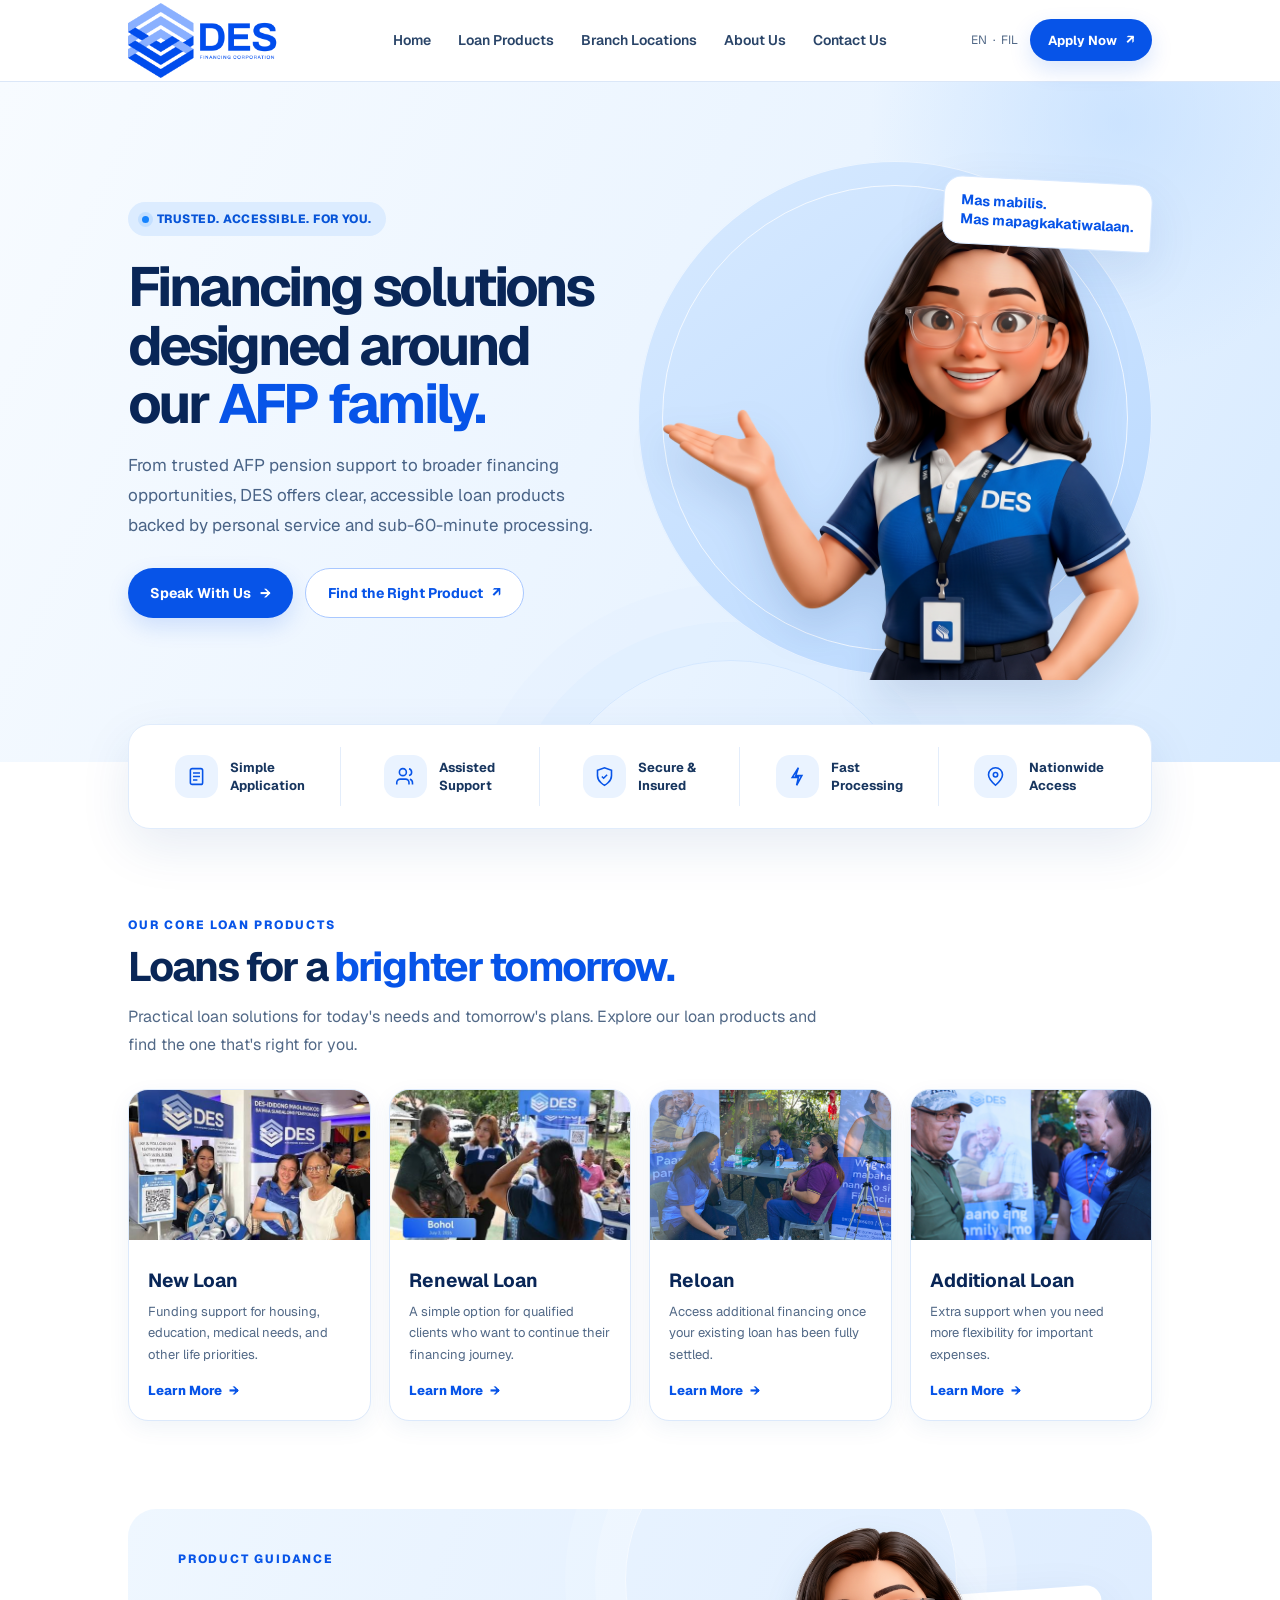
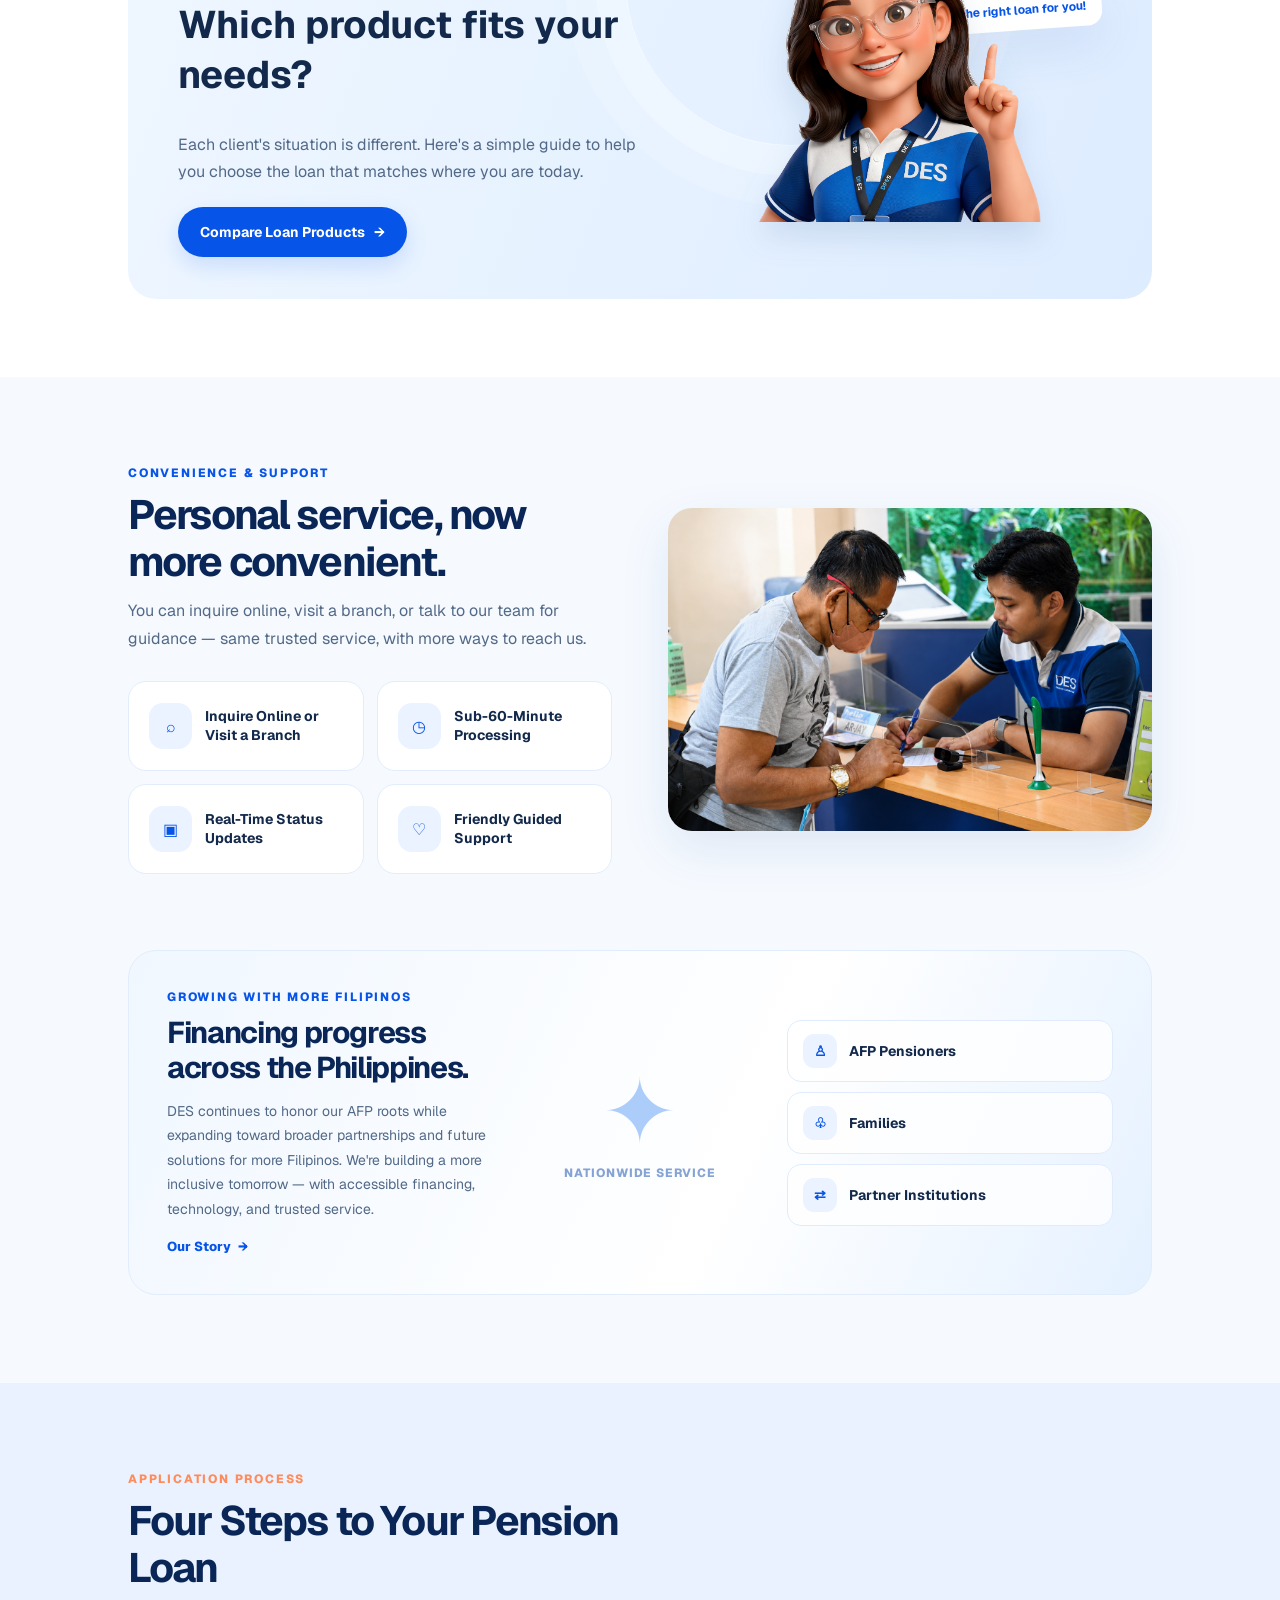
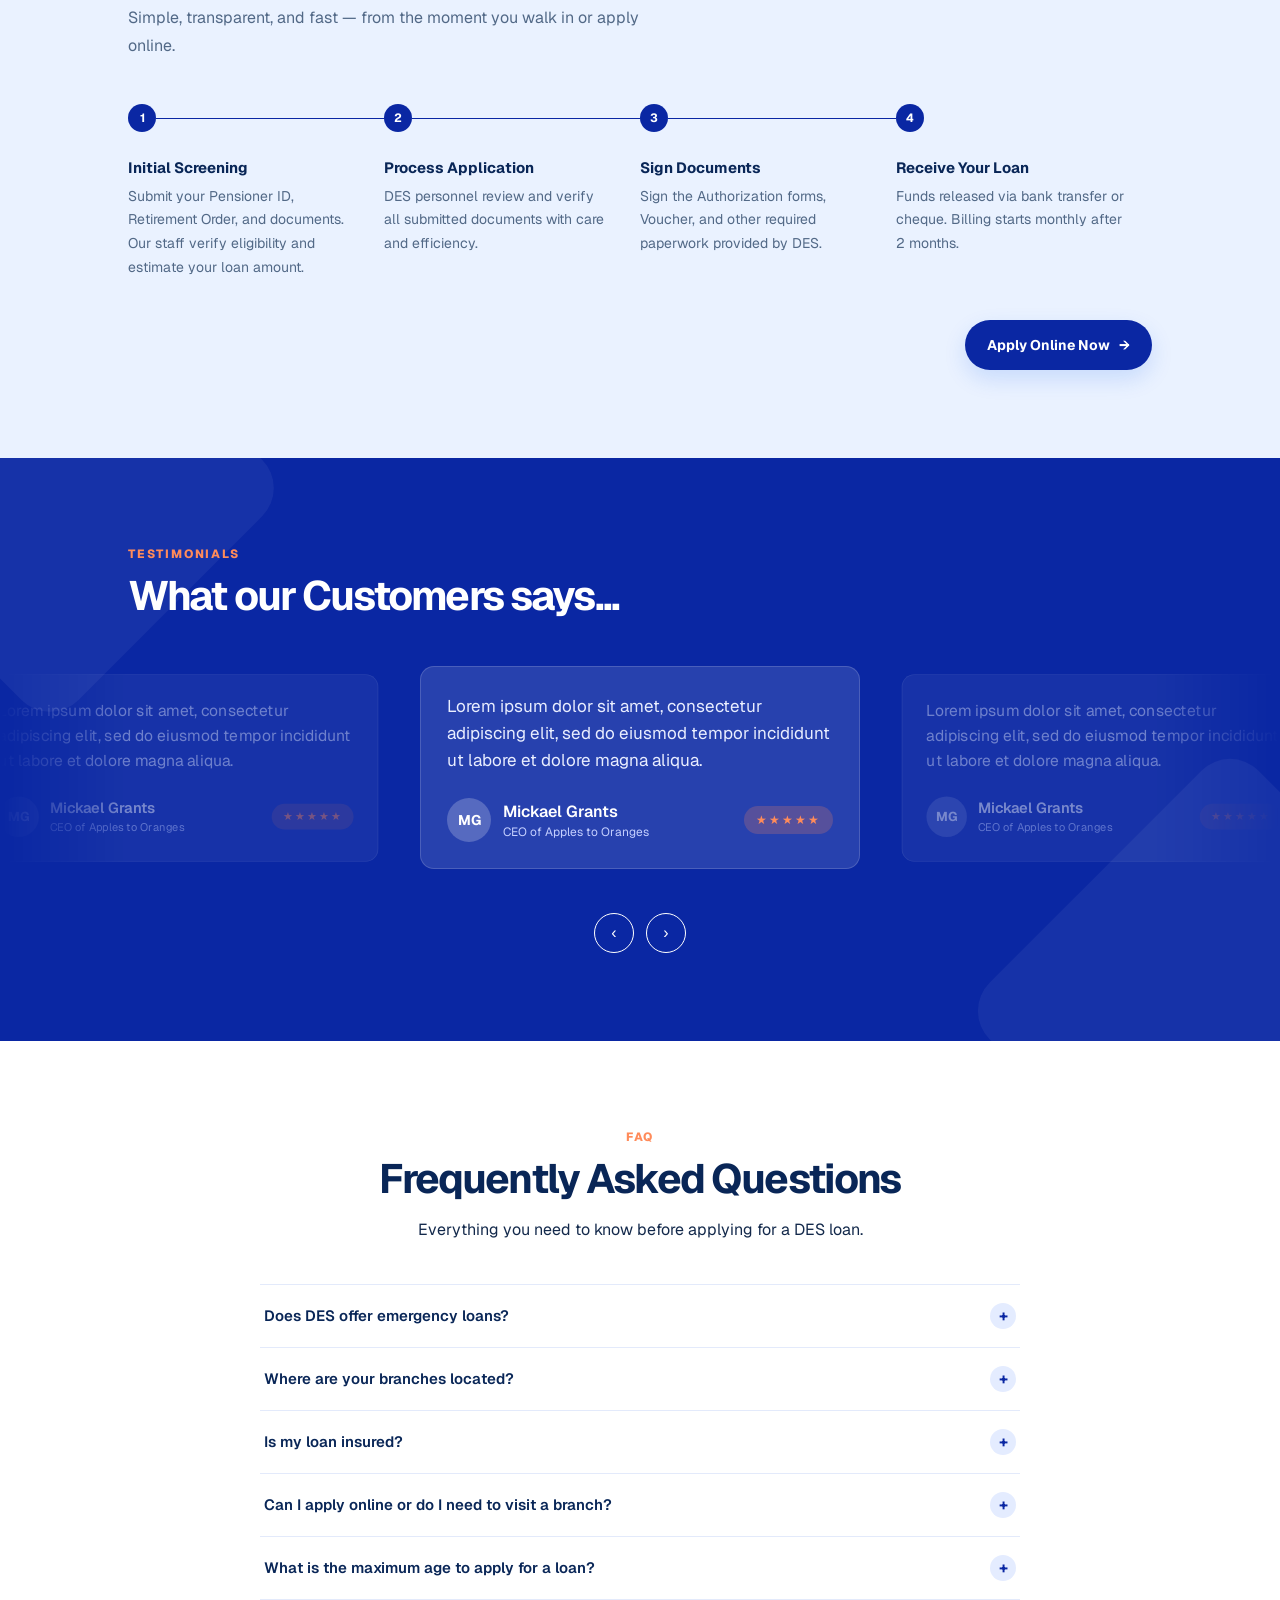
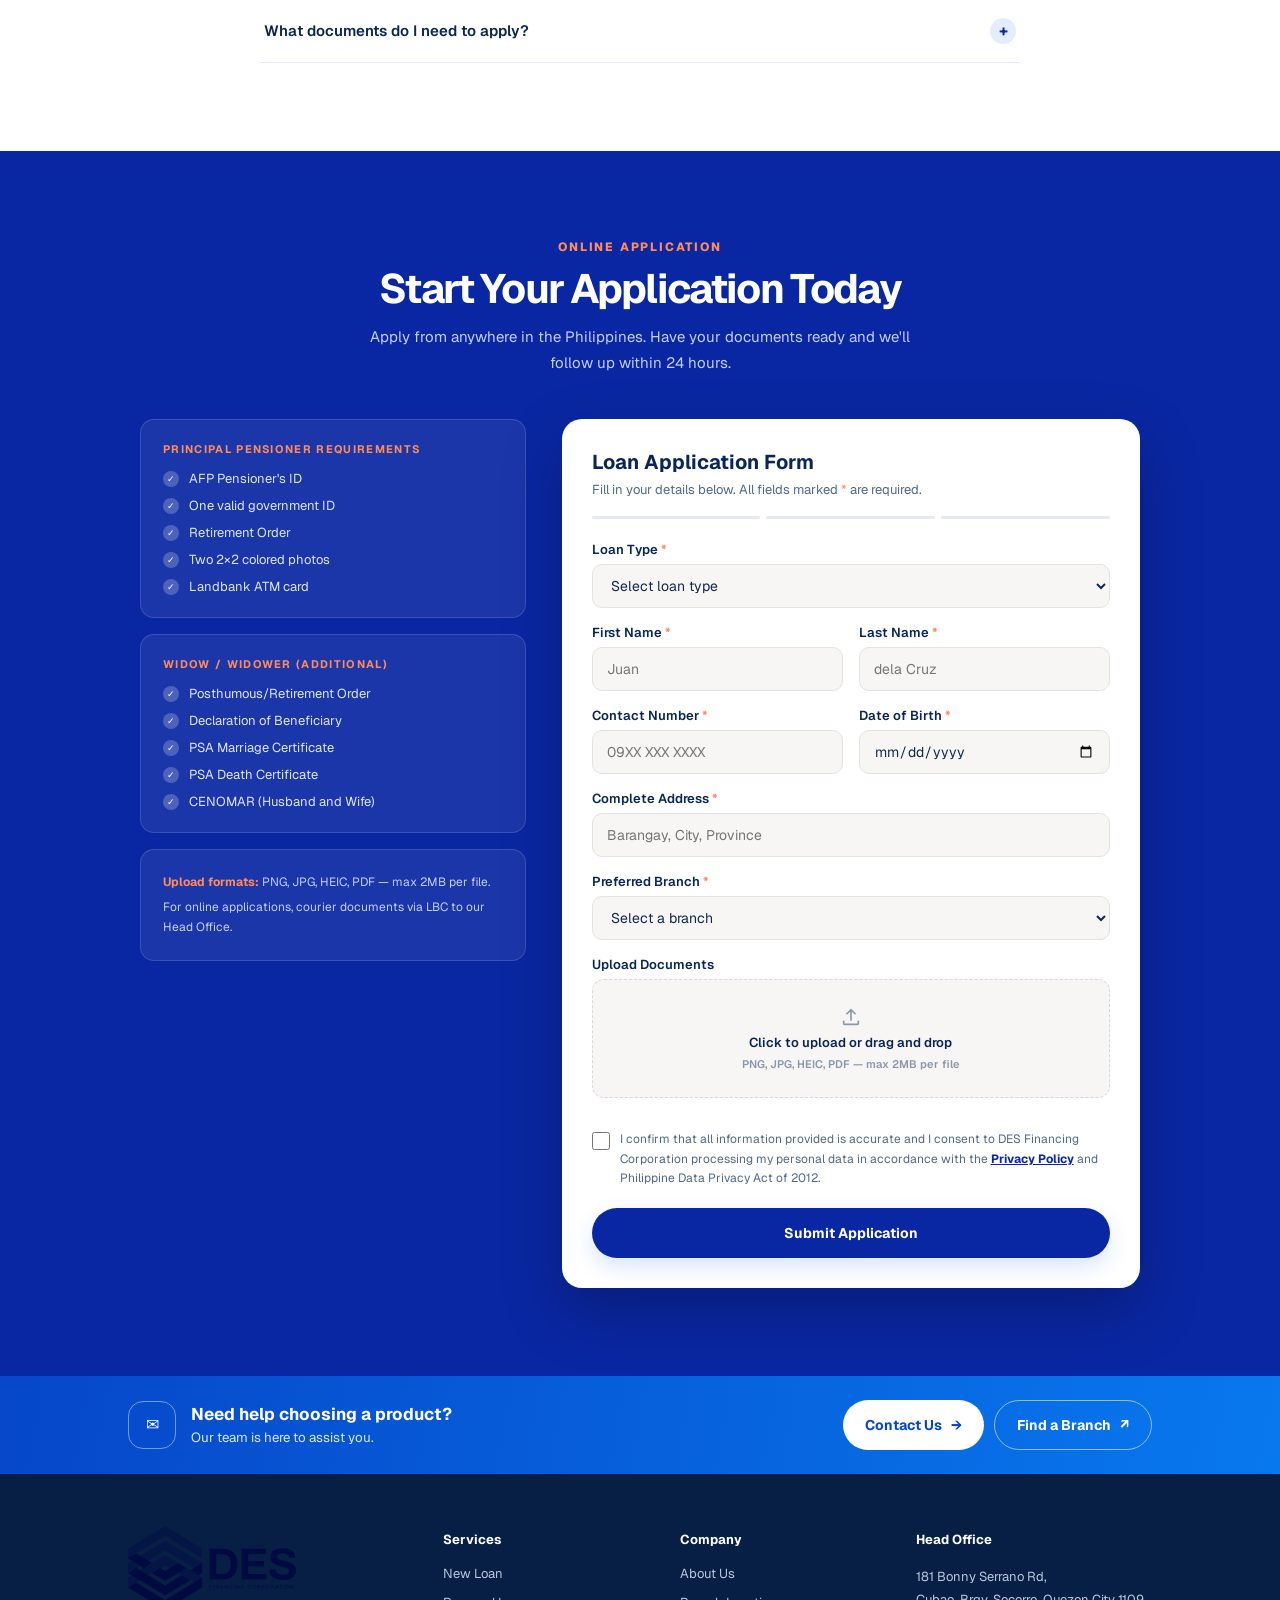
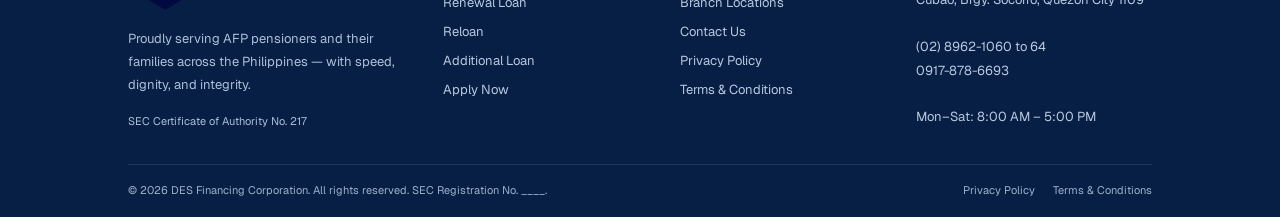
==== commit 614bf609: "back the css" ====
--- a/index.html
+++ b/index.html
@@ -11,8 +11,1947 @@
   <link rel="preconnect" href="https://fonts.googleapis.com">
   <link rel="preconnect" href="https://fonts.gstatic.com" crossorigin>
   <link href="https://fonts.googleapis.com/css2?family=Geist:wght@400;500;600;700;800&family=Poppins:wght@400;500;600;700;800&display=swap" rel="stylesheet">
-  <link rel="stylesheet" href="style.css">
-  
+
+  <style>
+    /* ==========================================================================
+       1. TOKENS & RESET
+       ========================================================================== */
+    :root {
+      --blue: #0754e8;
+      --blue2: #2e8cff;
+      --navy: #092657;
+      --ink: #13294b;
+      --muted: #526987;
+      --pale: #edf5ff;
+      --line: #dce9fb;
+      --white: #fff;
+      --royal: #0a27a3;
+      --orange: #ff8b5a;
+      --radius: 24px;
+      --shadow: 0 18px 50px rgba(15, 70, 150, .10);
+
+      /* Page content width (80% of the viewport on desktop) */
+      --page-width: 80%;
+    }
+
+    * {
+      box-sizing: border-box;
+    }
+
+    html {
+      scroll-behavior: smooth;
+      scroll-padding-top: 90px;
+    }
+
+    body {
+      margin: 0;
+      font-family: 'Geist', 'Poppins', sans-serif;
+      color: var(--ink);
+      background: #fff;
+    }
+
+    a {
+      color: inherit;
+      text-decoration: none;
+    }
+
+    a,
+    button {
+      -webkit-tap-highlight-color: transparent;
+    }
+
+    a:focus-visible,
+    button:focus-visible {
+      outline: 3px solid #ffbf47;
+      outline-offset: 4px;
+    }
+
+    .container {
+      width: var(--page-width);
+      margin: auto;
+    }
+
+    .accent {
+      color: var(--blue);
+    }
+
+
+    /* ==========================================================================
+       2. BUTTONS
+       ========================================================================== */
+    .btn {
+      display: inline-flex;
+      align-items: center;
+      justify-content: center;
+      gap: 9px;
+      min-height: 50px;
+      padding: 0 22px;
+      border: 0;
+      border-radius: 999px;
+      background: var(--blue);
+      color: white;
+      font-family: inherit;
+      font-size: 14px;
+      font-weight: 700;
+      box-shadow: 0 9px 22px #0754e826;
+      cursor: pointer;
+      transition: transform .2s, box-shadow .2s, background .2s;
+    }
+
+    .btn:hover {
+      transform: translateY(-2px);
+      box-shadow: 0 13px 26px #0754e83b;
+      background: #003fbd;
+    }
+
+    .btn.outline {
+      background: white;
+      color: var(--blue);
+      border: 1px solid #a9c8ff;
+      box-shadow: none;
+    }
+
+    .btn.small {
+      min-height: 42px;
+      padding: 0 18px;
+      font-size: 13px;
+    }
+
+    .text-link {
+      display: inline-flex;
+      align-items: center;
+      gap: 7px;
+      color: var(--blue);
+      font-size: 13px;
+      font-weight: 800;
+    }
+
+    .text-link span {
+      transition: transform .2s;
+    }
+
+    .text-link:hover span {
+      transform: translateX(4px);
+    }
+
+
+    /* ==========================================================================
+       3. HEADER / NAVIGATION
+       ========================================================================== */
+    .topbar {
+      position: sticky;
+      top: 0;
+      z-index: 20;
+      display: flex;
+      align-items: center;
+      height: 82px;
+      background: rgba(255, 255, 255, .94);
+      border-bottom: 1px solid rgba(210, 226, 247, .8);
+      backdrop-filter: blur(16px);
+    }
+
+    .topbar .container {
+      display: flex;
+      align-items: center;
+      justify-content: space-between;
+      gap: 18px;
+    }
+
+    .brand {
+      display: flex;
+      align-items: center;
+      gap: 10px;
+      min-width: 180px;
+    }
+
+    .brand img {
+      display: block;
+      width: 150px;
+      height: auto;
+      mix-blend-mode: multiply;
+    }
+
+    .nav {
+      display: flex;
+      align-items: center;
+      gap: 27px;
+      font-size: 14px;
+      font-weight: 600;
+      color: #294468;
+    }
+
+    .nav a {
+      padding: 12px 0;
+      transition: color .2s;
+    }
+
+    .nav a:hover {
+      color: var(--blue);
+    }
+
+    .nav-actions {
+      display: flex;
+      align-items: center;
+      gap: 12px;
+    }
+
+    .lang {
+      font-size: 12px;
+      color: var(--muted);
+      white-space: nowrap;
+    }
+
+    .menu-toggle {
+      display: none;
+      padding: 10px;
+      border: 0;
+      border-radius: 12px;
+      background: #edf4ff;
+      color: var(--navy);
+    }
+
+
+    /* ==========================================================================
+       4. HERO
+       ========================================================================== */
+    .hero {
+      position: relative;
+      display: flex;
+      align-items: center;
+      min-height: 530px;
+      overflow: hidden;
+      background: linear-gradient(115deg, #f7fbff 0%, #eaf4ff 56%, #d7eaff 100%);
+    }
+
+    .hero::before,
+    .hero::after {
+      content: "";
+      position: absolute;
+      border-radius: 50%;
+      pointer-events: none;
+    }
+
+    .hero::before {
+      top: -220px;
+      right: -100px;
+      width: 520px;
+      height: 520px;
+      background: radial-gradient(circle, #b7d8ff88, transparent 68%);
+    }
+
+    .hero::after {
+      right: 28%;
+      bottom: -280px;
+      width: 380px;
+      height: 380px;
+      border: 1px solid #b7d8ff66;
+      box-shadow: 0 0 0 38px #d9eaff55, 0 0 0 76px #d9eaff33;
+    }
+
+    .hero-grid {
+      position: relative;
+      z-index: 1;
+      display: grid;
+      grid-template-columns: 1fr 1.05fr;
+      align-items: center;
+      gap: 20px;
+      padding: 58px 0 82px;
+    }
+
+    .eyebrow {
+      display: inline-flex;
+      align-items: center;
+      gap: 8px;
+      padding: 9px 14px;
+      border-radius: 999px;
+      background: #dcecff;
+      color: #0754d8;
+      font-size: 12px;
+      font-weight: 800;
+      letter-spacing: .04em;
+      text-transform: uppercase;
+    }
+
+    .eyebrow .dot {
+      width: 7px;
+      height: 7px;
+      border-radius: 50%;
+      background: #1684ff;
+      box-shadow: 0 0 0 4px #1684ff1f;
+    }
+
+    .hero h1 {
+      max-width: 620px;
+      margin: 22px 0 18px;
+      font-size: clamp(38px, 4.3vw, 60px);
+      line-height: 1.06;
+      letter-spacing: -.055em;
+      color: var(--navy);
+    }
+
+    .hero h1 span {
+      color: var(--blue);
+    }
+
+    .hero p {
+      max-width: 555px;
+      margin: 0 0 27px;
+      font-size: 17px;
+      line-height: 1.75;
+      color: #496386;
+    }
+
+    .hero-cta {
+      display: flex;
+      flex-wrap: wrap;
+      gap: 12px;
+    }
+
+    /* Hero model (modelV1.png) */
+    .hero-art {
+      position: relative;
+      display: flex;
+      align-items: flex-end;
+      justify-content: center;
+      min-height: 540px;
+    }
+
+    .hero-halo {
+      position: absolute;
+      bottom: 5px;
+      width: min(100%, 520px);
+      aspect-ratio: 1;
+      border-radius: 50%;
+      background: linear-gradient(145deg, #d8eaff, #b8d8ff);
+      box-shadow: inset 0 0 0 1px #fff9;
+    }
+
+    .hero-halo::after {
+      content: "";
+      position: absolute;
+      inset: 24px;
+      border-radius: 50%;
+      border: 1px solid #ffffffbd;
+    }
+
+    .mascot {
+      position: relative;
+      z-index: 2;
+      width: auto;
+      max-width: 100%;
+      max-height: 620px;
+      object-fit: contain;
+      filter: drop-shadow(0 20px 20px #103b7524);
+    }
+
+    .speech {
+      position: absolute;
+      z-index: 3;
+      right: 0;
+      top: 40px;
+      padding: 14px 17px;
+      border: 1px solid #d8e9ff;
+      border-radius: 18px 18px 4px 18px;
+      background: white;
+      color: var(--blue);
+      font-size: 14px;
+      font-weight: 700;
+      line-height: 1.35;
+      box-shadow: var(--shadow);
+      transform: rotate(3deg);
+    }
+
+
+    /* ==========================================================================
+       5. FEATURE STRIP
+       ========================================================================== */
+    .feature-wrap {
+      position: relative;
+      z-index: 4;
+      margin-top: -38px;
+    }
+
+    .features {
+      display: grid;
+      grid-template-columns: repeat(5, 1fr);
+      padding: 22px 12px;
+      border: 1px solid #e0ecfc;
+      border-radius: 22px;
+      background: #fff;
+      box-shadow: var(--shadow);
+    }
+
+    .feature {
+      display: flex;
+      align-items: center;
+      justify-content: center;
+      gap: 12px;
+      padding: 8px 13px;
+      border-right: 1px solid #e3edfb;
+    }
+
+    .feature:last-child {
+      border: 0;
+    }
+
+    .feature strong {
+      font-size: 13px;
+      line-height: 1.35;
+      color: #18365f;
+    }
+
+    .feature-icon {
+      display: grid;
+      place-items: center;
+      flex: 0 0 43px;
+      width: 43px;
+      height: 43px;
+      border-radius: 14px;
+      background: #eaf3ff;
+      color: var(--blue);
+    }
+
+    .feature-icon svg {
+      width: 21px;
+      height: 21px;
+    }
+
+
+    /* ==========================================================================
+       6. SHARED SECTION STYLES
+       ========================================================================== */
+    .section {
+      padding: 88px 0;
+    }
+
+    .section-head {
+      max-width: 690px;
+      margin-bottom: 30px;
+    }
+
+    .section h2 {
+      margin: 0 0 12px;
+      font-size: clamp(29px, 3.2vw, 43px);
+      line-height: 1.14;
+      letter-spacing: -.045em;
+      color: var(--navy);
+    }
+
+    .section-head p,
+    .copy p {
+      margin: 0;
+      font-size: 16px;
+      line-height: 1.75;
+      color: var(--muted);
+    }
+
+    .kicker {
+      margin-bottom: 11px;
+      font-size: 12px;
+      font-weight: 800;
+      letter-spacing: .15em;
+      text-transform: uppercase;
+      color: var(--blue);
+    }
+
+
+    /* ==========================================================================
+       7. LOAN PRODUCTS
+       ========================================================================== */
+    .loan-grid {
+      display: grid;
+      grid-template-columns: repeat(4, 1fr);
+      gap: 18px;
+    }
+
+    .loan-card {
+      overflow: hidden;
+      border: 1px solid var(--line);
+      border-radius: 20px;
+      background: white;
+      box-shadow: 0 7px 22px #0a4b9710;
+      transition: transform .25s, box-shadow .25s;
+    }
+
+    .loan-card:hover {
+      transform: translateY(-7px);
+      box-shadow: 0 20px 42px #0a4b971c;
+    }
+
+    .loan-img {
+      position: relative;
+      height: 150px;
+      overflow: hidden;
+      background: #eaf3ff;
+    }
+
+    .loan-img img {
+      width: 100%;
+      height: 100%;
+      object-fit: cover;
+      transition: transform .5s;
+    }
+
+    .loan-card:hover .loan-img img {
+      transform: scale(1.06);
+    }
+
+    .loan-symbol {
+      position: absolute;
+      left: 18px;
+      bottom: -18px;
+      display: grid;
+      place-items: center;
+      width: 43px;
+      height: 43px;
+      border: 3px solid white;
+      border-radius: 14px;
+      background: var(--blue);
+      color: white;
+    }
+
+    .loan-body {
+      padding: 28px 19px 20px;
+    }
+
+    .loan-body h3 {
+      margin: 0 0 8px;
+      font-size: 19px;
+      color: var(--navy);
+    }
+
+    .loan-body p {
+      min-height: 64px;
+      margin: 0 0 14px;
+      font-size: 13px;
+      line-height: 1.65;
+      color: var(--muted);
+    }
+
+
+    /* ==========================================================================
+       8. PRODUCT GUIDANCE (modelV2.png)
+       ========================================================================== */
+    .guidance {
+      padding: 0 0 78px;
+    }
+
+    .guidance-card {
+      position: relative;
+      display: grid;
+      grid-template-columns: 1fr .8fr;
+      align-items: center;
+      min-height: 300px;
+      padding: 42px 50px;
+      overflow: hidden;
+      border-radius: 28px;
+      background: linear-gradient(110deg, #eff7ff, #ddecff);
+    }
+
+    .guidance-card::after {
+      content: "";
+      position: absolute;
+      top: -95px;
+      right: 19%;
+      width: 330px;
+      height: 330px;
+      border: 1px solid #fff9;
+      border-radius: 50%;
+      box-shadow: 0 0 0 30px #fff3, 0 0 0 60px #fff2;
+    }
+
+    .guidance-copy {
+      position: relative;
+      z-index: 2;
+      max-width: 470px;
+    }
+
+    .guidance-copy h2 {
+      font-size: clamp(28px, 3vw, 39px);
+    }
+
+    .guidance-copy p {
+      margin: 0 0 22px;
+      line-height: 1.7;
+      color: var(--muted);
+    }
+
+    .guide-visual {
+      position: relative;
+      z-index: 1;
+      display: flex;
+      align-items: flex-end;
+      justify-content: center;
+      height: 235px;
+    }
+
+    .guide-visual img {
+      height: 300px;
+      max-width: 100%;
+      object-fit: contain;
+      object-position: bottom;
+      filter: drop-shadow(0 15px 15px #16477c20);
+    }
+
+    .mini-bubble {
+      position: absolute;
+      top: 5px;
+      right: 0;
+      padding: 12px 16px;
+      border-radius: 15px;
+      background: #fff;
+      color: var(--blue);
+      font-size: 12px;
+      font-weight: 700;
+      box-shadow: var(--shadow);
+      transform: rotate(-4deg);
+    }
+
+
+    /* ==========================================================================
+       9. CONVENIENCE & SUPPORT (ope.png)
+       ========================================================================== */
+    .support {
+      background: #f6faff;
+    }
+
+    .support-grid {
+      display: grid;
+      grid-template-columns: 1fr 1fr;
+      align-items: center;
+      gap: 56px;
+    }
+
+    .support-points {
+      margin-top: 28px;
+      display: grid;
+      grid-template-columns: repeat(2, 1fr);
+      gap: 13px;
+    }
+
+    .support-item {
+      display: flex;
+      align-items: center;
+      gap: 13px;
+      min-height: 90px;
+      padding: 20px;
+      border: 1px solid #e2edfc;
+      border-radius: 18px;
+      background: white;
+    }
+
+    .support-item .feature-icon {
+      width: 46px;
+      height: 46px;
+    }
+
+    .support-item strong {
+      font-size: 14px;
+      line-height: 1.4;
+    }
+
+    /* Real photo (ope.png) */
+    .support-photo img {
+      display: block;
+      width: 100%;
+      height: auto;
+      max-height: 440px;
+      object-fit: cover;
+      border-radius: 24px;
+      box-shadow: var(--shadow);
+    }
+
+
+    /* ==========================================================================
+       10. GROWING WITH MORE FILIPINOS
+       ========================================================================== */
+    .nation-card {
+      display: grid;
+      grid-template-columns: 1fr .75fr 1fr;
+      align-items: center;
+      gap: 25px;
+      margin-top: 76px;
+      padding: 38px;
+      overflow: hidden;
+      border: 1px solid #e1edfc;
+      border-radius: 28px;
+      background: linear-gradient(115deg, #f0f7ff, #fff 60%, #e5f1ff);
+    }
+
+    .nation-card h2 {
+      font-size: 30px;
+    }
+
+    .nation-card p {
+      font-size: 14px;
+      line-height: 1.75;
+      color: var(--muted);
+    }
+
+    .philippines {
+      position: relative;
+      text-align: center;
+      font-size: 90px;
+      line-height: 1;
+      color: #78aef8;
+      opacity: .6;
+    }
+
+    .philippines span {
+      display: block;
+      margin-top: 10px;
+      font-size: 12px;
+      font-weight: 800;
+      letter-spacing: .08em;
+      text-transform: uppercase;
+      color: #3667b7;
+    }
+
+    .audience-list {
+      display: grid;
+      gap: 10px;
+    }
+
+    .audience {
+      display: flex;
+      align-items: center;
+      gap: 12px;
+      padding: 13px 15px;
+      border: 1px solid #e0ecfb;
+      border-radius: 14px;
+      background: #ffffffc9;
+      font-size: 14px;
+      font-weight: 700;
+    }
+
+    .audience b {
+      display: grid;
+      place-items: center;
+      width: 34px;
+      height: 34px;
+      border-radius: 11px;
+      background: #eaf3ff;
+      color: var(--blue);
+    }
+
+
+    /* ==========================================================================
+       11. APPLICATION PROCESS
+       ========================================================================== */
+    .kicker.orange {
+      color: var(--orange);
+    }
+
+    .process {
+      background: #eaf2ff;
+    }
+
+    .process .section-head {
+      max-width: 520px;
+      margin-bottom: 44px;
+    }
+
+    .steps {
+      display: grid;
+      grid-template-columns: repeat(4, 1fr);
+      margin: 0;
+      padding: 0;
+      list-style: none;
+    }
+
+    .step {
+      position: relative;
+      padding-right: 28px;
+    }
+
+    /* Connector line between the numbered circles */
+    .step:not(:last-child)::before {
+      content: "";
+      position: absolute;
+      top: 14px;
+      left: 28px;
+      right: 0;
+      height: 1px;
+      background: var(--royal);
+    }
+
+    .step-num {
+      position: relative;
+      z-index: 1;
+      display: grid;
+      place-items: center;
+      width: 28px;
+      height: 28px;
+      margin-bottom: 26px;
+      border-radius: 50%;
+      background: var(--royal);
+      color: #fff;
+      font-size: 12px;
+      font-weight: 700;
+    }
+
+    .step h3 {
+      margin: 0 0 8px;
+      font-size: 15px;
+      color: var(--navy);
+    }
+
+    .step p {
+      margin: 0;
+      font-size: 14px;
+      line-height: 1.7;
+      color: var(--muted);
+    }
+
+    .process-cta {
+      display: flex;
+      justify-content: flex-end;
+      margin-top: 40px;
+    }
+
+    .btn.royal {
+      background: var(--royal);
+    }
+
+    .btn.royal:hover {
+      background: #061a78;
+    }
+
+
+    /* ==========================================================================
+       12. TESTIMONIALS
+       ========================================================================== */
+    .testimonials {
+      position: relative;
+      overflow: hidden;
+      background: var(--royal);
+      color: #fff;
+    }
+
+    /* Soft decorative shapes */
+    .testimonials::before,
+    .testimonials::after {
+      content: "";
+      position: absolute;
+      border-radius: 40px;
+      background: rgba(255, 255, 255, .05);
+      transform: rotate(45deg);
+      pointer-events: none;
+    }
+
+    .testimonials::before {
+      top: -140px;
+      left: -120px;
+      width: 340px;
+      height: 340px;
+    }
+
+    .testimonials::after {
+      right: -140px;
+      bottom: -160px;
+      width: 380px;
+      height: 380px;
+    }
+
+    .testimonials .container {
+      position: relative;
+      z-index: 1;
+    }
+
+    .testimonials h2 {
+      color: #fff;
+    }
+
+    .t-viewport {
+      position: relative;
+      z-index: 1;
+      margin-top: 46px;
+      overflow: hidden;
+      -webkit-mask-image: linear-gradient(90deg, transparent, #000 10%, #000 90%, transparent);
+      mask-image: linear-gradient(90deg, transparent, #000 10%, #000 90%, transparent);
+    }
+
+    .t-track {
+      position: relative;
+      display: flex;
+      gap: 24px;
+      transition: transform .5s ease;
+    }
+
+    .t-card {
+      flex: 0 0 min(440px, 78vw);
+      padding: 26px;
+      border: 1px solid rgba(255, 255, 255, .16);
+      border-radius: 14px;
+      background: rgba(255, 255, 255, .12);
+      opacity: .45;
+      transform: scale(.92);
+      transition: opacity .5s ease, transform .5s ease;
+    }
+
+    .t-card.is-active {
+      opacity: 1;
+      transform: scale(1);
+    }
+
+    .t-card p {
+      margin: 0 0 24px;
+      font-size: 17px;
+      line-height: 1.6;
+      color: #e9eeff;
+    }
+
+    .t-foot {
+      display: flex;
+      align-items: center;
+      justify-content: space-between;
+      gap: 14px;
+    }
+
+    .t-author {
+      display: flex;
+      align-items: center;
+      gap: 12px;
+    }
+
+    .t-avatar {
+      display: grid;
+      place-items: center;
+      flex: 0 0 44px;
+      width: 44px;
+      height: 44px;
+      border-radius: 50%;
+      background: rgba(255, 255, 255, .22);
+      font-size: 14px;
+      font-weight: 700;
+    }
+
+    .t-author strong {
+      display: block;
+      font-size: 16px;
+      font-weight: 600;
+    }
+
+    .t-author small {
+      display: block;
+      margin-top: 2px;
+      font-size: 12px;
+      color: #c5d0ff;
+    }
+
+    .t-stars {
+      padding: 6px 12px;
+      border-radius: 999px;
+      background: rgba(255, 139, 90, .22);
+      color: var(--orange);
+      font-size: 12px;
+      letter-spacing: 2px;
+      white-space: nowrap;
+    }
+
+    .t-controls {
+      position: relative;
+      z-index: 1;
+      display: flex;
+      justify-content: center;
+      gap: 12px;
+      margin-top: 44px;
+    }
+
+    .t-btn {
+      display: grid;
+      place-items: center;
+      width: 40px;
+      height: 40px;
+      border: 1px solid #fff;
+      border-radius: 50%;
+      background: transparent;
+      color: #fff;
+      font-size: 16px;
+      cursor: pointer;
+      transition: background .2s;
+    }
+
+    .t-btn:hover {
+      background: rgba(255, 255, 255, .16);
+    }
+
+
+    /* ==========================================================================
+       13. FAQ
+       ========================================================================== */
+    .faq-head {
+      max-width: 620px;
+      margin: 0 auto 44px;
+      text-align: center;
+    }
+
+    .faq-list {
+      max-width: 760px;
+      margin: 0 auto;
+      border-top: 1px solid #e3eafb;
+    }
+
+    .faq-item {
+      border-bottom: 1px solid #e3eafb;
+    }
+
+    .faq-item summary {
+      display: flex;
+      align-items: center;
+      justify-content: space-between;
+      gap: 20px;
+      padding: 18px 4px;
+      font-size: 15px;
+      font-weight: 600;
+      color: var(--navy);
+      list-style: none;
+      cursor: pointer;
+    }
+
+    .faq-item summary::-webkit-details-marker {
+      display: none;
+    }
+
+    .faq-item summary::after {
+      content: "+";
+      display: grid;
+      place-items: center;
+      flex: 0 0 26px;
+      width: 26px;
+      height: 26px;
+      border-radius: 50%;
+      background: #e4ecff;
+      color: var(--royal);
+      font-size: 16px;
+      font-weight: 700;
+      line-height: 1;
+    }
+
+    .faq-item[open] summary::after {
+      content: "\2212";
+    }
+
+    .faq-item p {
+      margin: 0;
+      padding: 0 48px 20px 4px;
+      font-size: 14px;
+      line-height: 1.75;
+      color: var(--muted);
+    }
+
+    .faq-item p a {
+      color: var(--blue);
+      font-weight: 700;
+    }
+
+
+    /* ==========================================================================
+       14. ONLINE APPLICATION
+       ========================================================================== */
+    .apply {
+      background: var(--royal);
+      color: #fff;
+    }
+
+    .apply-head {
+      max-width: 560px;
+      margin: 0 auto 44px;
+      text-align: center;
+    }
+
+    .apply-head h2 {
+      color: #fff;
+    }
+
+    .apply-head p {
+      margin: 0;
+      font-size: 15px;
+      line-height: 1.7;
+      color: #c5d0ff;
+    }
+
+    .apply-grid {
+      display: grid;
+      grid-template-columns: .8fr 1.2fr;
+      align-items: start;
+      gap: 36px;
+      max-width: 1000px;
+      margin: 0 auto;
+    }
+
+    /* Requirements (left column) */
+    .req-card {
+      margin-bottom: 16px;
+      padding: 22px;
+      border: 1px solid rgba(255, 255, 255, .14);
+      border-radius: 14px;
+      background: rgba(255, 255, 255, .07);
+    }
+
+    .req-card h3 {
+      margin: 0 0 14px;
+      font-size: 11px;
+      letter-spacing: .12em;
+      text-transform: uppercase;
+      color: var(--orange);
+    }
+
+    .req-card ul {
+      display: grid;
+      gap: 10px;
+      margin: 0;
+      padding: 0;
+      list-style: none;
+    }
+
+    .req-card li {
+      display: flex;
+      align-items: center;
+      gap: 10px;
+      font-size: 13px;
+      color: #dfe6ff;
+    }
+
+    .req-card li::before {
+      content: "\2713";
+      display: grid;
+      place-items: center;
+      flex: 0 0 16px;
+      height: 16px;
+      border-radius: 50%;
+      background: rgba(255, 255, 255, .22);
+      font-size: 9px;
+      color: #fff;
+    }
+
+    .req-note p {
+      margin: 0;
+      font-size: 12px;
+      line-height: 1.7;
+      color: #c5d0ff;
+    }
+
+    .req-note p + p {
+      margin-top: 4px;
+    }
+
+    .req-note strong {
+      color: var(--orange);
+    }
+
+    /* Form card (right column) */
+    .form-card {
+      padding: 30px;
+      border-radius: 20px;
+      background: #fff;
+      color: var(--ink);
+      box-shadow: 0 24px 60px rgba(0, 0, 0, .25);
+    }
+
+    .form-card h3 {
+      margin: 0 0 6px;
+      font-size: 20px;
+      color: var(--navy);
+    }
+
+    .form-sub {
+      margin: 0 0 18px;
+      font-size: 13px;
+      color: var(--muted);
+    }
+
+    .req {
+      color: var(--orange);
+    }
+
+    .form-progress {
+      display: grid;
+      grid-template-columns: repeat(3, 1fr);
+      gap: 6px;
+      margin-bottom: 22px;
+    }
+
+    .form-progress span {
+      height: 3px;
+      border-radius: 2px;
+      background: #e6e9f2;
+      transition: background .3s;
+    }
+
+    .form-progress span.done {
+      background: var(--orange);
+    }
+
+    .field {
+      display: grid;
+      gap: 6px;
+      margin-bottom: 16px;
+    }
+
+    .field > label,
+    .field > .label {
+      font-size: 13px;
+      font-weight: 600;
+      color: var(--navy);
+    }
+
+    .field input[type="text"],
+    .field input[type="tel"],
+    .field input[type="date"],
+    .field select {
+      width: 100%;
+      height: 44px;
+      padding: 0 14px;
+      border: 1px solid #e5e3df;
+      border-radius: 10px;
+      background: #f7f6f4;
+      font-family: inherit;
+      font-size: 14px;
+      color: var(--ink);
+    }
+
+    .field input:focus,
+    .field select:focus {
+      outline: 2px solid var(--blue);
+      outline-offset: 1px;
+      background: #fff;
+    }
+
+    .field-row {
+      display: grid;
+      grid-template-columns: 1fr 1fr;
+      gap: 16px;
+    }
+
+    .field-error {
+      display: none;
+      font-size: 12px;
+      color: #d12f36;
+    }
+
+    .field.invalid input,
+    .field.invalid select {
+      border-color: #d12f36;
+    }
+
+    .field.invalid .field-error {
+      display: block;
+    }
+
+    /* Upload */
+    .dropzone {
+      display: grid;
+      justify-items: center;
+      gap: 6px;
+      padding: 26px 16px;
+      border: 1.5px dashed #d6d9e3;
+      border-radius: 12px;
+      background: #f7f6f4;
+      text-align: center;
+      font-size: 13px;
+      color: var(--muted);
+      cursor: pointer;
+      transition: border-color .2s, background .2s;
+    }
+
+    .dropzone:hover,
+    .dropzone.dragover {
+      border-color: var(--blue);
+      background: #eef4ff;
+    }
+
+    .dropzone:focus-within {
+      outline: 2px solid var(--blue);
+      outline-offset: 2px;
+    }
+
+    .dropzone small {
+      font-size: 11px;
+      color: #8a97ad;
+    }
+
+    .dropzone svg {
+      width: 22px;
+      height: 22px;
+      color: #8a97ad;
+    }
+
+    .sr-only {
+      position: absolute;
+      width: 1px;
+      height: 1px;
+      overflow: hidden;
+      clip: rect(0 0 0 0);
+      white-space: nowrap;
+    }
+
+    .file-list {
+      display: grid;
+      gap: 6px;
+      margin: 10px 0 0;
+      padding: 0;
+      list-style: none;
+    }
+
+    .file-list li {
+      display: flex;
+      align-items: center;
+      justify-content: space-between;
+      gap: 10px;
+      padding: 8px 12px;
+      border-radius: 8px;
+      background: #eef4ff;
+      font-size: 12px;
+      color: var(--navy);
+    }
+
+    .file-list button {
+      border: 0;
+      background: none;
+      font-size: 12px;
+      font-weight: 700;
+      color: #d12f36;
+      cursor: pointer;
+    }
+
+    /* Consent & submit */
+    .consent {
+      display: flex;
+      align-items: flex-start;
+      gap: 10px;
+      margin: 6px 0 20px;
+      font-size: 12px;
+      line-height: 1.6;
+      color: var(--muted);
+    }
+
+    .consent input {
+      flex: 0 0 18px;
+      width: 18px;
+      height: 18px;
+      margin: 2px 0 0;
+      accent-color: var(--royal);
+    }
+
+    .consent a {
+      font-weight: 700;
+      text-decoration: underline;
+      color: var(--royal);
+    }
+
+    .consent-wrap.invalid .field-error {
+      display: block;
+      margin: -12px 0 14px 28px;
+    }
+
+    .btn.block {
+      width: 100%;
+    }
+
+    .form-success {
+      display: none;
+      padding: 40px 10px;
+      text-align: center;
+    }
+
+    .form-success h3 {
+      margin-bottom: 10px;
+    }
+
+    .form-success p {
+      margin: 0;
+      font-size: 14px;
+      line-height: 1.7;
+      color: var(--muted);
+    }
+
+    .form-card.is-sent form {
+      display: none;
+    }
+
+    .form-card.is-sent .form-success {
+      display: block;
+    }
+
+
+    /* ==========================================================================
+       15. HELP BAND
+       ========================================================================== */
+    .help-band {
+      padding: 24px 0;
+      background: linear-gradient(100deg, #0647c9, #0878ee);
+      color: white;
+    }
+
+    .help-row {
+      display: flex;
+      align-items: center;
+      justify-content: space-between;
+      gap: 24px;
+    }
+
+    .help-title {
+      display: flex;
+      align-items: center;
+      gap: 15px;
+    }
+
+    .help-title strong {
+      display: block;
+      font-size: 17px;
+    }
+
+    .help-title small {
+      display: block;
+      margin-top: 4px;
+      color: #d9eaff;
+    }
+
+    .help-icon {
+      display: grid;
+      place-items: center;
+      width: 48px;
+      height: 48px;
+      border: 1px solid #ffffff70;
+      border-radius: 15px;
+    }
+
+    .help-actions {
+      display: flex;
+      flex-wrap: wrap;
+      gap: 10px;
+    }
+
+    .help-band .btn {
+      background: white;
+      color: #0647c9;
+      box-shadow: none;
+    }
+
+    .help-band .btn.outline {
+      background: transparent;
+      color: white;
+      border-color: #ffffff8c;
+    }
+
+
+    /* ==========================================================================
+       16. FOOTER
+       ========================================================================== */
+    .footer {
+      padding: 52px 0 20px;
+      background: #071f45;
+      color: #d9e6fa;
+    }
+
+    .footer-grid {
+      display: grid;
+      grid-template-columns: 1.4fr 1fr 1fr 1.2fr;
+      gap: 40px;
+    }
+
+    .footer .brand img {
+      width: 170px;
+      border-radius: 5px;
+      background: white;
+    }
+
+    .footer-about p {
+      max-width: 280px;
+      margin: 18px 0;
+      font-size: 13px;
+      line-height: 1.75;
+      color: #aebfda;
+    }
+
+    .sec-note {
+      font-size: 11px;
+      color: #aebfda;
+    }
+
+    .footer h4 {
+      margin: 5px 0 17px;
+      font-size: 13px;
+      color: #fff;
+    }
+
+    .footer-links {
+      display: grid;
+      gap: 12px;
+      font-size: 13px;
+      color: #b8c8df;
+    }
+
+    .footer-links a:hover {
+      color: white;
+    }
+
+    .footer address {
+      font-style: normal;
+      font-size: 13px;
+      line-height: 1.8;
+      color: #b8c8df;
+    }
+
+    .footer-bottom {
+      display: flex;
+      justify-content: space-between;
+      gap: 15px;
+      margin-top: 35px;
+      padding-top: 18px;
+      border-top: 1px solid #ffffff1c;
+      font-size: 11px;
+      color: #9eb1ce;
+    }
+
+    .footer-bottom a {
+      margin-left: 15px;
+    }
+
+
+    /* ==========================================================================
+       17. SCROLL REVEAL
+       ========================================================================== */
+    .reveal {
+      opacity: 0;
+      transform: translateY(22px);
+      transition: opacity .7s ease, transform .7s ease;
+    }
+
+    .reveal.visible {
+      opacity: 1;
+      transform: translateY(0);
+    }
+
+    @media (prefers-reduced-motion: reduce) {
+
+      *,
+      *::before,
+      *::after {
+        scroll-behavior: auto !important;
+        animation: none !important;
+        transition: none !important;
+      }
+
+      .reveal {
+        opacity: 1;
+        transform: none;
+      }
+    }
+
+
+    /* ==========================================================================
+       18. RESPONSIVE
+       ========================================================================== */
+
+    /* ---- Tablet (<= 1000px) ---- */
+    @media (max-width: 1000px) {
+      :root {
+        --page-width: 90%;
+      }
+
+      .nav {
+        gap: 14px;
+      }
+
+      .nav a {
+        font-size: 12px;
+      }
+
+      .brand {
+        min-width: 150px;
+      }
+
+      .brand img {
+        width: 135px;
+      }
+
+      .hero-grid {
+        grid-template-columns: 1fr .9fr;
+      }
+
+      .hero-art {
+        min-height: 420px;
+      }
+
+      .mascot {
+        max-height: 470px;
+      }
+
+      .feature {
+        flex-direction: column;
+        gap: 7px;
+        text-align: center;
+      }
+
+      .loan-grid {
+        grid-template-columns: repeat(2, 1fr);
+      }
+
+      .support-grid {
+        gap: 30px;
+      }
+
+      .nation-card {
+        grid-template-columns: 1fr .6fr 1fr;
+        padding: 28px;
+      }
+
+      .footer-grid {
+        gap: 25px;
+      }
+
+      .steps {
+        grid-template-columns: repeat(2, 1fr);
+        gap: 34px 24px;
+      }
+
+      .step:not(:last-child)::before {
+        display: none;
+      }
+
+      .apply-grid {
+        gap: 24px;
+      }
+    }
+
+    /* ---- Mobile (<= 760px) ---- */
+    @media (max-width: 760px) {
+      :root {
+        --page-width: calc(100% - 30px);
+      }
+
+      .section h2 {
+        font-size: 32px;
+      }
+
+      /* Header */
+      .topbar {
+        height: 72px;
+      }
+
+      .brand img {
+        width: 125px;
+      }
+
+      .menu-toggle {
+        display: inline-flex;
+      }
+
+      .nav {
+        display: none;
+        position: absolute;
+        top: 70px;
+        left: 15px;
+        right: 15px;
+        flex-direction: column;
+        align-items: stretch;
+        gap: 0;
+        padding: 15px;
+        border: 1px solid var(--line);
+        border-radius: 18px;
+        background: white;
+        box-shadow: var(--shadow);
+      }
+
+      .nav.open {
+        display: flex;
+      }
+
+      .nav a {
+        padding: 14px;
+        font-size: 15px;
+        border-bottom: 1px solid #edf3fc;
+      }
+
+      .nav a:last-child {
+        border: 0;
+      }
+
+      .nav-actions .lang,
+      .nav-actions > .btn {
+        display: none;
+      }
+
+      /* Hero */
+      .hero {
+        min-height: 0;
+      }
+
+      .hero-grid {
+        grid-template-columns: 1fr;
+        gap: 0;
+        padding: 45px 0 60px;
+      }
+
+      .hero h1 {
+        margin-top: 17px;
+        font-size: clamp(38px, 10vw, 53px);
+      }
+
+      .hero p {
+        font-size: 15px;
+      }
+
+      .hero-art {
+        min-height: 340px;
+        margin-top: 15px;
+      }
+
+      .hero-halo {
+        width: 340px;
+      }
+
+      .mascot {
+        max-height: 400px;
+      }
+
+      .speech {
+        top: 12px;
+        right: 0;
+        font-size: 12px;
+      }
+
+      /* Feature strip */
+      .feature-wrap {
+        margin-top: -22px;
+      }
+
+      .features {
+        grid-template-columns: repeat(2, 1fr);
+        gap: 0;
+        padding: 12px;
+      }
+
+      .feature {
+        flex-direction: row;
+        justify-content: flex-start;
+        padding: 13px 9px;
+        border-right: 0;
+        border-bottom: 1px solid #e3edfb;
+        text-align: left;
+      }
+
+      .feature:last-child {
+        grid-column: 1 / -1;
+        justify-content: center;
+        border-bottom: 0;
+      }
+
+      .feature strong {
+        font-size: 12px;
+      }
+
+      .feature-icon {
+        flex-basis: 38px;
+        width: 38px;
+        height: 38px;
+      }
+
+      /* Sections */
+      .section {
+        padding: 64px 0;
+      }
+
+      .section-head p,
+      .copy p {
+        font-size: 15px;
+      }
+
+      .loan-grid {
+        gap: 12px;
+      }
+
+      .loan-img {
+        height: 115px;
+      }
+
+      .loan-body {
+        padding: 24px 13px 16px;
+      }
+
+      .loan-body h3 {
+        font-size: 16px;
+      }
+
+      .loan-body p {
+        min-height: 95px;
+        font-size: 12px;
+      }
+
+      .guidance {
+        padding-bottom: 55px;
+      }
+
+      .guidance-card {
+        grid-template-columns: 1fr;
+        gap: 8px;
+        padding: 30px 24px 0;
+      }
+
+      .guidance-copy {
+        padding-bottom: 10px;
+      }
+
+      .guide-visual {
+        height: 210px;
+      }
+
+      .guide-visual img {
+        height: 245px;
+      }
+
+      .mini-bubble {
+        top: 12px;
+        right: 0;
+      }
+
+      .support-grid {
+        grid-template-columns: 1fr;
+        gap: 28px;
+      }
+
+      .support-points {
+        gap: 10px;
+      }
+
+      .support-item {
+        flex-direction: column;
+        align-items: flex-start;
+        padding: 14px;
+      }
+
+      .support-item strong {
+        font-size: 13px;
+      }
+
+      .nation-card {
+        grid-template-columns: 1fr;
+        gap: 16px;
+        margin-top: 50px;
+        padding: 25px;
+      }
+
+      .philippines {
+        font-size: 62px;
+      }
+
+      .audience-list {
+        grid-template-columns: 1fr;
+      }
+
+      /* Help band & footer */
+      .help-row {
+        flex-direction: column;
+        align-items: flex-start;
+      }
+
+      .help-actions {
+        width: 100%;
+      }
+
+      .help-actions .btn {
+        flex: 1;
+      }
+
+      .footer-grid {
+        grid-template-columns: repeat(2, 1fr);
+        gap: 30px 20px;
+      }
+
+      .footer-about {
+        grid-column: 1 / -1;
+      }
+
+      .footer-bottom {
+        flex-direction: column;
+      }
+
+      .footer-bottom a {
+        margin-left: 0;
+        margin-right: 15px;
+      }
+
+      /* Process, testimonials, FAQ, application */
+      .steps {
+        grid-template-columns: 1fr;
+      }
+
+      .process-cta {
+        justify-content: stretch;
+      }
+
+      .process-cta .btn {
+        width: 100%;
+      }
+
+      .t-card p {
+        font-size: 15px;
+      }
+
+      .t-foot {
+        flex-wrap: wrap;
+      }
+
+      .faq-item p {
+        padding-right: 4px;
+      }
+
+      .apply-grid {
+        grid-template-columns: 1fr;
+      }
+
+      .form-card {
+        padding: 22px;
+      }
+
+      .field-row {
+        grid-template-columns: 1fr;
+        gap: 0;
+      }
+    }
+
+    /* ---- Small phones (<= 390px) ---- */
+    @media (max-width: 390px) {
+      .hero-cta .btn {
+        width: 100%;
+      }
+
+      .loan-grid {
+        grid-template-columns: 1fr;
+      }
+
+      .loan-img {
+        height: 155px;
+      }
+
+      .loan-body p {
+        min-height: 0;
+      }
+
+      .support-points {
+        grid-template-columns: 1fr;
+      }
+
+      .support-item {
+        flex-direction: row;
+        align-items: center;
+      }
+
+      .nav-actions {
+        gap: 6px;
+      }
+
+      .brand {
+        min-width: 0;
+      }
+
+      .brand img {
+        width: 115px;
+      }
+    }
+  </style>
 </head>
 
 <body>
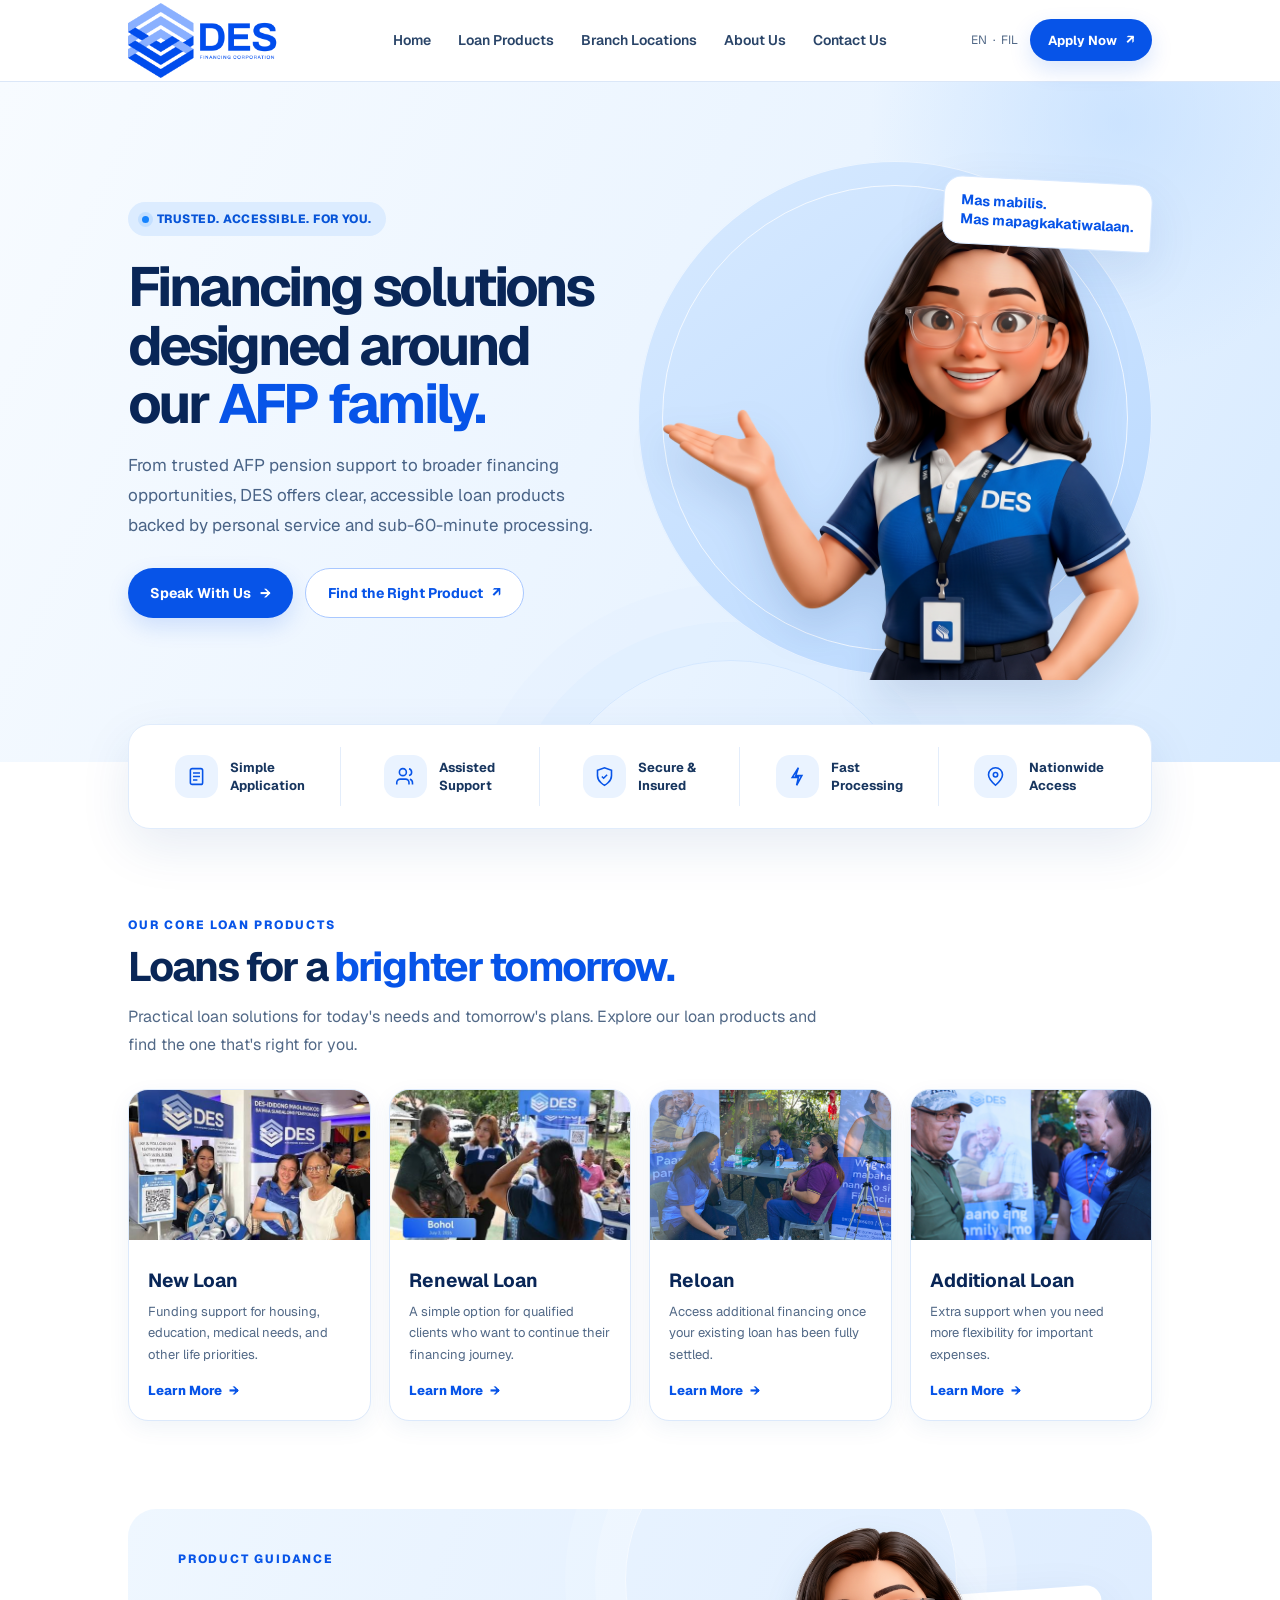
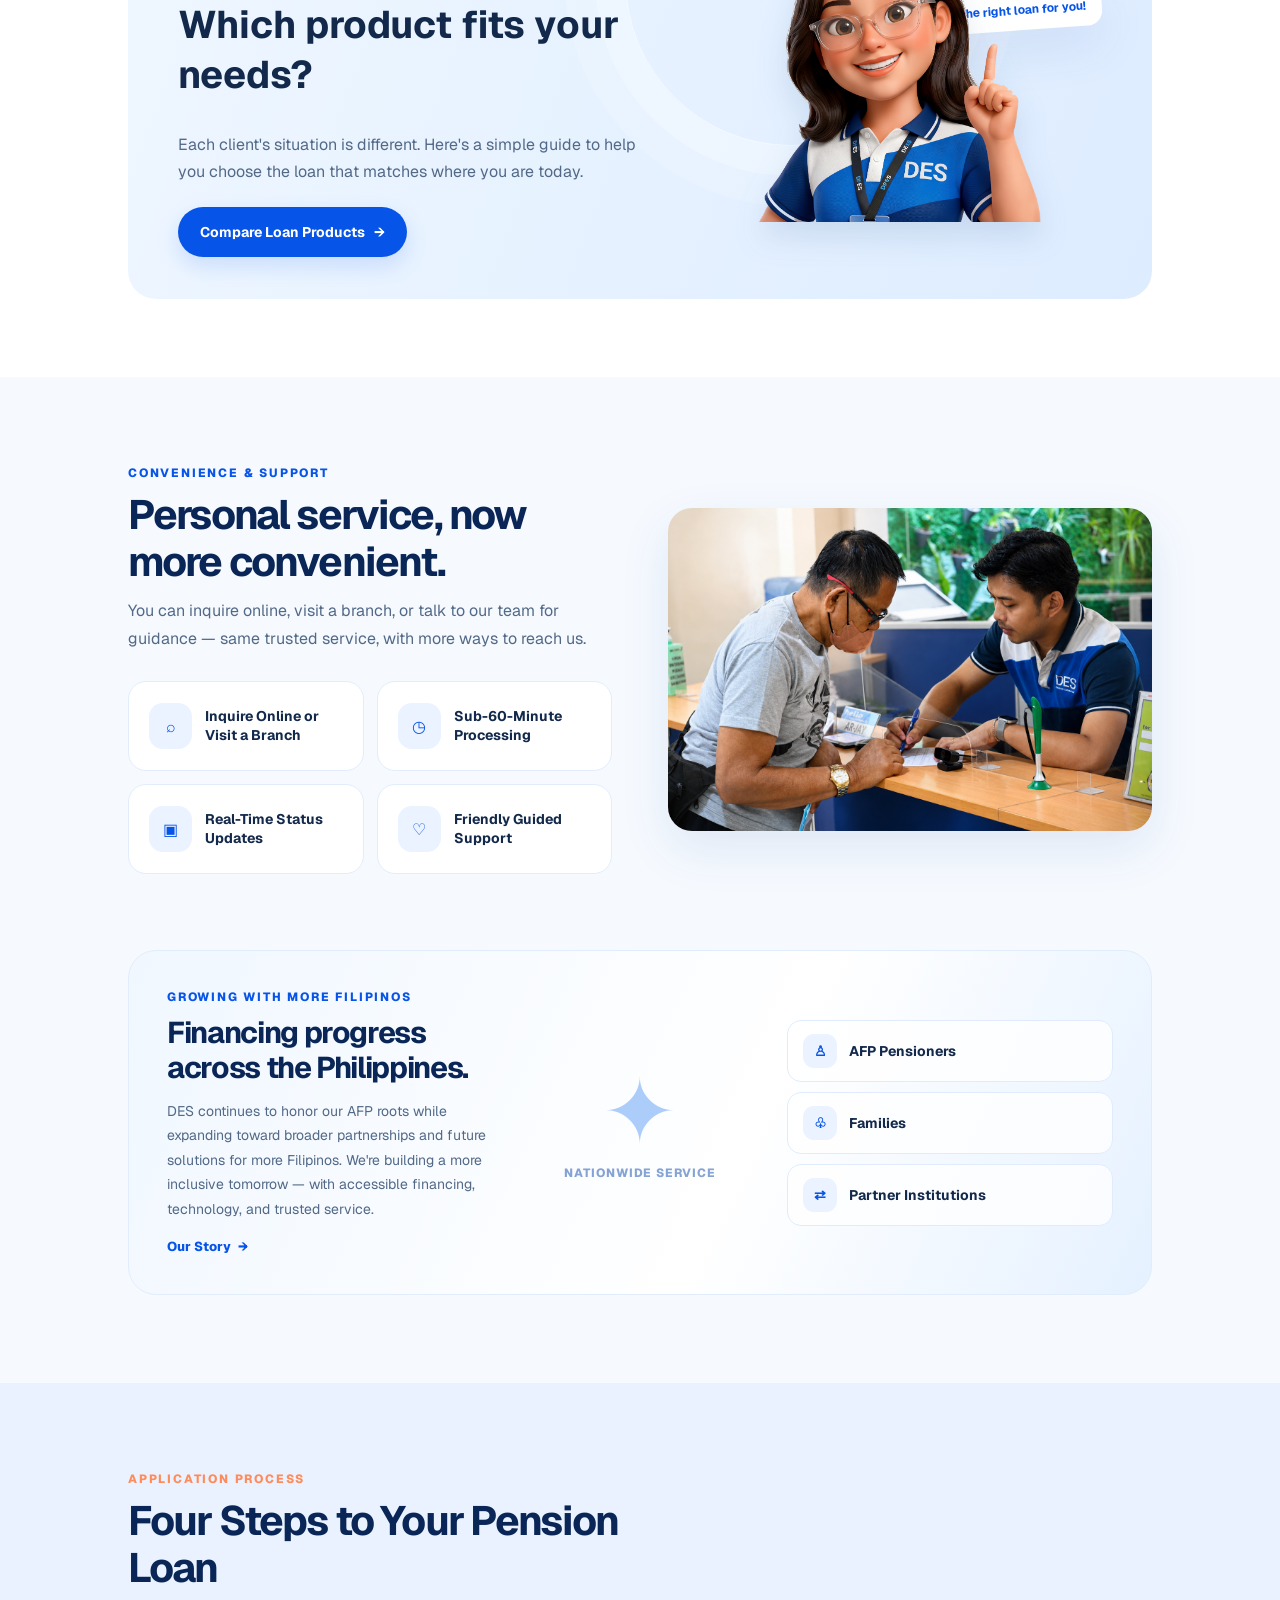
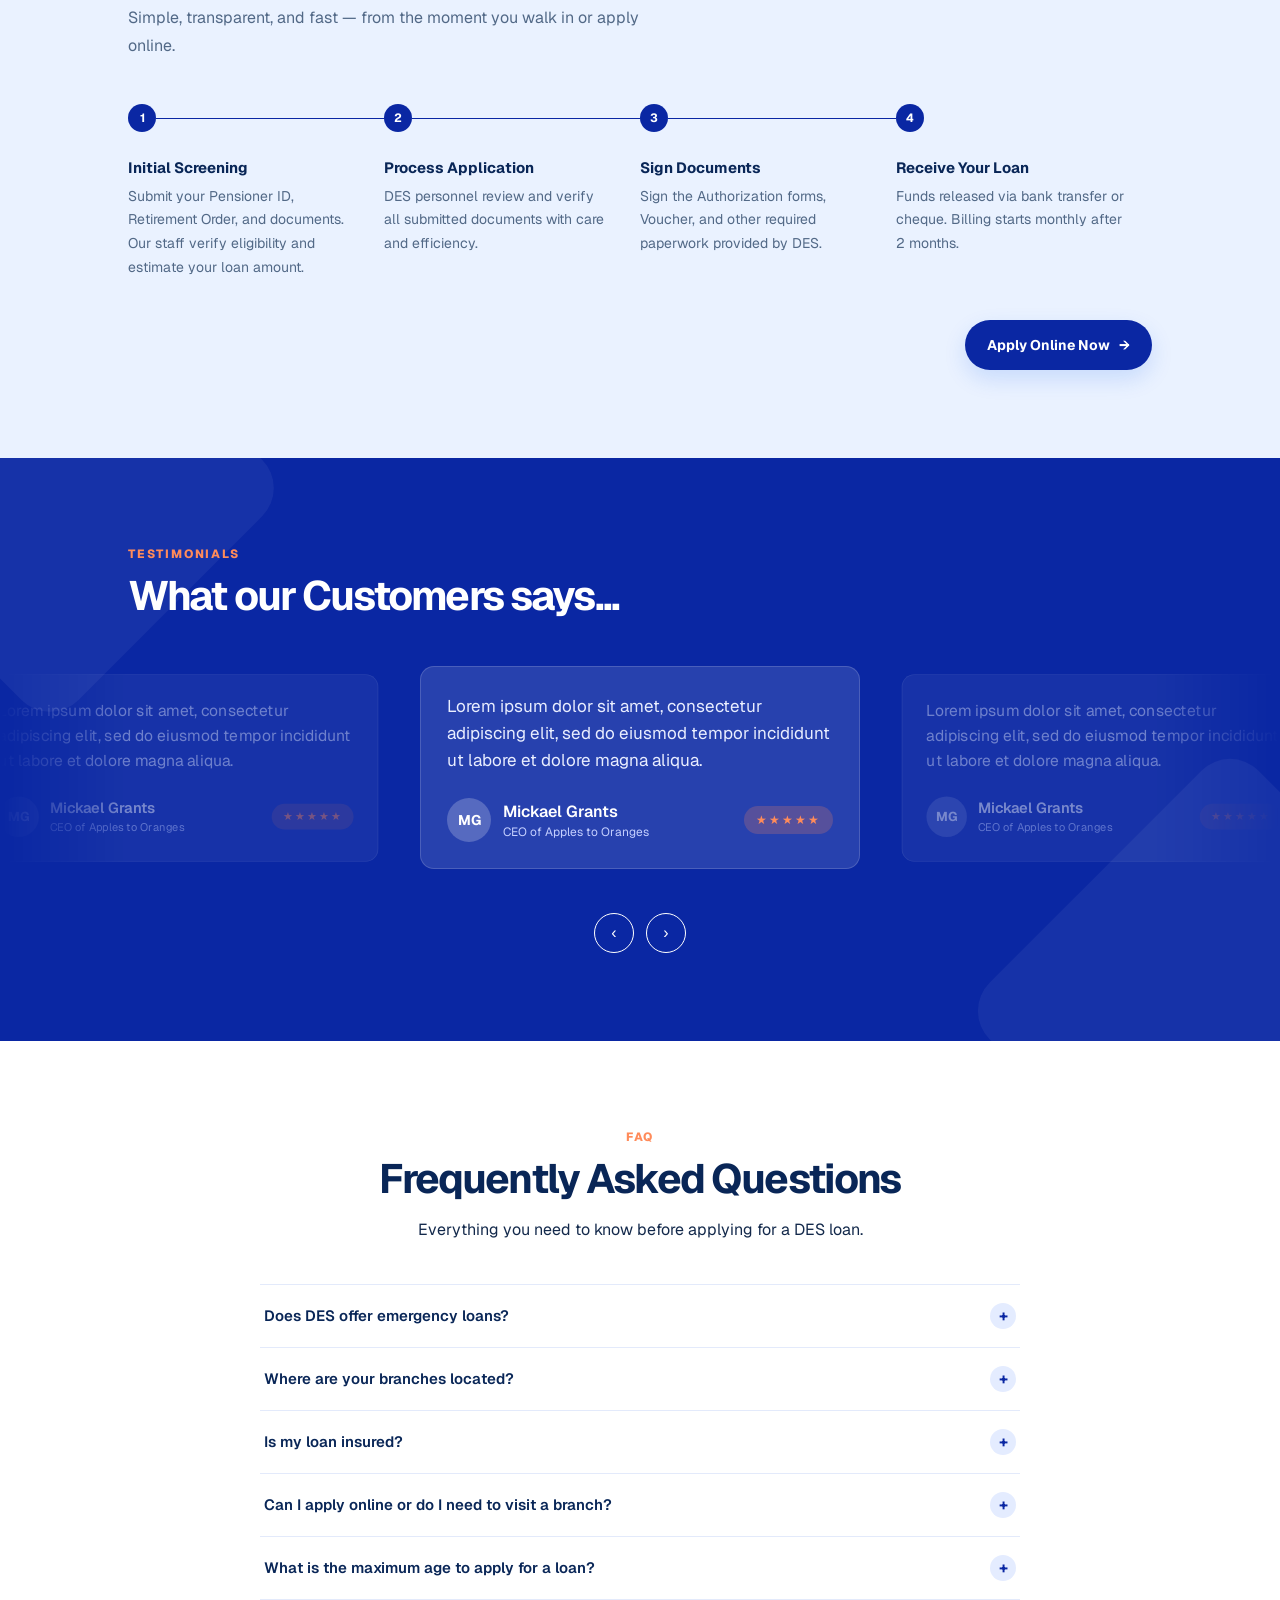
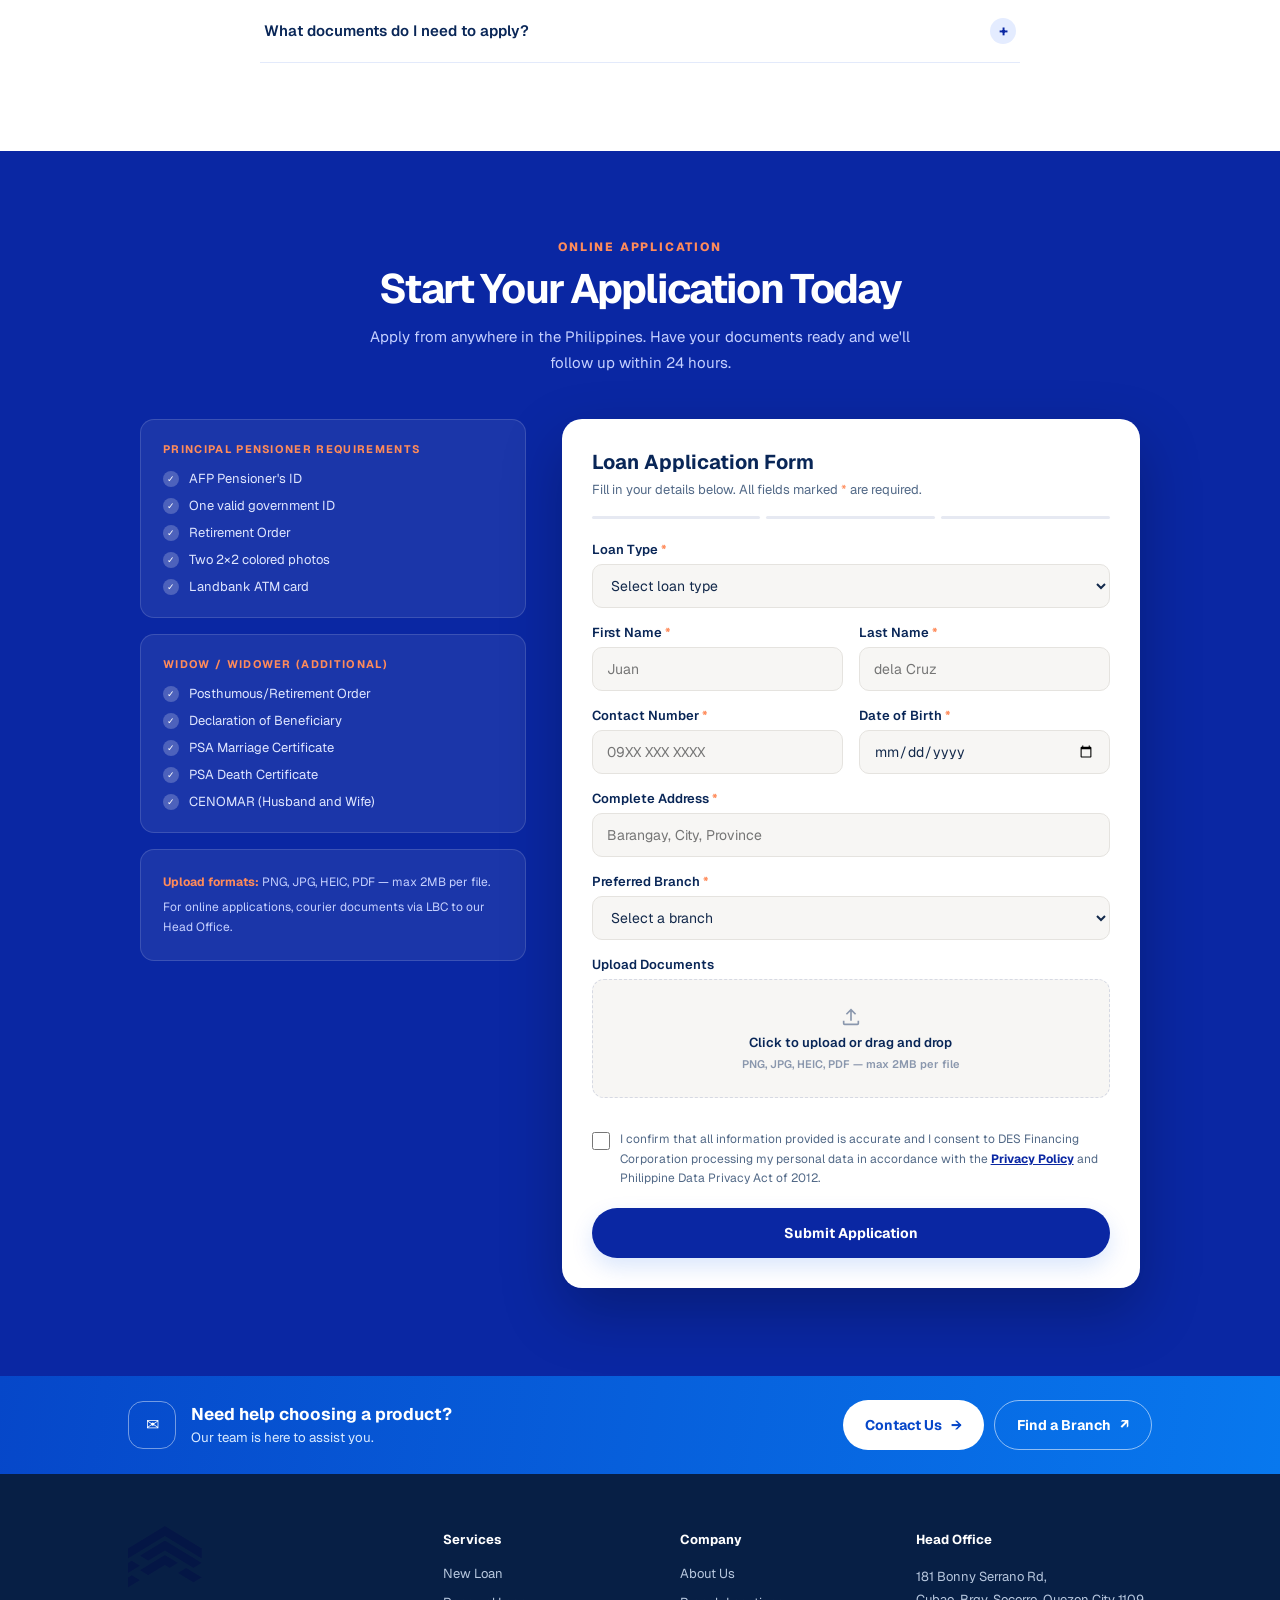
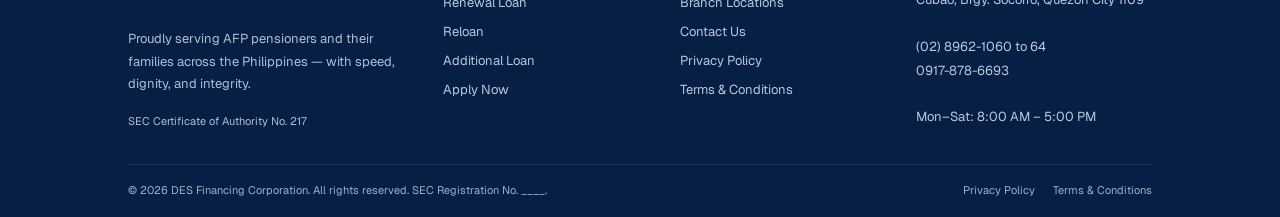
==== commit 3b980a1c: "replace logo footer" ====
--- a/index.html
+++ b/index.html
@@ -2562,7 +2562,7 @@
 
         <div class="footer-about">
           <a class="brand" href="#home">
-            <img src="assets/des-logo.png" alt="DES Financing Corporation logo">
+            <img src="assets/des-logo-invert.png" alt="DES Financing Corporation logo">
           </a>
           <p>Proudly serving AFP pensioners and their families across the Philippines — with speed, dignity, and integrity.</p>
           <div class="sec-note">SEC Certificate of Authority No. 217</div>
